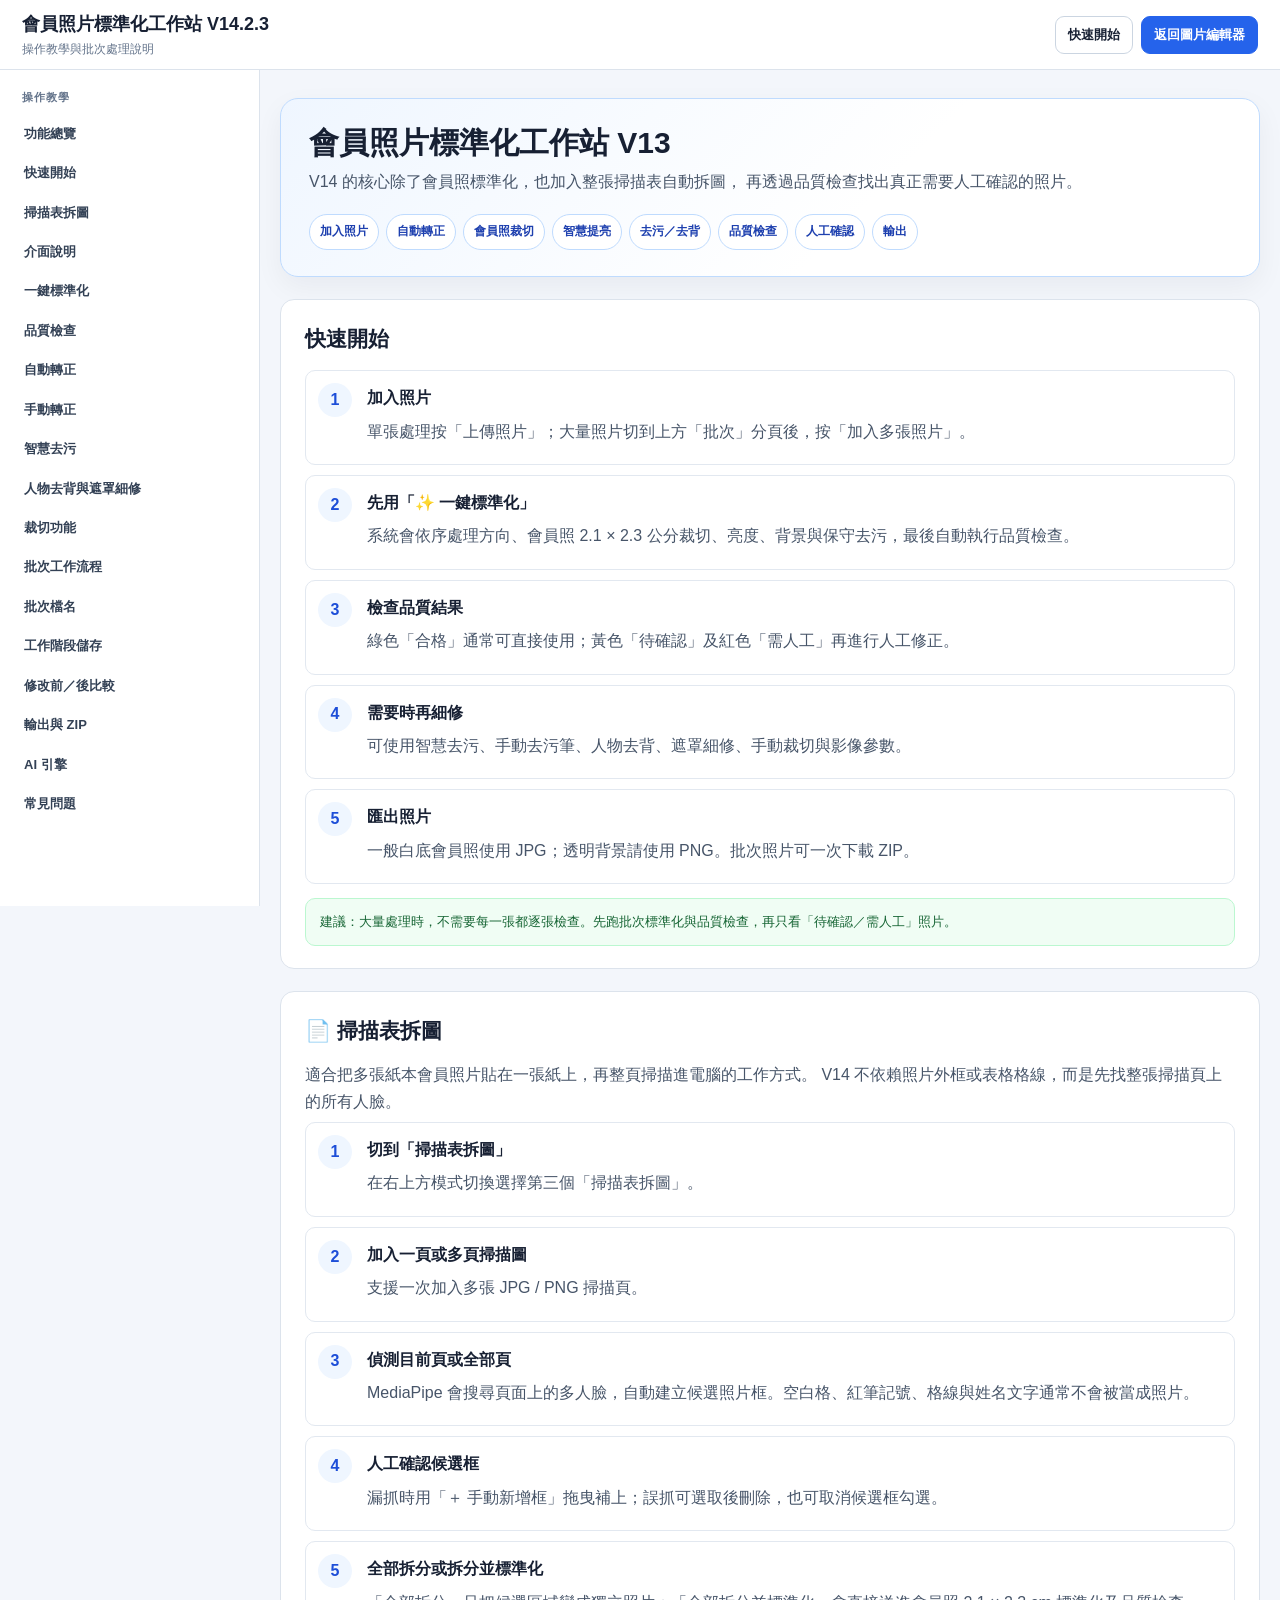
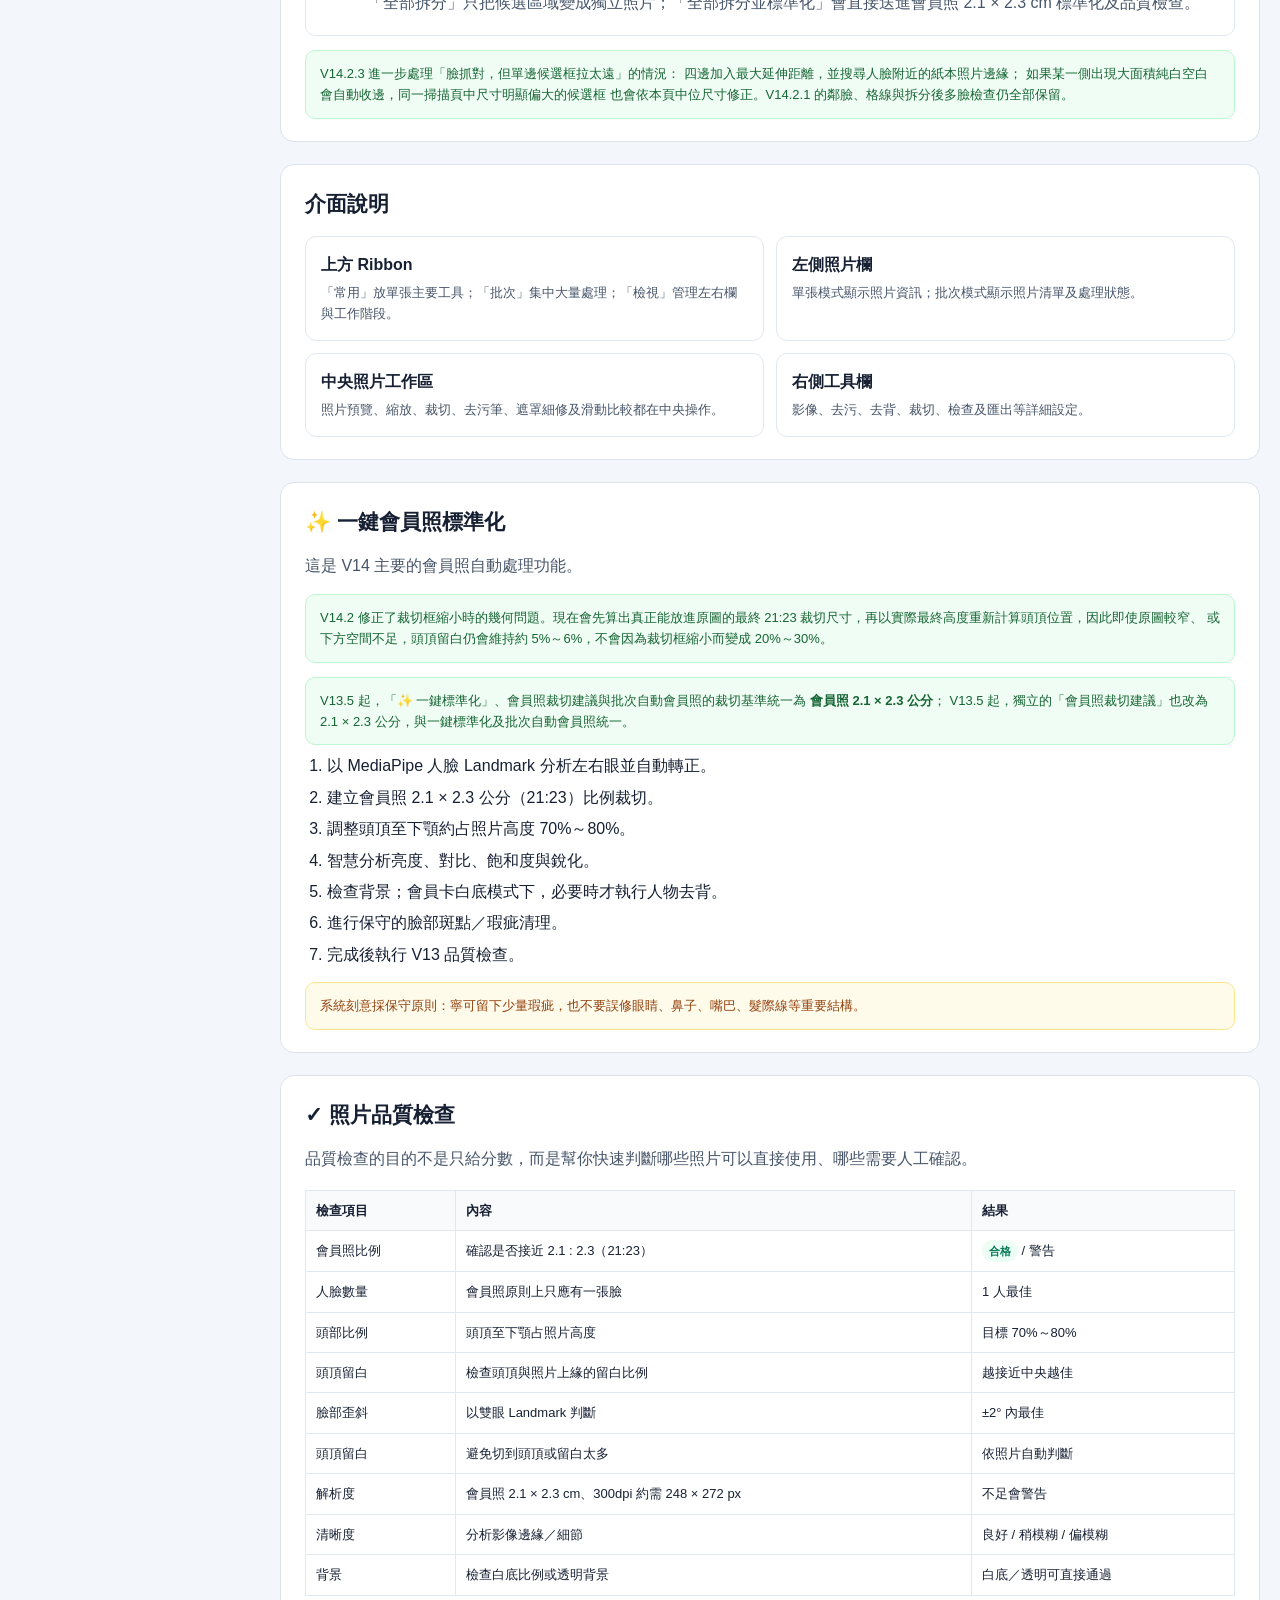
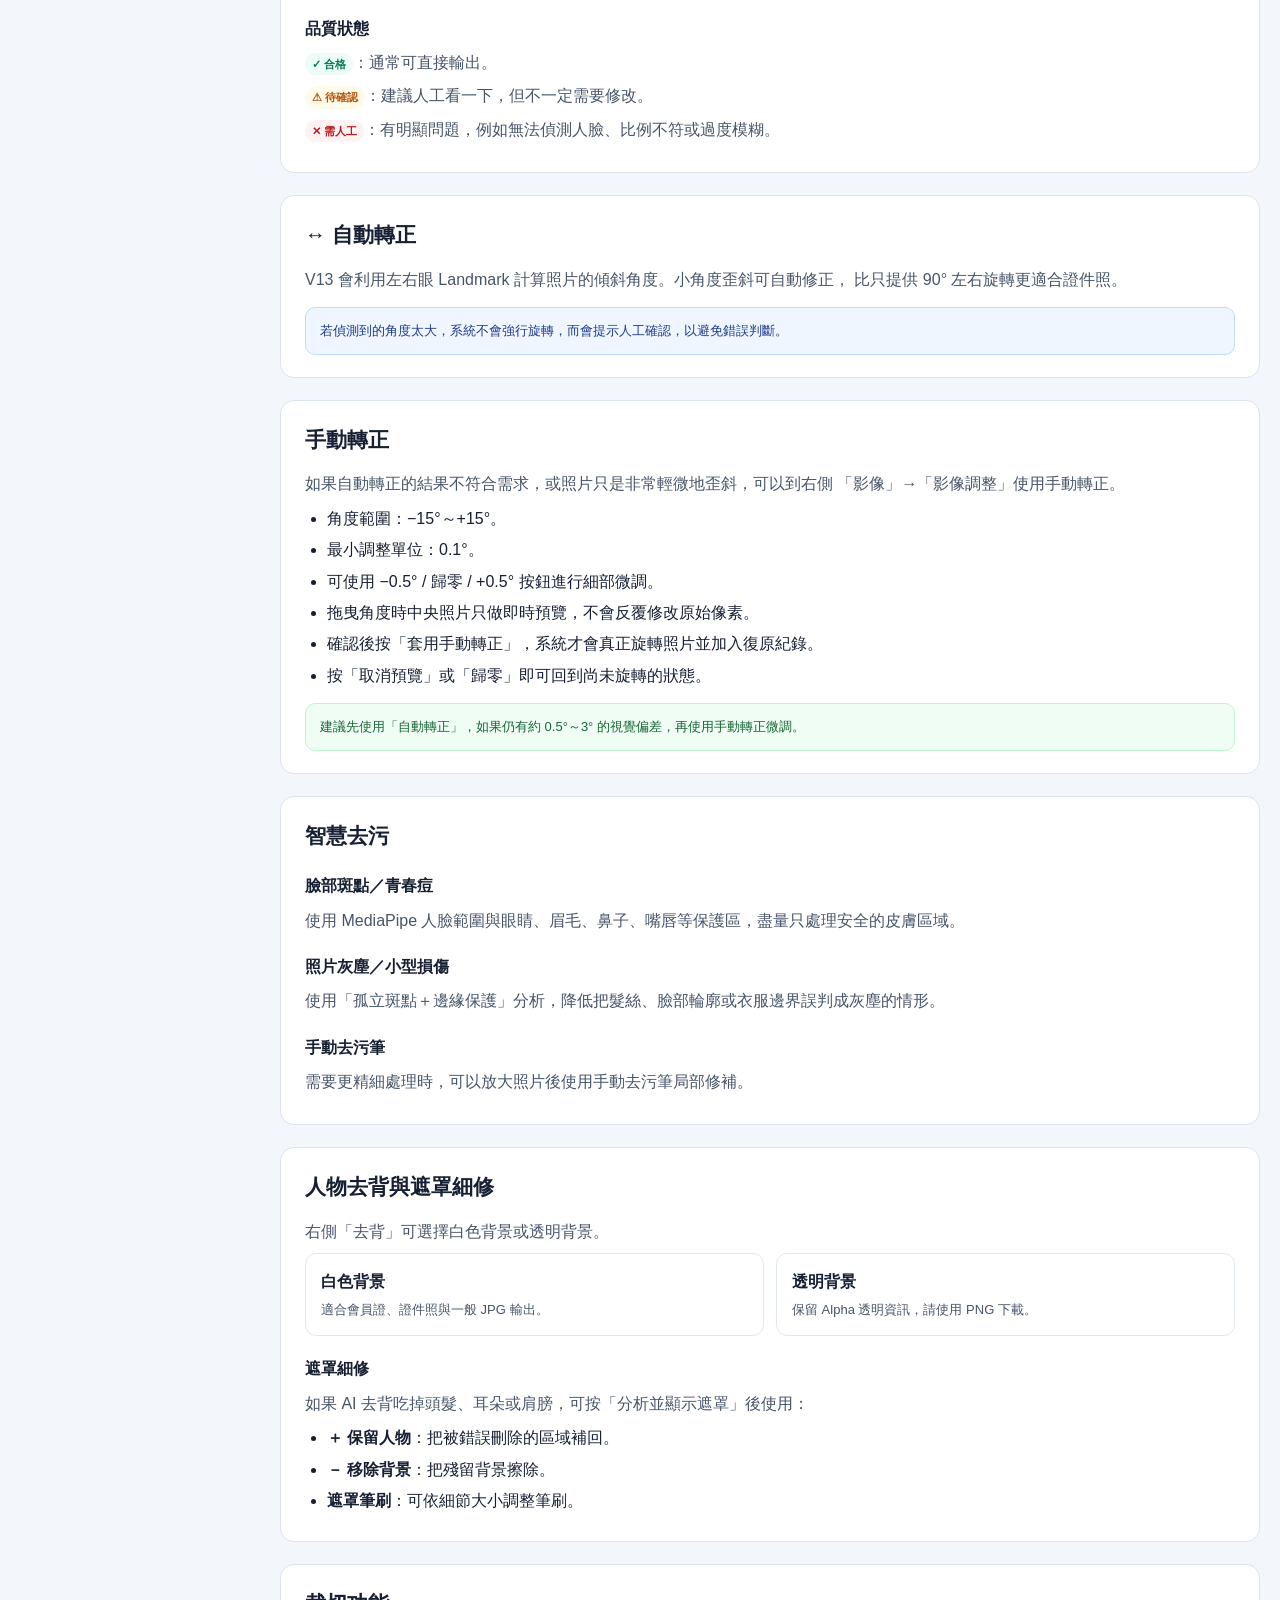
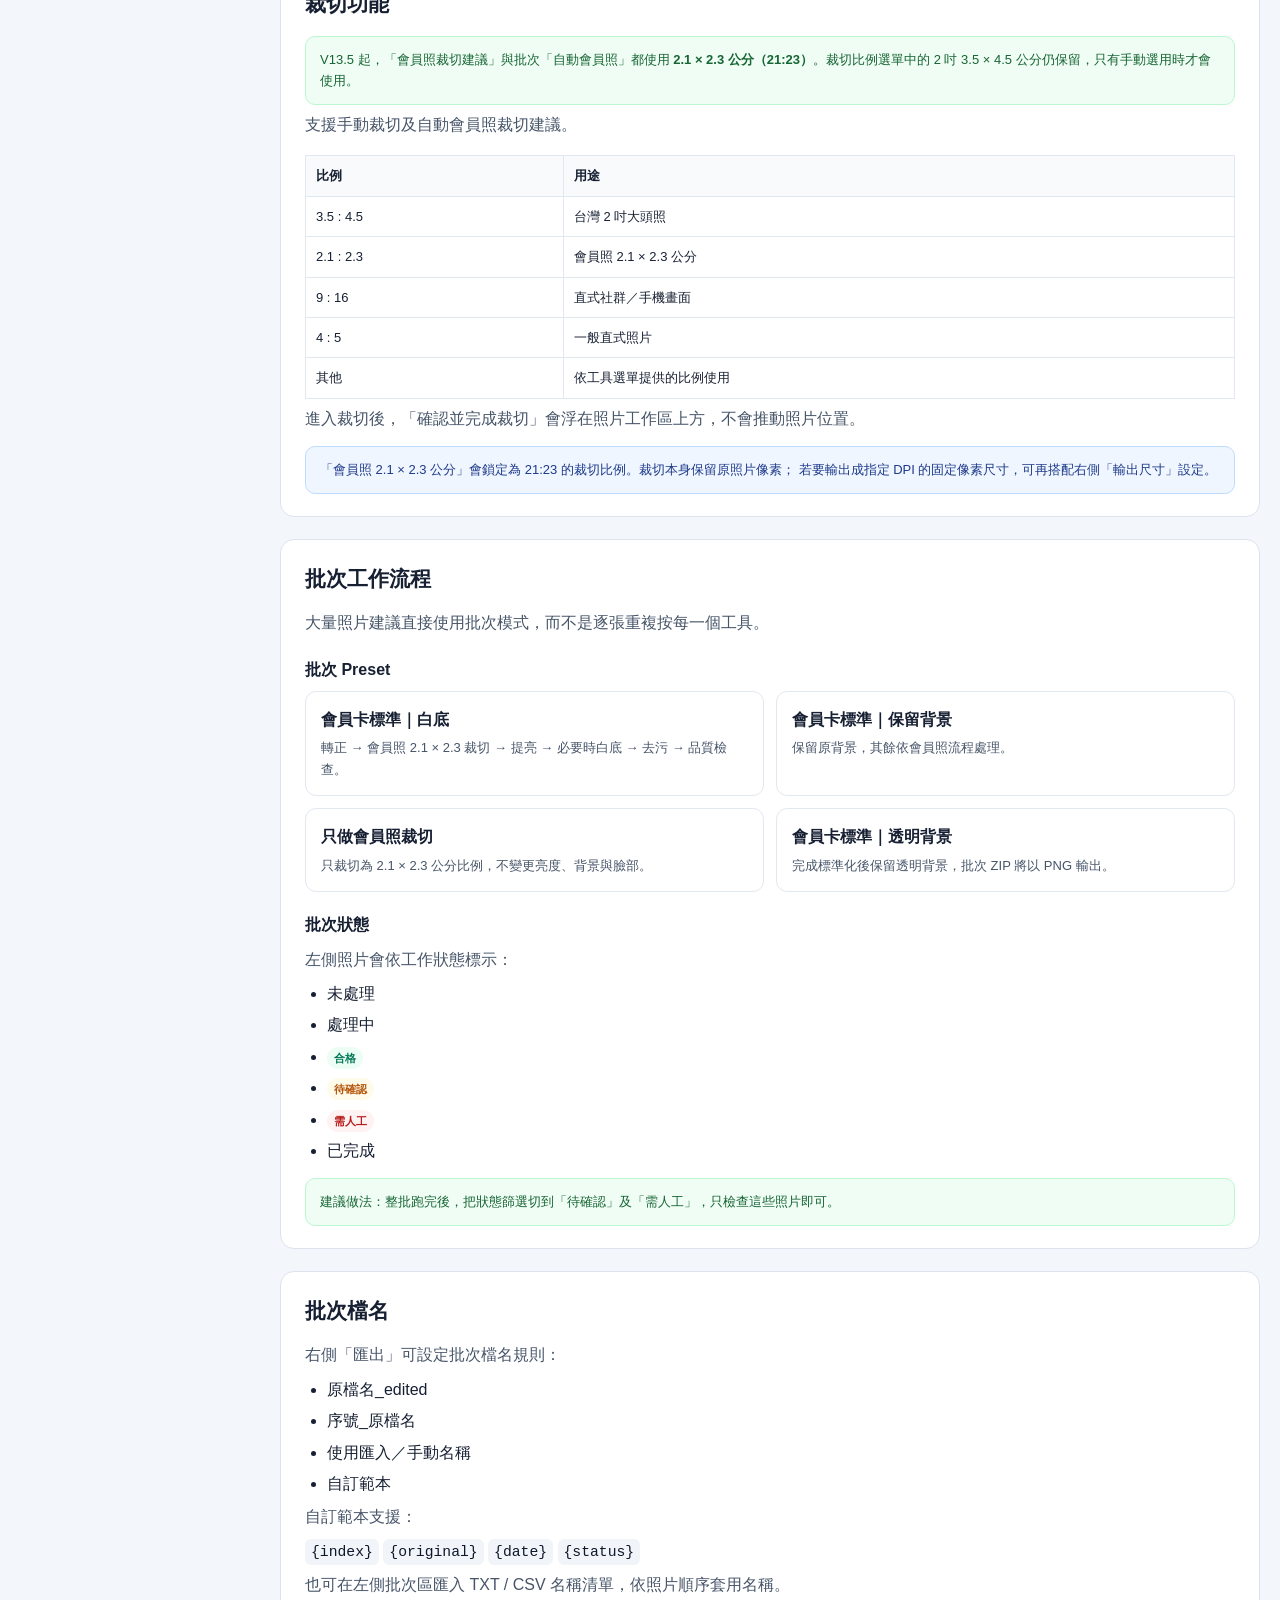
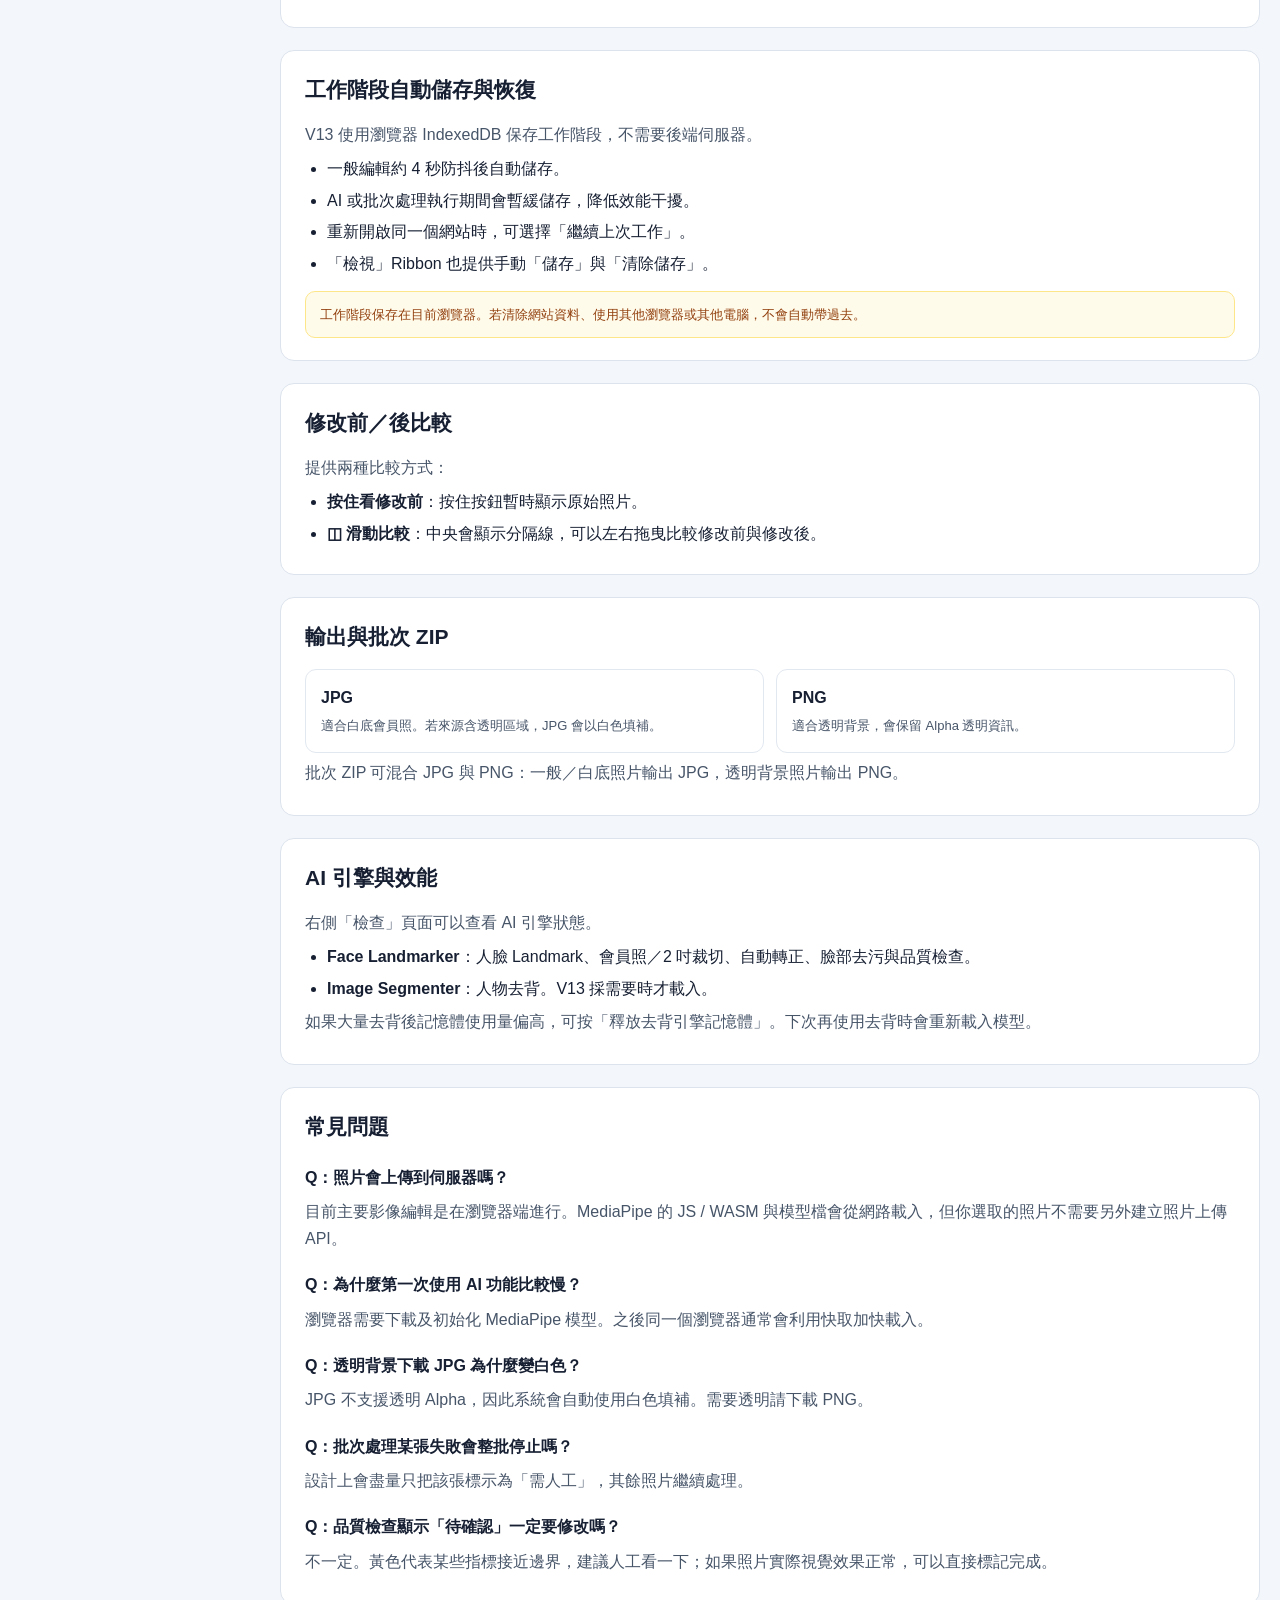
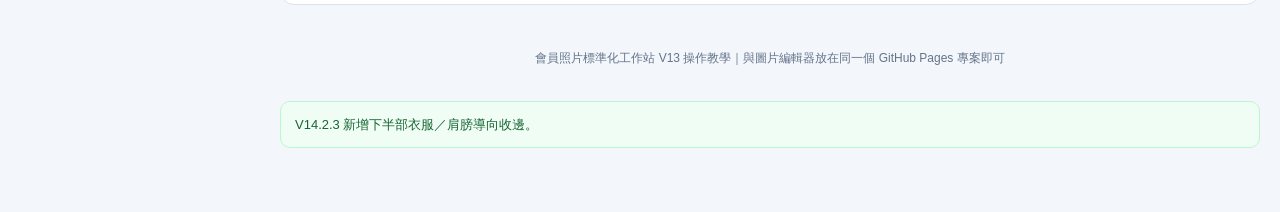
==== help.html @ 579ce641 "Add files via upload" ====
<!doctype html>
<html lang="zh-Hant">
<head>
<meta charset="utf-8" />
<meta name="viewport" content="width=device-width,initial-scale=1" />
<title>會員照片標準化工作站 V14.2.3｜操作教學</title>
<style>
:root{
  --bg:#f3f6fb;
  --panel:#ffffff;
  --line:#dce3ec;
  --text:#172033;
  --muted:#64748b;
  --blue:#2563eb;
  --blue2:#1d4ed8;
  --green:#059669;
  --amber:#d97706;
  --red:#dc2626;
  --navw:260px;
  --radius:14px;
}
*{box-sizing:border-box}
html{scroll-behavior:smooth}
body{
  margin:0;
  color:var(--text);
  background:var(--bg);
  font-family:"Segoe UI","Microsoft JhengHei","Noto Sans TC",Arial,sans-serif;
  line-height:1.65;
}
a{color:var(--blue);text-decoration:none}
a:hover{text-decoration:underline}
.topbar{
  position:sticky;
  top:0;
  z-index:30;
  display:flex;
  align-items:center;
  gap:16px;
  min-height:64px;
  padding:10px 22px;
  border-bottom:1px solid var(--line);
  background:rgba(255,255,255,.96);
  backdrop-filter:blur(8px);
}
.brand{min-width:0}
.brand strong{display:block;font-size:18px}
.brand span{display:block;color:var(--muted);font-size:12px}
.top-actions{
  margin-left:auto;
  display:flex;
  align-items:center;
  gap:8px;
}
.btn{
  display:inline-flex;
  align-items:center;
  justify-content:center;
  min-height:38px;
  padding:7px 12px;
  border:1px solid #cbd5e1;
  border-radius:9px;
  background:#fff;
  color:var(--text);
  font-weight:700;
  font-size:13px;
  text-decoration:none;
  white-space:nowrap;
}
.btn:hover{background:#f8fafc;text-decoration:none}
.btn.primary{background:var(--blue);border-color:var(--blue);color:#fff}
.layout{
  display:grid;
  grid-template-columns:var(--navw) minmax(0,1fr);
  min-height:calc(100vh - 64px);
}
.sidebar{
  position:sticky;
  top:64px;
  align-self:start;
  height:calc(100vh - 64px);
  overflow:auto;
  padding:18px 14px 28px;
  border-right:1px solid var(--line);
  background:#fff;
}
.nav-title{
  margin:0 8px 8px;
  color:var(--muted);
  font-size:11px;
  font-weight:800;
  letter-spacing:.08em;
}
.sidebar a{
  display:block;
  margin:2px 0;
  padding:8px 10px;
  border-radius:8px;
  color:#334155;
  font-size:13px;
  font-weight:650;
}
.sidebar a:hover{
  background:#eff6ff;
  color:var(--blue2);
  text-decoration:none;
}
main{
  width:min(1120px,calc(100% - 40px));
  margin:0 auto;
  padding:28px 0 64px;
}
.hero{
  padding:26px 28px;
  border:1px solid #bfdbfe;
  border-radius:18px;
  background:linear-gradient(135deg,#eff6ff,#ffffff 60%);
  box-shadow:0 10px 28px rgba(15,23,42,.05);
}
.hero h1{margin:0 0 8px;font-size:30px;line-height:1.2}
.hero p{margin:0;color:#475569}
.hero-flow{
  display:flex;
  flex-wrap:wrap;
  gap:7px;
  margin-top:18px;
}
.flow{
  padding:7px 10px;
  border:1px solid #bfdbfe;
  border-radius:999px;
  background:#fff;
  color:#1e40af;
  font-size:12px;
  font-weight:750;
}
.section{
  scroll-margin-top:82px;
  margin-top:22px;
  padding:22px 24px;
  border:1px solid var(--line);
  border-radius:var(--radius);
  background:var(--panel);
}
.section h2{margin:0 0 14px;font-size:21px}
.section h3{margin:20px 0 8px;font-size:16px}
.section p{margin:7px 0;color:#475569}
.section ul,.section ol{margin:8px 0 0;padding-left:22px}
.section li{margin:5px 0}
.grid{
  display:grid;
  grid-template-columns:repeat(2,minmax(0,1fr));
  gap:12px;
}
.card{
  padding:15px;
  border:1px solid #e2e8f0;
  border-radius:11px;
  background:#fff;
}
.card strong{display:block;margin-bottom:4px}
.card p{margin:0;font-size:13px}
.callout{
  margin-top:14px;
  padding:12px 14px;
  border-radius:10px;
  border:1px solid #bfdbfe;
  background:#eff6ff;
  color:#1e3a8a;
  font-size:13px;
}
.callout.green{border-color:#bbf7d0;background:#f0fdf4;color:#166534}
.callout.amber{border-color:#fde68a;background:#fffbeb;color:#92400e}
.table-wrap{overflow:auto}
table{
  width:100%;
  border-collapse:collapse;
  margin-top:10px;
  font-size:13px;
}
th,td{
  padding:9px 10px;
  border:1px solid #e2e8f0;
  text-align:left;
  vertical-align:top;
}
th{background:#f8fafc}
.badge{
  display:inline-block;
  padding:2px 7px;
  border-radius:999px;
  font-size:11px;
  font-weight:800;
}
.badge.pass{background:#ecfdf5;color:#047857}
.badge.warn{background:#fffbeb;color:#b45309}
.badge.fail{background:#fef2f2;color:#b91c1c}
.code{
  display:inline-block;
  padding:1px 6px;
  border-radius:6px;
  background:#f1f5f9;
  color:#0f172a;
  font-family:Consolas,monospace;
  font-size:.92em;
}
.steps{
  counter-reset:step;
  display:grid;
  gap:10px;
}
.step{
  display:grid;
  grid-template-columns:38px minmax(0,1fr);
  gap:11px;
  align-items:start;
  padding:12px;
  border:1px solid #e2e8f0;
  border-radius:10px;
}
.step:before{
  counter-increment:step;
  content:counter(step);
  width:34px;height:34px;
  display:grid;place-items:center;
  border-radius:999px;
  background:#eff6ff;
  color:#1d4ed8;
  font-weight:900;
}
.step strong{display:block;margin-top:2px}
.small{color:var(--muted);font-size:12px}
.footer{
  margin-top:26px;
  padding:18px 0;
  color:var(--muted);
  text-align:center;
  font-size:12px;
}
@media(max-width:900px){
  .layout{grid-template-columns:1fr}
  .sidebar{display:none}
  main{width:min(100% - 24px,1120px);padding-top:16px}
  .grid{grid-template-columns:1fr}
  .hero h1{font-size:24px}
}
@media(max-width:620px){
  .topbar{padding:9px 12px}
  .brand span{display:none}
  .top-actions .secondary{display:none}
  .section,.hero{padding:17px}
}
</style>
</head>
<body>

<header class="topbar">
  <div class="brand">
    <strong>會員照片標準化工作站 V14.2.3</strong>
    <span>操作教學與批次處理說明</span>
  </div>
  <div class="top-actions">
    <a class="btn secondary" href="#quick-start">快速開始</a>
    <a class="btn primary" href="./index.html">返回圖片編輯器</a>
  </div>
</header>

<div class="layout">
  <nav class="sidebar">
    <div class="nav-title">操作教學</div>
    <a href="#overview">功能總覽</a>
    <a href="#quick-start">快速開始</a>
    <a href="#scan-split">掃描表拆圖</a>
    <a href="#interface">介面說明</a>
    <a href="#standardize">一鍵標準化</a>
    <a href="#quality">品質檢查</a>
    <a href="#straighten">自動轉正</a>
    <a href="#manual-straighten">手動轉正</a>
    <a href="#cleanup">智慧去污</a>
    <a href="#background">人物去背與遮罩細修</a>
    <a href="#crop">裁切功能</a>
    <a href="#batch">批次工作流程</a>
    <a href="#filename">批次檔名</a>
    <a href="#session">工作階段儲存</a>
    <a href="#compare">修改前／後比較</a>
    <a href="#export">輸出與 ZIP</a>
    <a href="#ai">AI 引擎</a>
    <a href="#faq">常見問題</a>
  </nav>

  <main>
    <section class="hero" id="overview">
      <h1>會員照片標準化工作站 V13</h1>
      <p>
        V14 的核心除了會員照標準化，也加入整張掃描表自動拆圖，
        再透過品質檢查找出真正需要人工確認的照片。
      </p>
      <div class="hero-flow">
        <span class="flow">加入照片</span>
        <span class="flow">自動轉正</span>
        <span class="flow">會員照裁切</span>
        <span class="flow">智慧提亮</span>
        <span class="flow">去污／去背</span>
        <span class="flow">品質檢查</span>
        <span class="flow">人工確認</span>
        <span class="flow">輸出</span>
      </div>
    </section>

    <section class="section" id="quick-start">
      <h2>快速開始</h2>
      <div class="steps">
        <div class="step">
          <div><strong>加入照片</strong><p>單張處理按「上傳照片」；大量照片切到上方「批次」分頁後，按「加入多張照片」。</p></div>
        </div>
        <div class="step">
          <div><strong>先用「✨ 一鍵標準化」</strong><p>系統會依序處理方向、會員照 2.1 × 2.3 公分裁切、亮度、背景與保守去污，最後自動執行品質檢查。</p></div>
        </div>
        <div class="step">
          <div><strong>檢查品質結果</strong><p>綠色「合格」通常可直接使用；黃色「待確認」及紅色「需人工」再進行人工修正。</p></div>
        </div>
        <div class="step">
          <div><strong>需要時再細修</strong><p>可使用智慧去污、手動去污筆、人物去背、遮罩細修、手動裁切與影像參數。</p></div>
        </div>
        <div class="step">
          <div><strong>匯出照片</strong><p>一般白底會員照使用 JPG；透明背景請使用 PNG。批次照片可一次下載 ZIP。</p></div>
        </div>
      </div>
      <div class="callout green">
        建議：大量處理時，不需要每一張都逐張檢查。先跑批次標準化與品質檢查，再只看「待確認／需人工」照片。
      </div>
    </section>


    <section class="section" id="scan-split">
      <h2>📄 掃描表拆圖</h2>
      <p>
        適合把多張紙本會員照片貼在一張紙上，再整頁掃描進電腦的工作方式。
        V14 不依賴照片外框或表格格線，而是先找整張掃描頁上的所有人臉。
      </p>

      <div class="steps">
        <div class="step">
          <div><strong>切到「掃描表拆圖」</strong><p>在右上方模式切換選擇第三個「掃描表拆圖」。</p></div>
        </div>
        <div class="step">
          <div><strong>加入一頁或多頁掃描圖</strong><p>支援一次加入多張 JPG / PNG 掃描頁。</p></div>
        </div>
        <div class="step">
          <div><strong>偵測目前頁或全部頁</strong><p>MediaPipe 會搜尋頁面上的多人臉，自動建立候選照片框。空白格、紅筆記號、格線與姓名文字通常不會被當成照片。</p></div>
        </div>
        <div class="step">
          <div><strong>人工確認候選框</strong><p>漏抓時用「＋ 手動新增框」拖曳補上；誤抓可選取後刪除，也可取消候選框勾選。</p></div>
        </div>
        <div class="step">
          <div><strong>全部拆分或拆分並標準化</strong><p>「全部拆分」只把候選區域變成獨立照片；「全部拆分並標準化」會直接送進會員照 2.1 × 2.3 cm 標準化及品質檢查。</p></div>
        </div>
      </div>

      <div class="callout green">
        V14.2.3 進一步處理「臉抓對，但單邊候選框拉太遠」的情況：
        四邊加入最大延伸距離，並搜尋人臉附近的紙本照片邊緣；
        如果某一側出現大面積純白空白會自動收邊，同一掃描頁中尺寸明顯偏大的候選框
        也會依本頁中位尺寸修正。V14.2.1 的鄰臉、格線與拆分後多臉檢查仍全部保留。
      </div>
    </section>

    <section class="section" id="interface">
      <h2>介面說明</h2>
      <div class="grid">
        <div class="card">
          <strong>上方 Ribbon</strong>
          <p>「常用」放單張主要工具；「批次」集中大量處理；「檢視」管理左右欄與工作階段。</p>
        </div>
        <div class="card">
          <strong>左側照片欄</strong>
          <p>單張模式顯示照片資訊；批次模式顯示照片清單及處理狀態。</p>
        </div>
        <div class="card">
          <strong>中央照片工作區</strong>
          <p>照片預覽、縮放、裁切、去污筆、遮罩細修及滑動比較都在中央操作。</p>
        </div>
        <div class="card">
          <strong>右側工具欄</strong>
          <p>影像、去污、去背、裁切、檢查及匯出等詳細設定。</p>
        </div>
      </div>
    </section>

    <section class="section" id="standardize">
      <h2>✨ 一鍵會員照標準化</h2>
      <p>這是 V14 主要的會員照自動處理功能。</p>
      <div class="callout green">
        V14.2 修正了裁切框縮小時的幾何問題。現在會先算出真正能放進原圖的最終
        21:23 裁切尺寸，再以實際最終高度重新計算頭頂位置，因此即使原圖較窄、
        或下方空間不足，頭頂留白仍會維持約 5%～6%，不會因為裁切框縮小而變成 20%～30%。
      </div>

      <div class="callout green">
        V13.5 起，「✨ 一鍵標準化」、會員照裁切建議與批次自動會員照的裁切基準統一為 <strong>會員照 2.1 × 2.3 公分</strong>；
        V13.5 起，獨立的「會員照裁切建議」也改為 2.1 × 2.3 公分，與一鍵標準化及批次自動會員照統一。
      </div>
      <ol>
        <li>以 MediaPipe 人臉 Landmark 分析左右眼並自動轉正。</li>
        <li>建立會員照 2.1 × 2.3 公分（21:23）比例裁切。</li>
        <li>調整頭頂至下顎約占照片高度 70%～80%。</li>
        <li>智慧分析亮度、對比、飽和度與銳化。</li>
        <li>檢查背景；會員卡白底模式下，必要時才執行人物去背。</li>
        <li>進行保守的臉部斑點／瑕疵清理。</li>
        <li>完成後執行 V13 品質檢查。</li>
      </ol>
      <div class="callout amber">
        系統刻意採保守原則：寧可留下少量瑕疵，也不要誤修眼睛、鼻子、嘴巴、髮際線等重要結構。
      </div>
    </section>

    <section class="section" id="quality">
      <h2>✓ 照片品質檢查</h2>
      <p>品質檢查的目的不是只給分數，而是幫你快速判斷哪些照片可以直接使用、哪些需要人工確認。</p>
      <div class="table-wrap">
        <table>
          <thead><tr><th>檢查項目</th><th>內容</th><th>結果</th></tr></thead>
          <tbody>
            <tr><td>會員照比例</td><td>確認是否接近 2.1 : 2.3（21:23）</td><td><span class="badge pass">合格</span> / 警告</td></tr>
            <tr><td>人臉數量</td><td>會員照原則上只應有一張臉</td><td>1 人最佳</td></tr>
            <tr><td>頭部比例</td><td>頭頂至下顎占照片高度</td><td>目標 70%～80%</td></tr>
            <tr><td>頭頂留白</td><td>檢查頭頂與照片上緣的留白比例</td><td>越接近中央越佳</td></tr>
            <tr><td>臉部歪斜</td><td>以雙眼 Landmark 判斷</td><td>±2° 內最佳</td></tr>
            <tr><td>頭頂留白</td><td>避免切到頭頂或留白太多</td><td>依照片自動判斷</td></tr>
            <tr><td>解析度</td><td>會員照 2.1 × 2.3 cm、300dpi 約需 248 × 272 px</td><td>不足會警告</td></tr>
            <tr><td>清晰度</td><td>分析影像邊緣／細節</td><td>良好 / 稍模糊 / 偏模糊</td></tr>
            <tr><td>背景</td><td>檢查白底比例或透明背景</td><td>白底／透明可直接通過</td></tr>
          </tbody>
        </table>
      </div>
      <h3>品質狀態</h3>
      <p><span class="badge pass">✓ 合格</span>：通常可直接輸出。</p>
      <p><span class="badge warn">⚠ 待確認</span>：建議人工看一下，但不一定需要修改。</p>
      <p><span class="badge fail">✕ 需人工</span>：有明顯問題，例如無法偵測人臉、比例不符或過度模糊。</p>
    </section>

    <section class="section" id="straighten">
      <h2>↔ 自動轉正</h2>
      <p>
        V13 會利用左右眼 Landmark 計算照片的傾斜角度。小角度歪斜可自動修正，
        比只提供 90° 左右旋轉更適合證件照。
      </p>
      <div class="callout">
        若偵測到的角度太大，系統不會強行旋轉，而會提示人工確認，以避免錯誤判斷。
      </div>
    </section>


    <section class="section" id="manual-straighten">
      <h2>手動轉正</h2>
      <p>
        如果自動轉正的結果不符合需求，或照片只是非常輕微地歪斜，可以到右側
        「影像」→「影像調整」使用手動轉正。
      </p>
      <ul>
        <li>角度範圍：−15°～+15°。</li>
        <li>最小調整單位：0.1°。</li>
        <li>可使用 −0.5° / 歸零 / +0.5° 按鈕進行細部微調。</li>
        <li>拖曳角度時中央照片只做即時預覽，不會反覆修改原始像素。</li>
        <li>確認後按「套用手動轉正」，系統才會真正旋轉照片並加入復原紀錄。</li>
        <li>按「取消預覽」或「歸零」即可回到尚未旋轉的狀態。</li>
      </ul>
      <div class="callout green">
        建議先使用「自動轉正」，如果仍有約 0.5°～3° 的視覺偏差，再使用手動轉正微調。
      </div>
    </section>

    <section class="section" id="cleanup">
      <h2>智慧去污</h2>
      <h3>臉部斑點／青春痘</h3>
      <p>使用 MediaPipe 人臉範圍與眼睛、眉毛、鼻子、嘴唇等保護區，盡量只處理安全的皮膚區域。</p>
      <h3>照片灰塵／小型損傷</h3>
      <p>使用「孤立斑點＋邊緣保護」分析，降低把髮絲、臉部輪廓或衣服邊界誤判成灰塵的情形。</p>
      <h3>手動去污筆</h3>
      <p>需要更精細處理時，可以放大照片後使用手動去污筆局部修補。</p>
    </section>

    <section class="section" id="background">
      <h2>人物去背與遮罩細修</h2>
      <p>右側「去背」可選擇白色背景或透明背景。</p>
      <div class="grid">
        <div class="card">
          <strong>白色背景</strong>
          <p>適合會員證、證件照與一般 JPG 輸出。</p>
        </div>
        <div class="card">
          <strong>透明背景</strong>
          <p>保留 Alpha 透明資訊，請使用 PNG 下載。</p>
        </div>
      </div>
      <h3>遮罩細修</h3>
      <p>如果 AI 去背吃掉頭髮、耳朵或肩膀，可按「分析並顯示遮罩」後使用：</p>
      <ul>
        <li><strong>＋ 保留人物</strong>：把被錯誤刪除的區域補回。</li>
        <li><strong>－ 移除背景</strong>：把殘留背景擦除。</li>
        <li><strong>遮罩筆刷</strong>：可依細節大小調整筆刷。</li>
      </ul>
    </section>

    <section class="section" id="crop">
      <h2>裁切功能</h2>
      <div class="callout green">
        V13.5 起，「會員照裁切建議」與批次「自動會員照」都使用
        <strong>2.1 × 2.3 公分（21:23）</strong>。裁切比例選單中的
        2 吋 3.5 × 4.5 公分仍保留，只有手動選用時才會使用。
      </div>
      <p>支援手動裁切及自動會員照裁切建議。</p>
      <div class="table-wrap">
        <table>
          <thead><tr><th>比例</th><th>用途</th></tr></thead>
          <tbody>
            <tr><td>3.5 : 4.5</td><td>台灣 2 吋大頭照</td></tr>
            <tr><td>2.1 : 2.3</td><td>會員照 2.1 × 2.3 公分</td></tr>
            <tr><td>9 : 16</td><td>直式社群／手機畫面</td></tr>
            <tr><td>4 : 5</td><td>一般直式照片</td></tr>
            <tr><td>其他</td><td>依工具選單提供的比例使用</td></tr>
          </tbody>
        </table>
      </div>
      <p>進入裁切後，「確認並完成裁切」會浮在照片工作區上方，不會推動照片位置。</p>
      <div class="callout">
        「會員照 2.1 × 2.3 公分」會鎖定為 21:23 的裁切比例。裁切本身保留原照片像素；
        若要輸出成指定 DPI 的固定像素尺寸，可再搭配右側「輸出尺寸」設定。
      </div>
    </section>

    <section class="section" id="batch">
      <h2>批次工作流程</h2>
      <p>大量照片建議直接使用批次模式，而不是逐張重複按每一個工具。</p>
      <h3>批次 Preset</h3>
      <div class="grid">
        <div class="card"><strong>會員卡標準｜白底</strong><p>轉正 → 會員照 2.1 × 2.3 裁切 → 提亮 → 必要時白底 → 去污 → 品質檢查。</p></div>
        <div class="card"><strong>會員卡標準｜保留背景</strong><p>保留原背景，其餘依會員照流程處理。</p></div>
        <div class="card"><strong>只做會員照裁切</strong><p>只裁切為 2.1 × 2.3 公分比例，不變更亮度、背景與臉部。</p></div>
        <div class="card"><strong>會員卡標準｜透明背景</strong><p>完成標準化後保留透明背景，批次 ZIP 將以 PNG 輸出。</p></div>
      </div>
      <h3>批次狀態</h3>
      <p>左側照片會依工作狀態標示：</p>
      <ul>
        <li>未處理</li>
        <li>處理中</li>
        <li><span class="badge pass">合格</span></li>
        <li><span class="badge warn">待確認</span></li>
        <li><span class="badge fail">需人工</span></li>
        <li>已完成</li>
      </ul>
      <div class="callout green">
        建議做法：整批跑完後，把狀態篩選切到「待確認」及「需人工」，只檢查這些照片即可。
      </div>
    </section>

    <section class="section" id="filename">
      <h2>批次檔名</h2>
      <p>右側「匯出」可設定批次檔名規則：</p>
      <ul>
        <li>原檔名_edited</li>
        <li>序號_原檔名</li>
        <li>使用匯入／手動名稱</li>
        <li>自訂範本</li>
      </ul>
      <p>自訂範本支援：</p>
      <p>
        <span class="code">{index}</span>
        <span class="code">{original}</span>
        <span class="code">{date}</span>
        <span class="code">{status}</span>
      </p>
      <p>也可在左側批次區匯入 TXT / CSV 名稱清單，依照片順序套用名稱。</p>
    </section>

    <section class="section" id="session">
      <h2>工作階段自動儲存與恢復</h2>
      <p>V13 使用瀏覽器 IndexedDB 保存工作階段，不需要後端伺服器。</p>
      <ul>
        <li>一般編輯約 4 秒防抖後自動儲存。</li>
        <li>AI 或批次處理執行期間會暫緩儲存，降低效能干擾。</li>
        <li>重新開啟同一個網站時，可選擇「繼續上次工作」。</li>
        <li>「檢視」Ribbon 也提供手動「儲存」與「清除儲存」。</li>
      </ul>
      <div class="callout amber">
        工作階段保存在目前瀏覽器。若清除網站資料、使用其他瀏覽器或其他電腦，不會自動帶過去。
      </div>
    </section>

    <section class="section" id="compare">
      <h2>修改前／後比較</h2>
      <p>提供兩種比較方式：</p>
      <ul>
        <li><strong>按住看修改前</strong>：按住按鈕暫時顯示原始照片。</li>
        <li><strong>◫ 滑動比較</strong>：中央會顯示分隔線，可以左右拖曳比較修改前與修改後。</li>
      </ul>
    </section>

    <section class="section" id="export">
      <h2>輸出與批次 ZIP</h2>
      <div class="grid">
        <div class="card">
          <strong>JPG</strong>
          <p>適合白底會員照。若來源含透明區域，JPG 會以白色填補。</p>
        </div>
        <div class="card">
          <strong>PNG</strong>
          <p>適合透明背景，會保留 Alpha 透明資訊。</p>
        </div>
      </div>
      <p>批次 ZIP 可混合 JPG 與 PNG：一般／白底照片輸出 JPG，透明背景照片輸出 PNG。</p>
    </section>

    <section class="section" id="ai">
      <h2>AI 引擎與效能</h2>
      <p>右側「檢查」頁面可以查看 AI 引擎狀態。</p>
      <ul>
        <li><strong>Face Landmarker</strong>：人臉 Landmark、會員照／2 吋裁切、自動轉正、臉部去污與品質檢查。</li>
        <li><strong>Image Segmenter</strong>：人物去背。V13 採需要時才載入。</li>
      </ul>
      <p>如果大量去背後記憶體使用量偏高，可按「釋放去背引擎記憶體」。下次再使用去背時會重新載入模型。</p>
    </section>

    <section class="section" id="faq">
      <h2>常見問題</h2>

      <h3>Q：照片會上傳到伺服器嗎？</h3>
      <p>目前主要影像編輯是在瀏覽器端進行。MediaPipe 的 JS / WASM 與模型檔會從網路載入，但你選取的照片不需要另外建立照片上傳 API。</p>

      <h3>Q：為什麼第一次使用 AI 功能比較慢？</h3>
      <p>瀏覽器需要下載及初始化 MediaPipe 模型。之後同一個瀏覽器通常會利用快取加快載入。</p>

      <h3>Q：透明背景下載 JPG 為什麼變白色？</h3>
      <p>JPG 不支援透明 Alpha，因此系統會自動使用白色填補。需要透明請下載 PNG。</p>

      <h3>Q：批次處理某張失敗會整批停止嗎？</h3>
      <p>設計上會盡量只把該張標示為「需人工」，其餘照片繼續處理。</p>

      <h3>Q：品質檢查顯示「待確認」一定要修改嗎？</h3>
      <p>不一定。黃色代表某些指標接近邊界，建議人工看一下；如果照片實際視覺效果正常，可以直接標記完成。</p>
    </section>

    <div class="footer">
      會員照片標準化工作站 V13 操作教學｜與圖片編輯器放在同一個 GitHub Pages 專案即可
    </div>
        <div class="callout green">V14.2.3 新增下半部衣服／肩膀導向收邊。</div>
    </main>
</div>
</body>
</html>
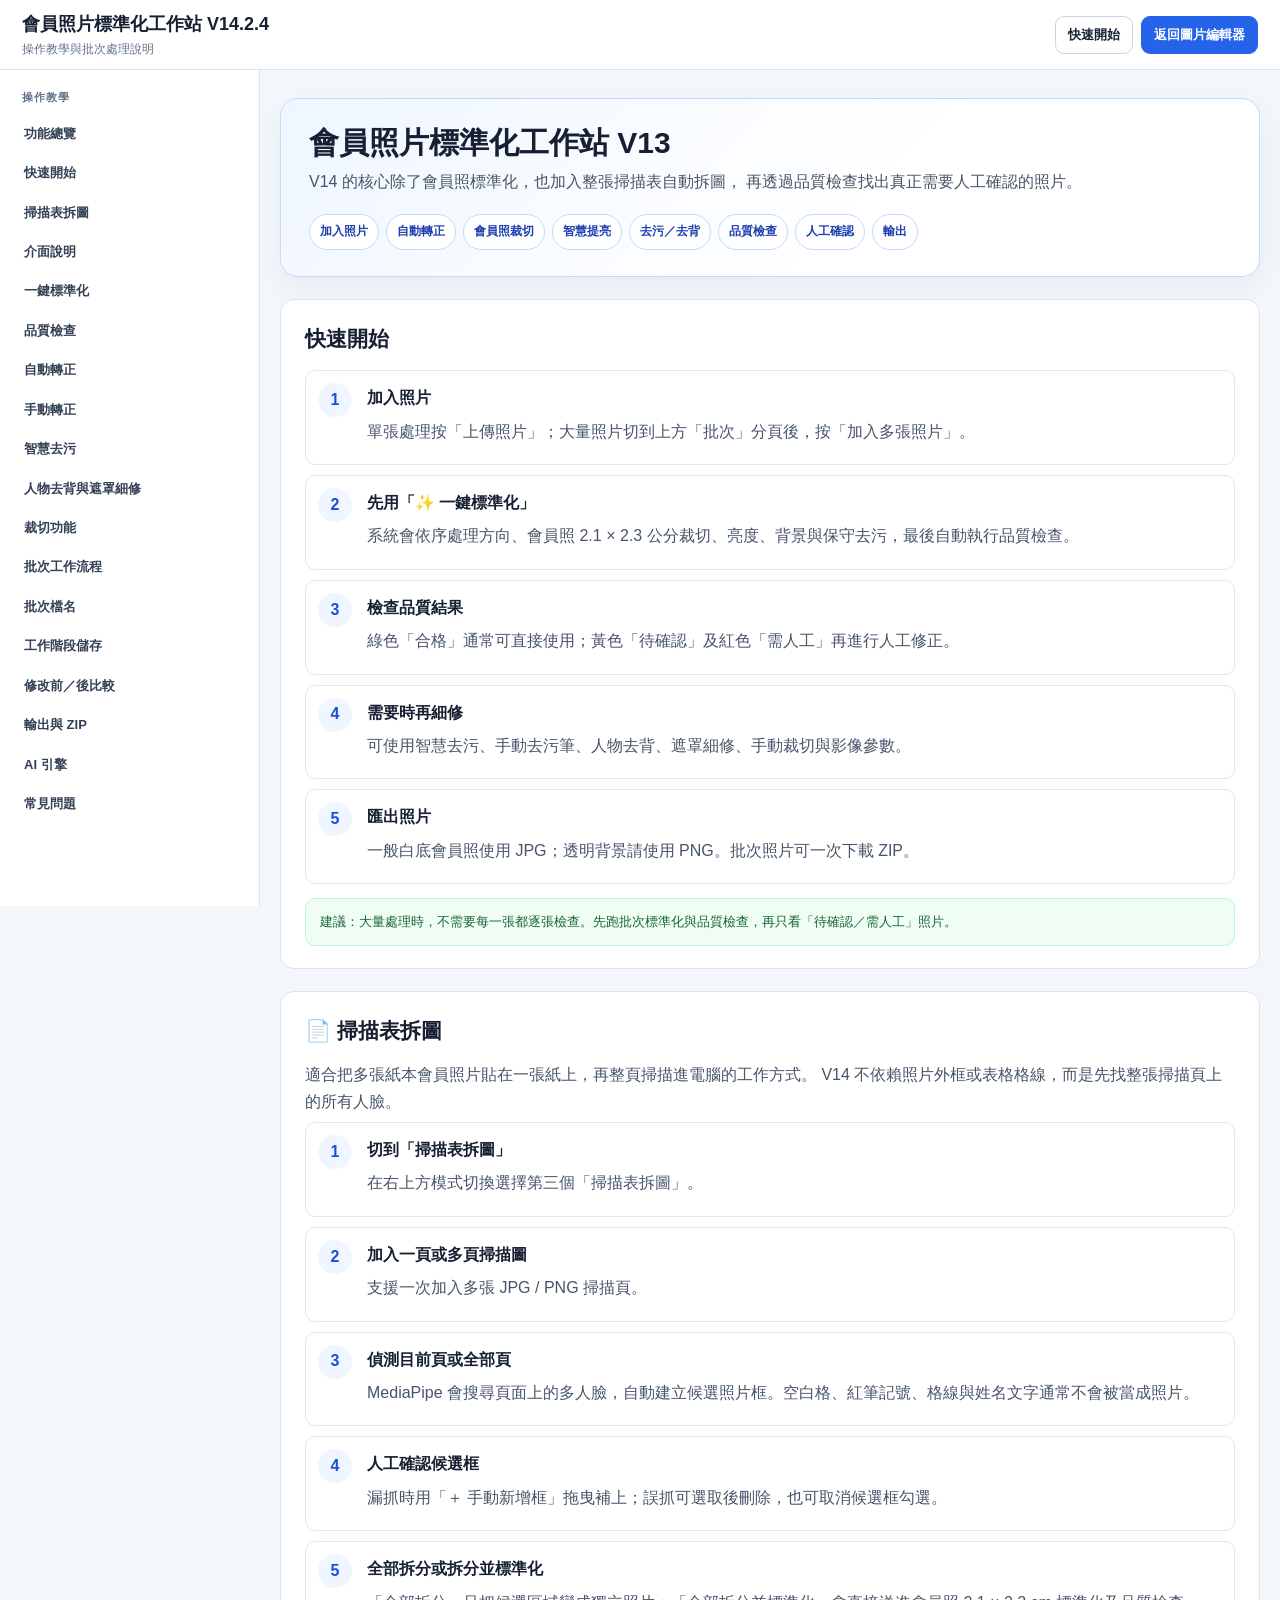
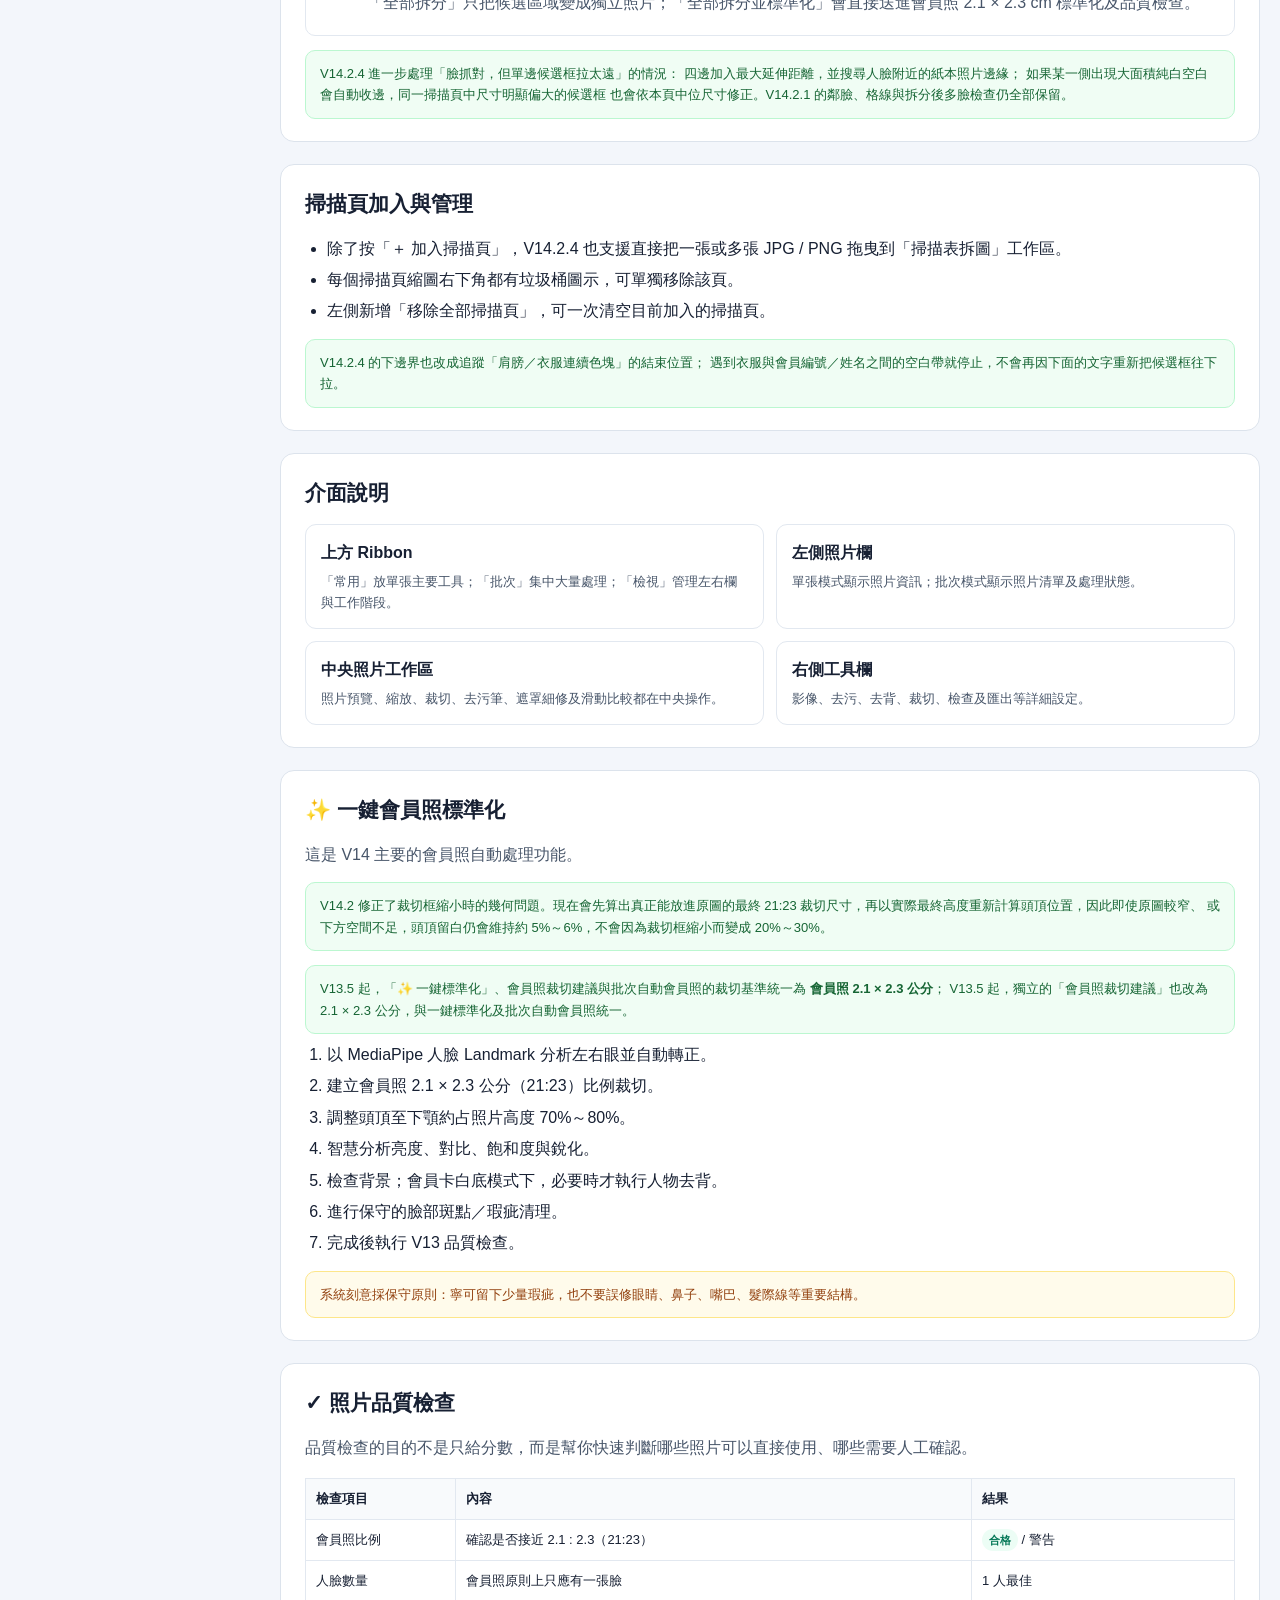
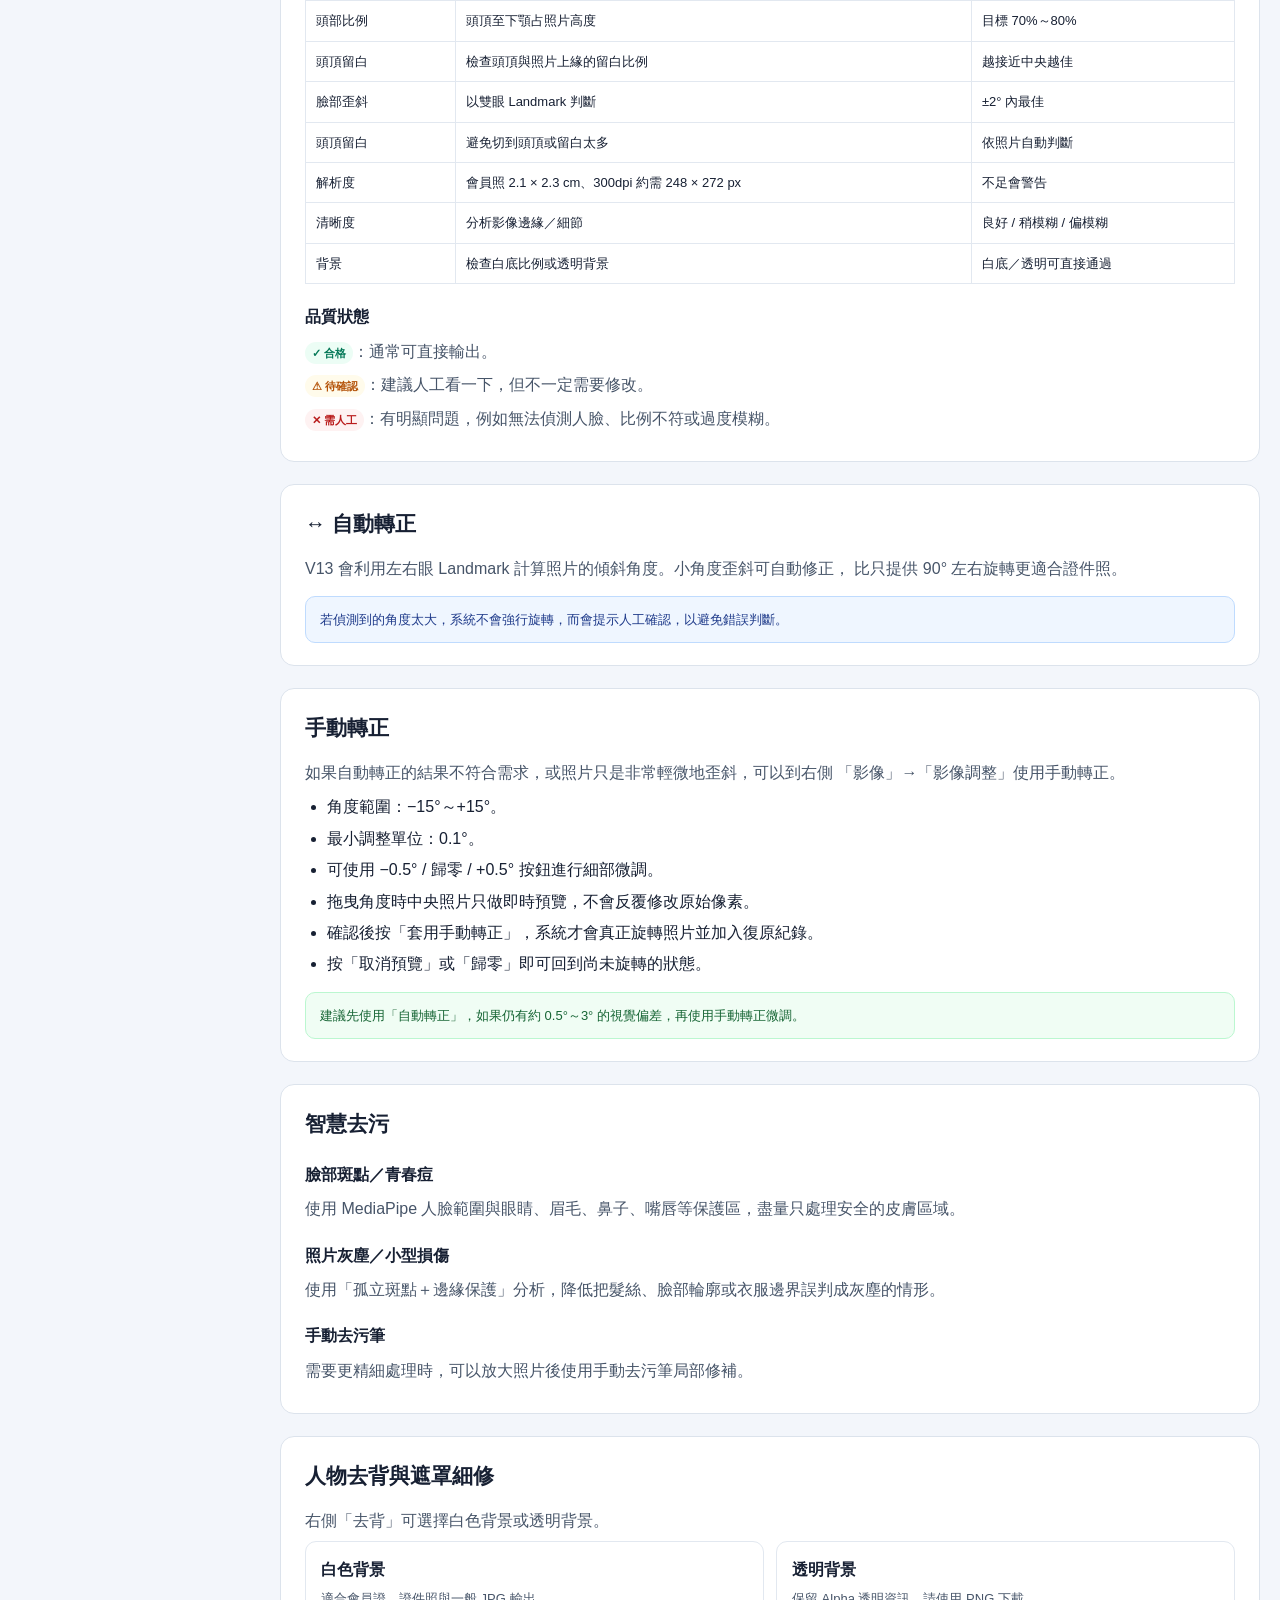
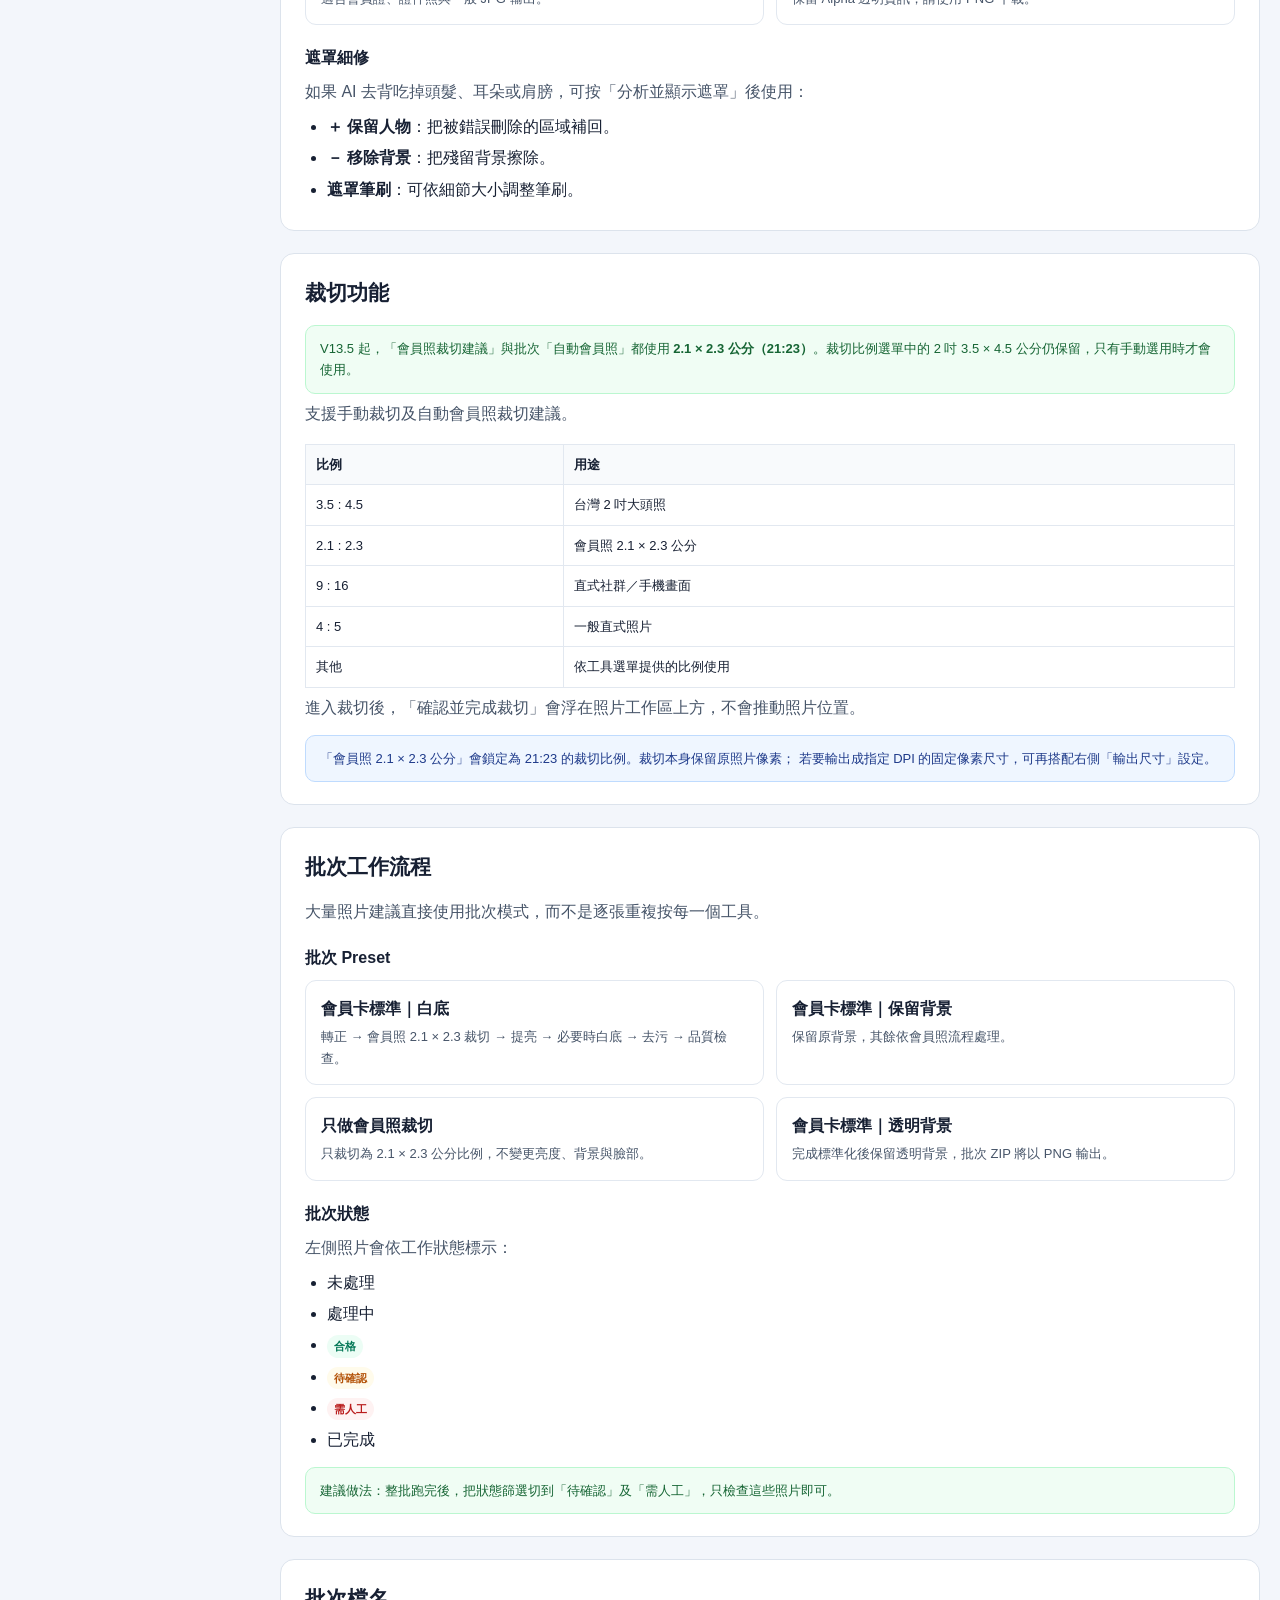
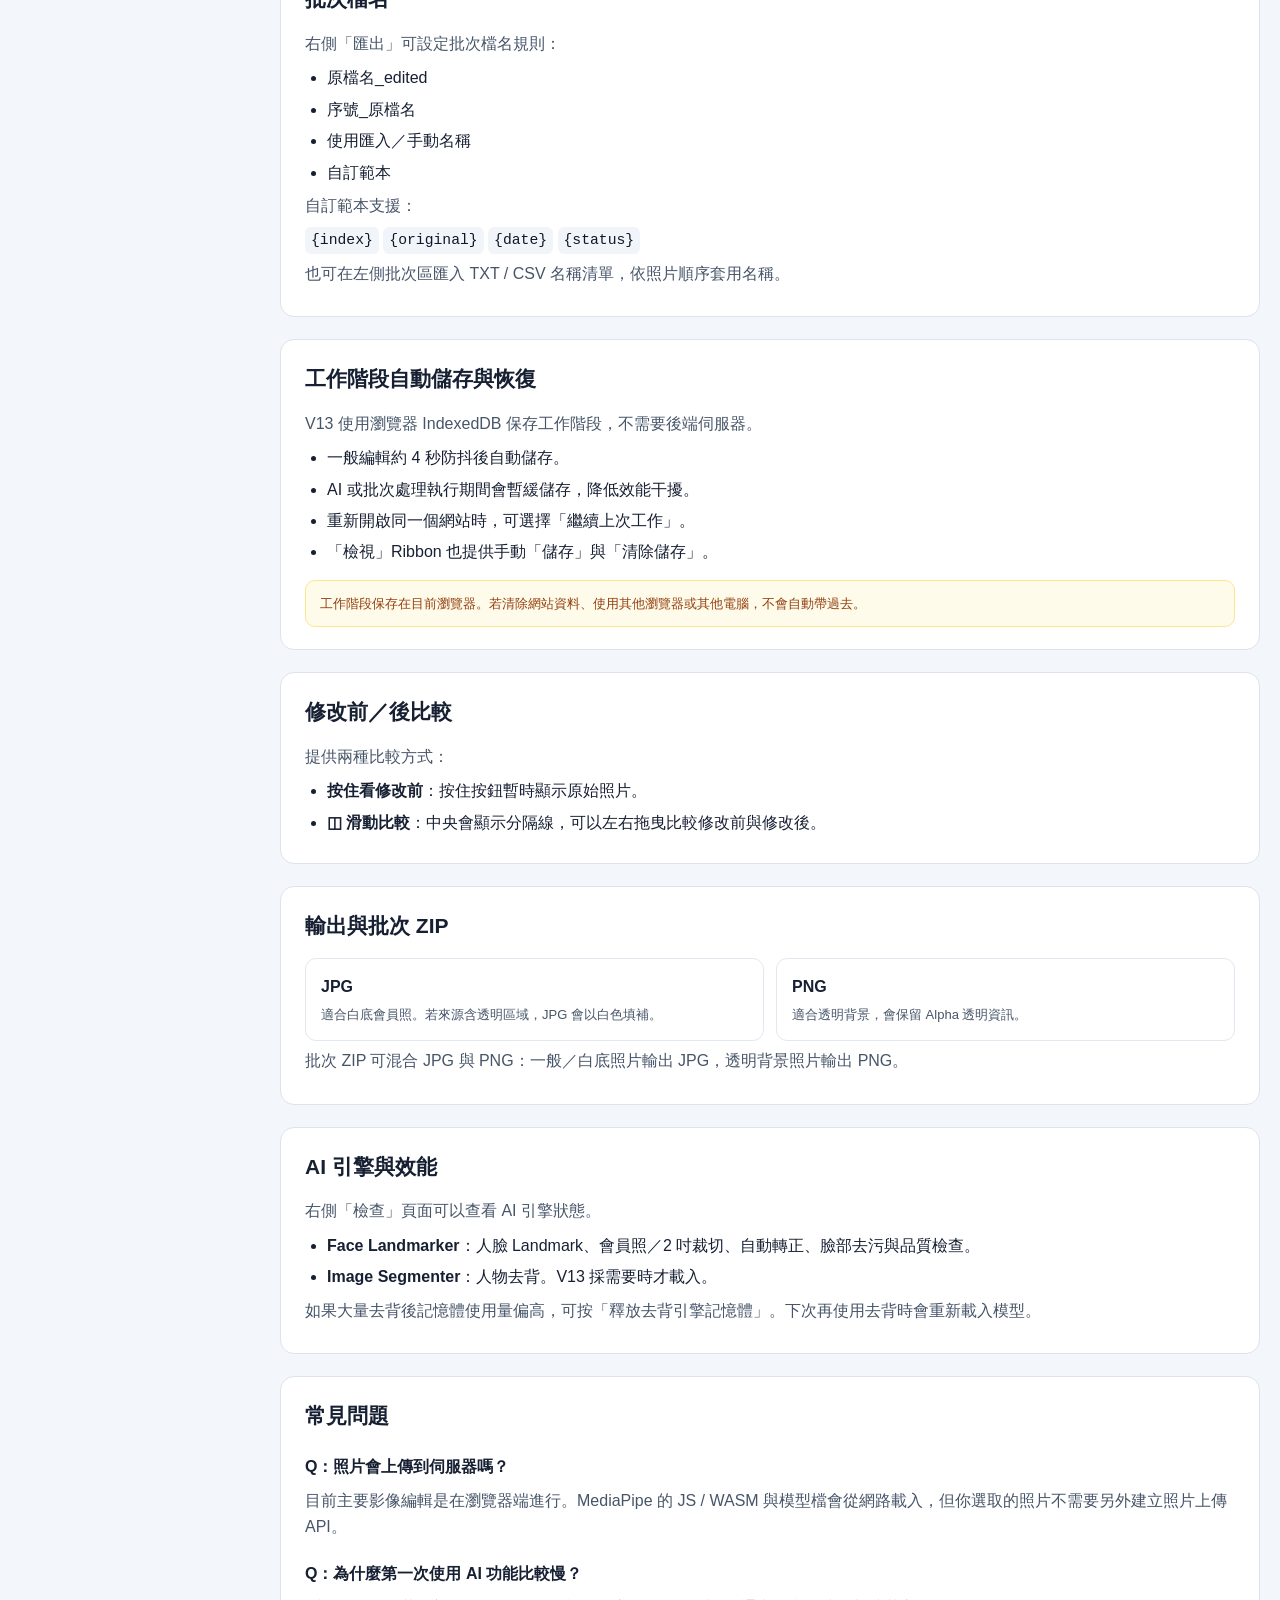
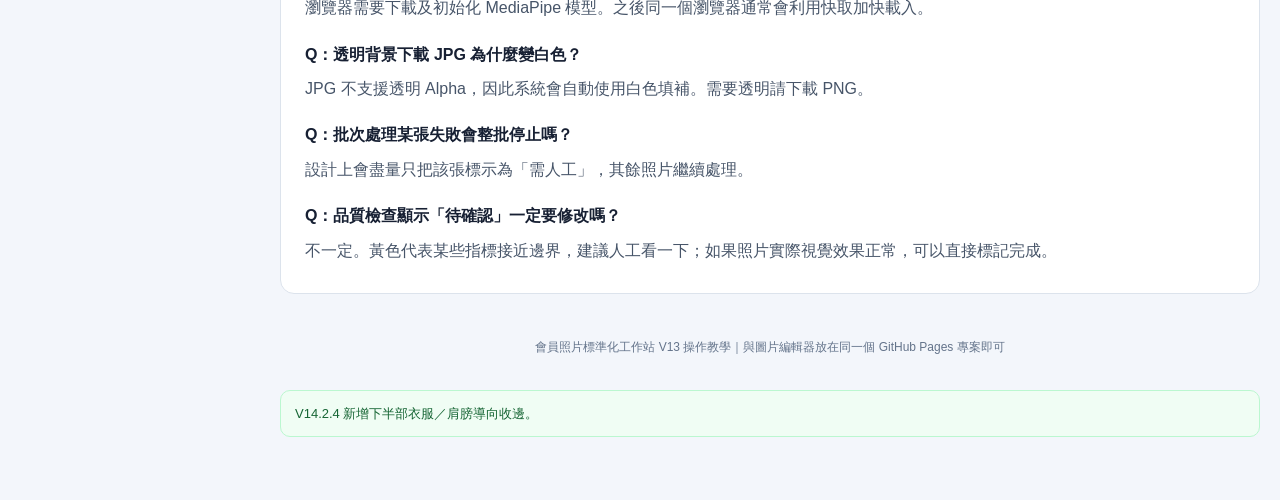
==== commit b480a4d5: "Add files via upload" ====
--- a/help.html
+++ b/help.html
@@ -3,7 +3,7 @@
 <head>
 <meta charset="utf-8" />
 <meta name="viewport" content="width=device-width,initial-scale=1" />
-<title>會員照片標準化工作站 V14.2.3｜操作教學</title>
+<title>會員照片標準化工作站 V14.2.4｜操作教學</title>
 <style>
 :root{
   --bg:#f3f6fb;
@@ -256,7 +256,7 @@
 
 <header class="topbar">
   <div class="brand">
-    <strong>會員照片標準化工作站 V14.2.3</strong>
+    <strong>會員照片標準化工作站 V14.2.4</strong>
     <span>操作教學與批次處理說明</span>
   </div>
   <div class="top-actions">
@@ -358,10 +358,24 @@
       </div>
 
       <div class="callout green">
-        V14.2.3 進一步處理「臉抓對，但單邊候選框拉太遠」的情況：
+        V14.2.4 進一步處理「臉抓對，但單邊候選框拉太遠」的情況：
         四邊加入最大延伸距離，並搜尋人臉附近的紙本照片邊緣；
         如果某一側出現大面積純白空白會自動收邊，同一掃描頁中尺寸明顯偏大的候選框
         也會依本頁中位尺寸修正。V14.2.1 的鄰臉、格線與拆分後多臉檢查仍全部保留。
+      </div>
+    </section>
+
+
+    <section class="section" id="scan-page-manage">
+      <h2>掃描頁加入與管理</h2>
+      <ul>
+        <li>除了按「＋ 加入掃描頁」，V14.2.4 也支援直接把一張或多張 JPG / PNG 拖曳到「掃描表拆圖」工作區。</li>
+        <li>每個掃描頁縮圖右下角都有垃圾桶圖示，可單獨移除該頁。</li>
+        <li>左側新增「移除全部掃描頁」，可一次清空目前加入的掃描頁。</li>
+      </ul>
+      <div class="callout green">
+        V14.2.4 的下邊界也改成追蹤「肩膀／衣服連續色塊」的結束位置；
+        遇到衣服與會員編號／姓名之間的空白帶就停止，不會再因下面的文字重新把候選框往下拉。
       </div>
     </section>
 
@@ -643,7 +657,7 @@
     <div class="footer">
       會員照片標準化工作站 V13 操作教學｜與圖片編輯器放在同一個 GitHub Pages 專案即可
     </div>
-        <div class="callout green">V14.2.3 新增下半部衣服／肩膀導向收邊。</div>
+        <div class="callout green">V14.2.4 新增下半部衣服／肩膀導向收邊。</div>
     </main>
 </div>
 </body>
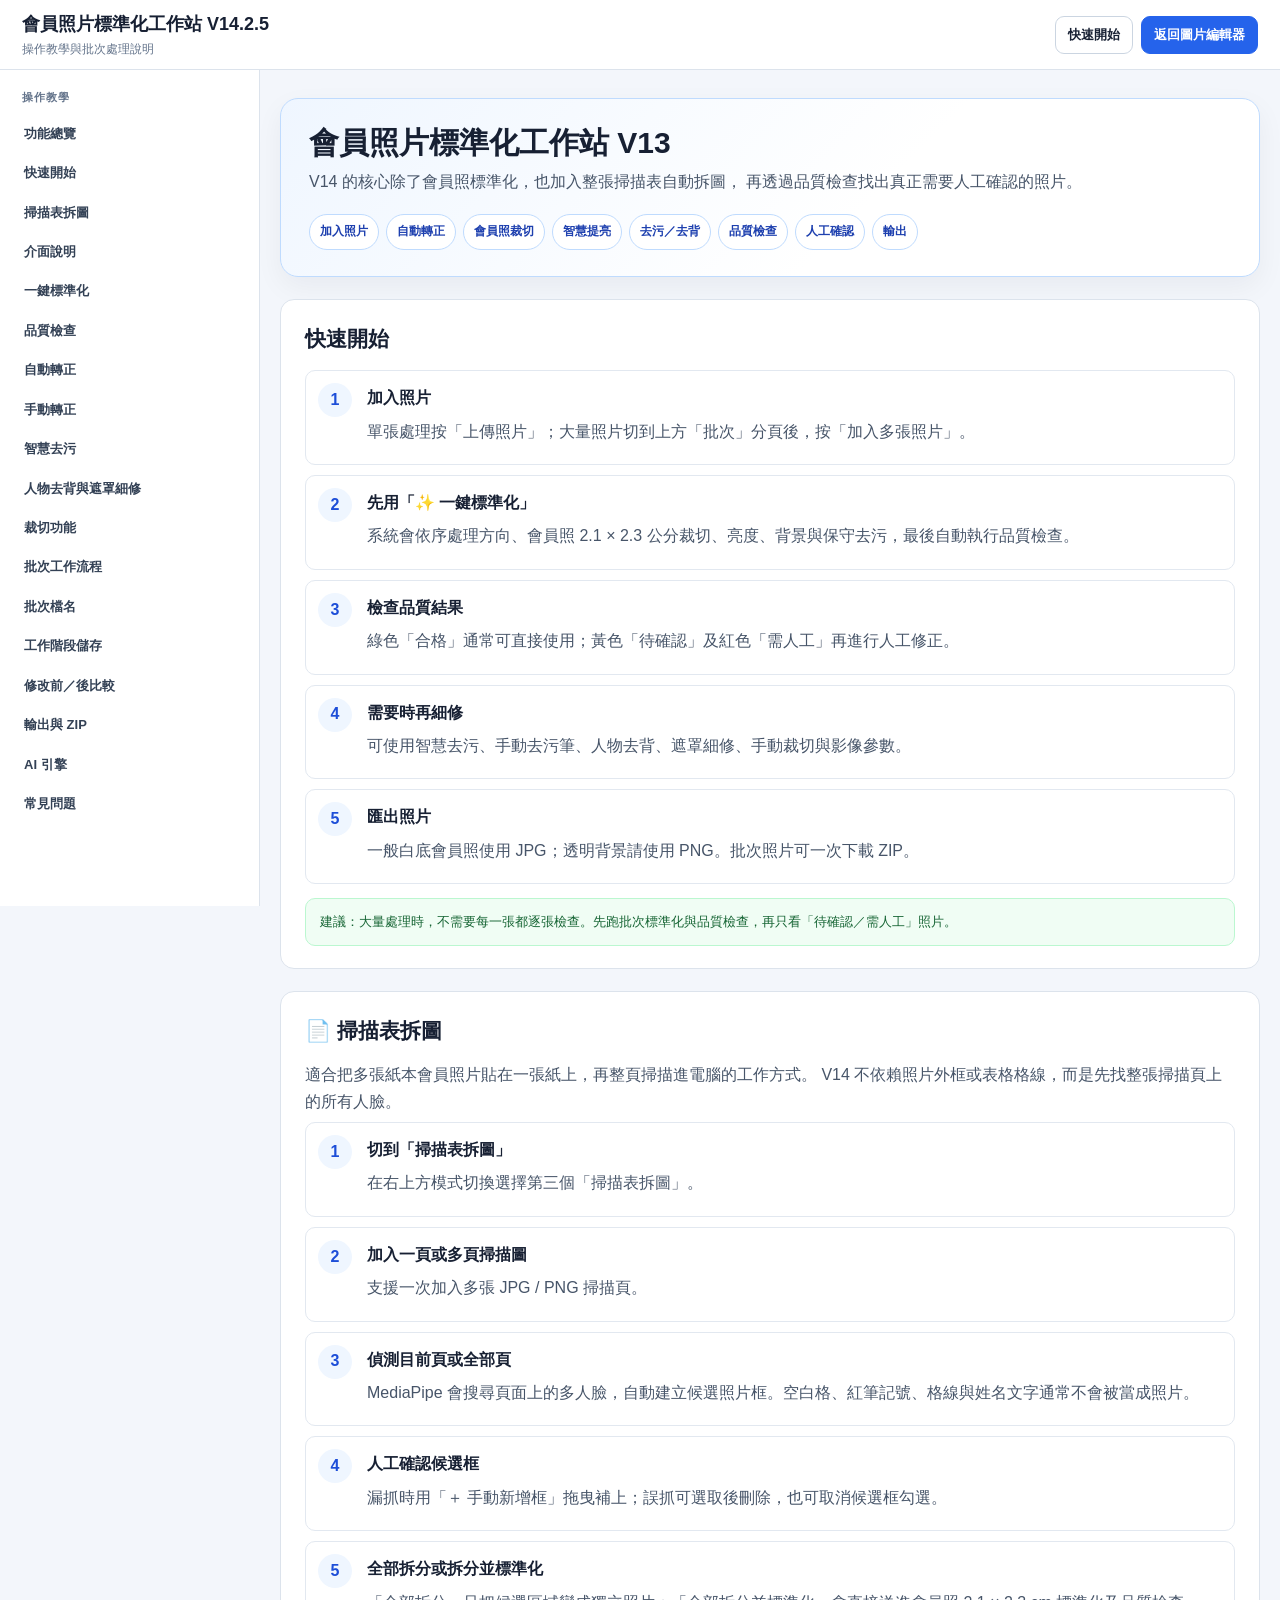
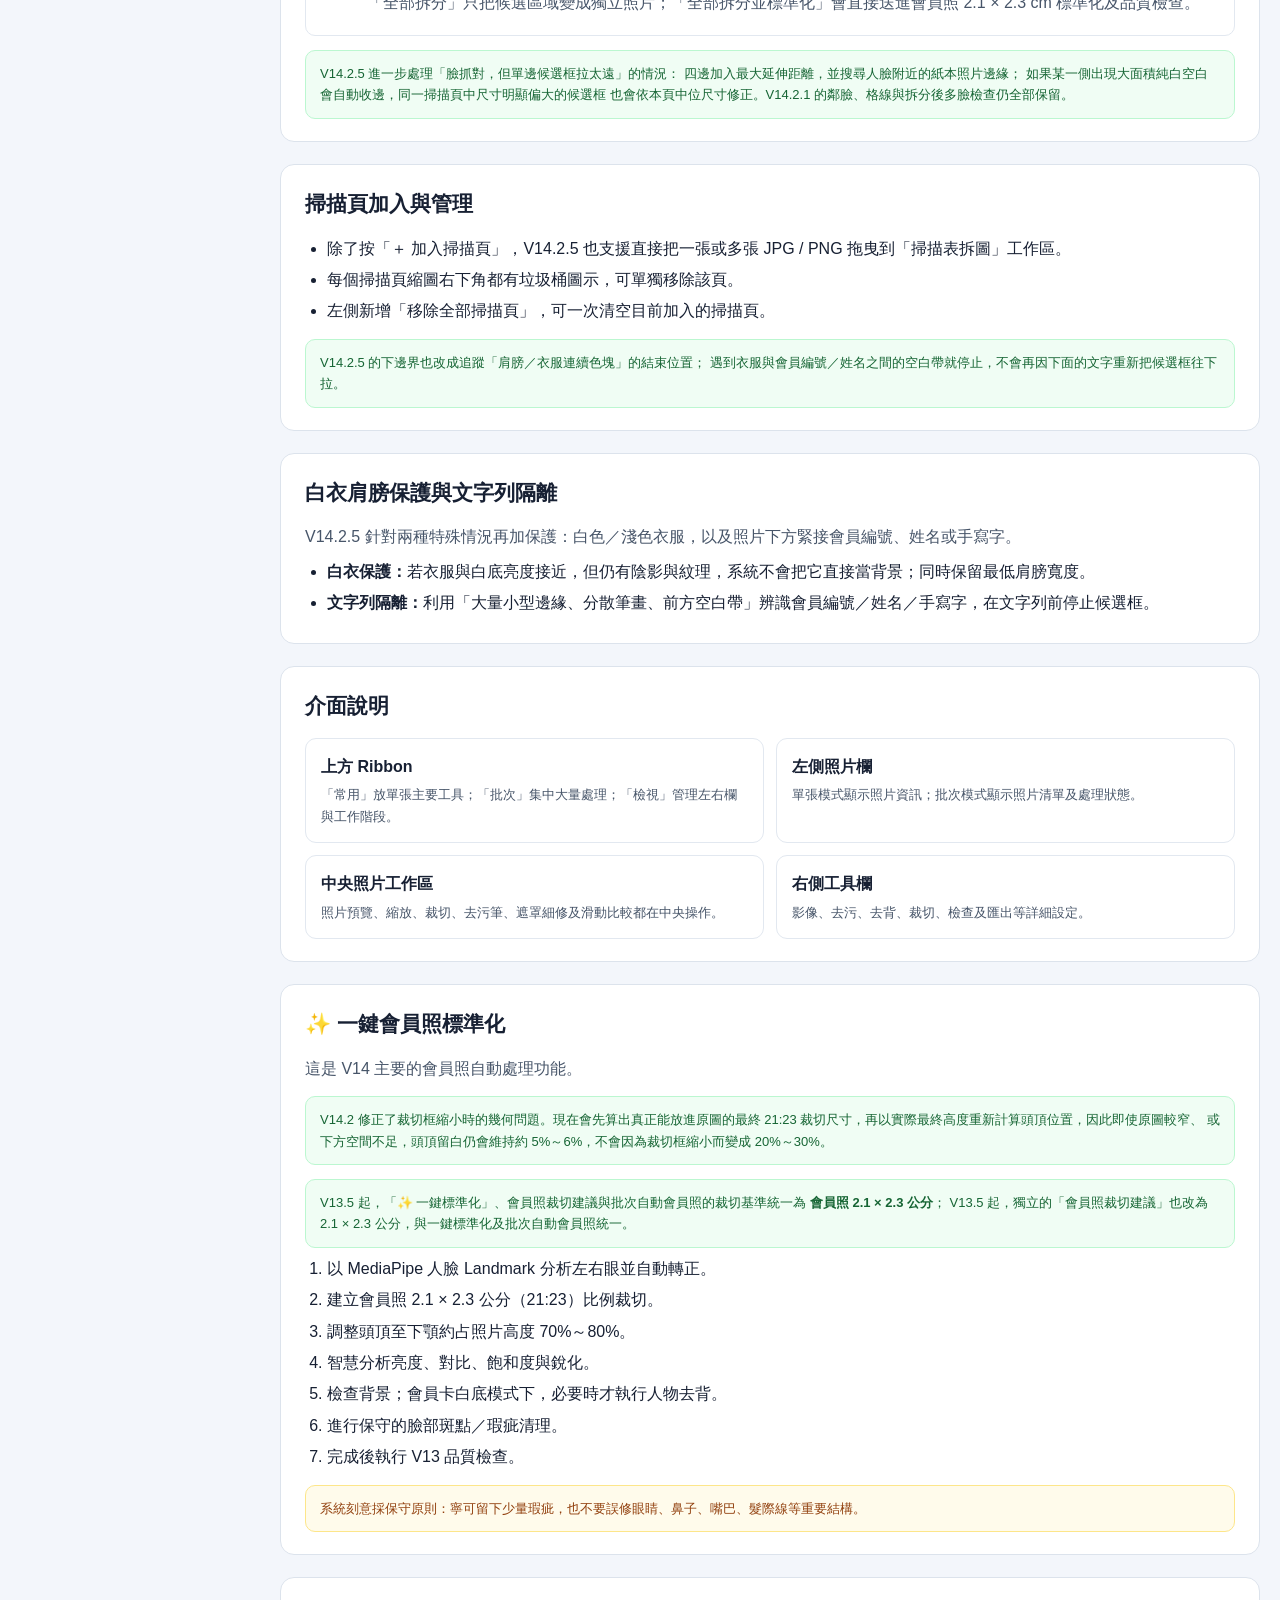
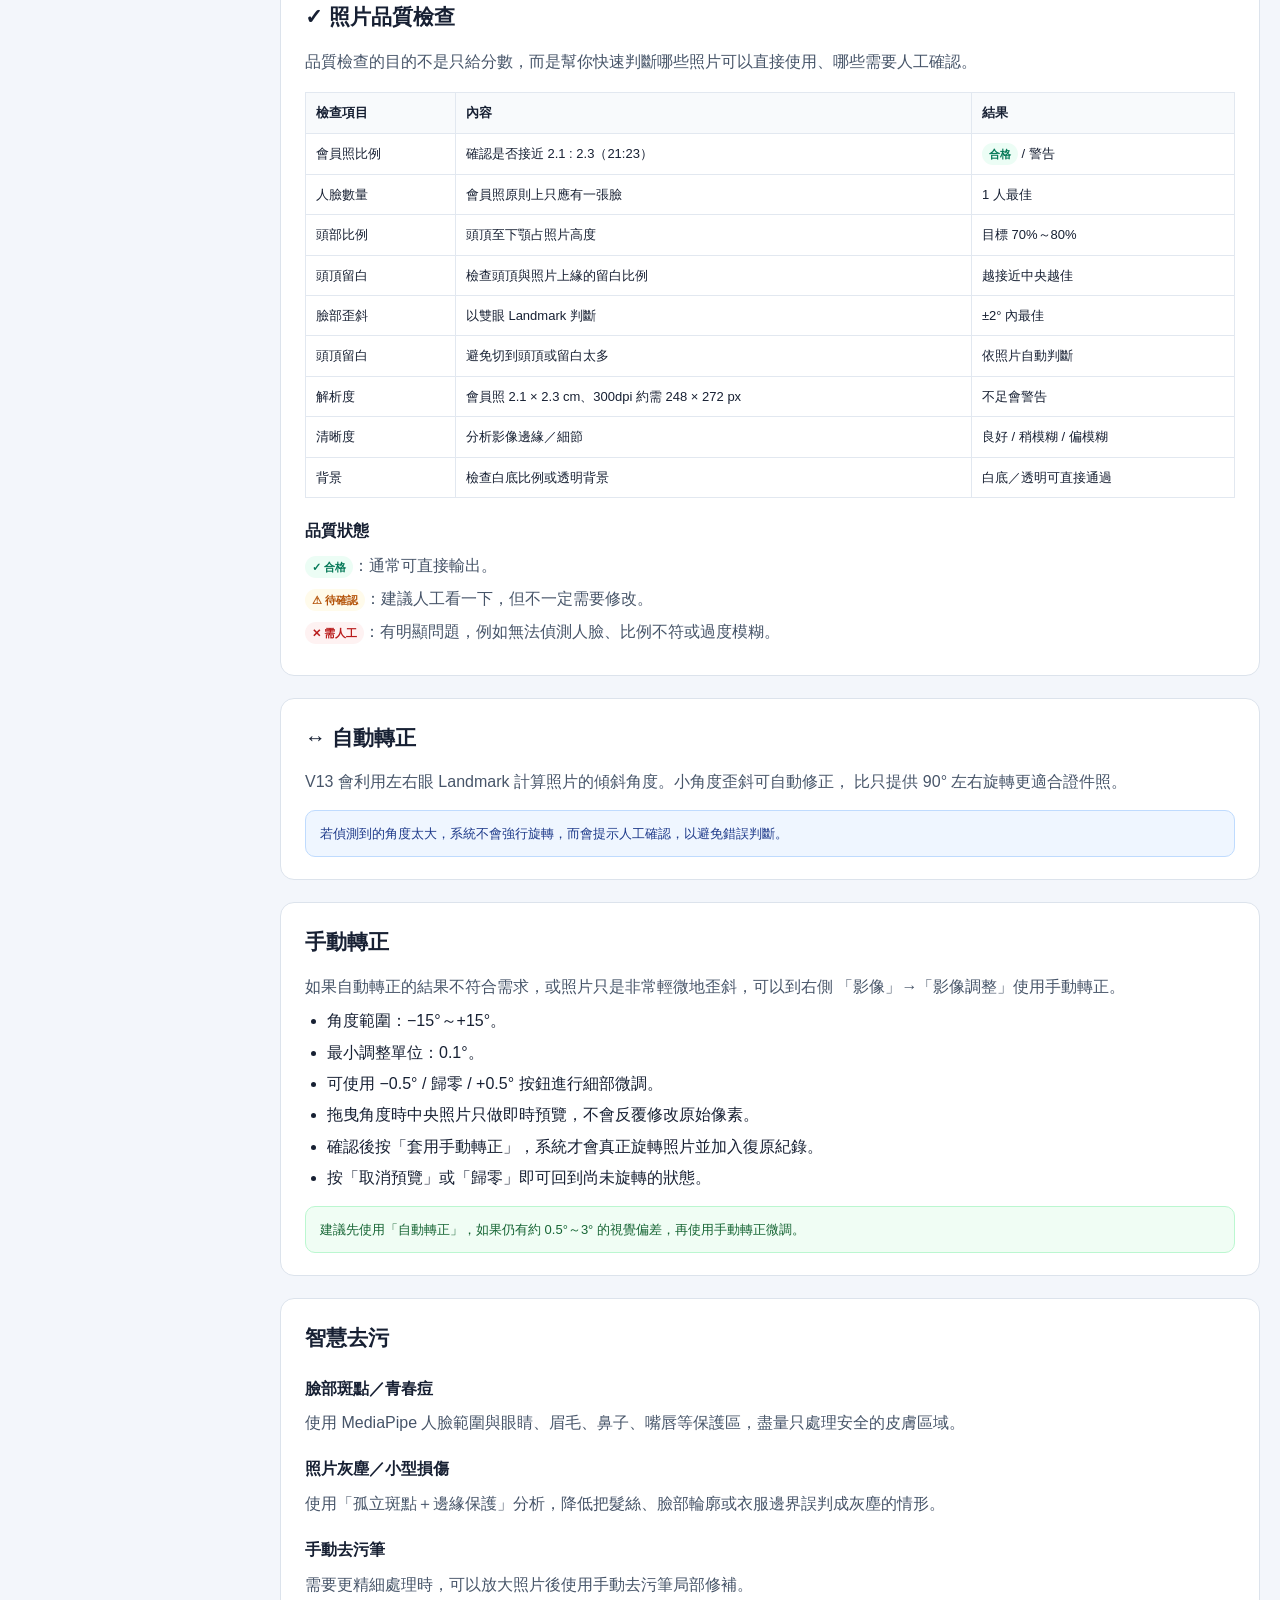
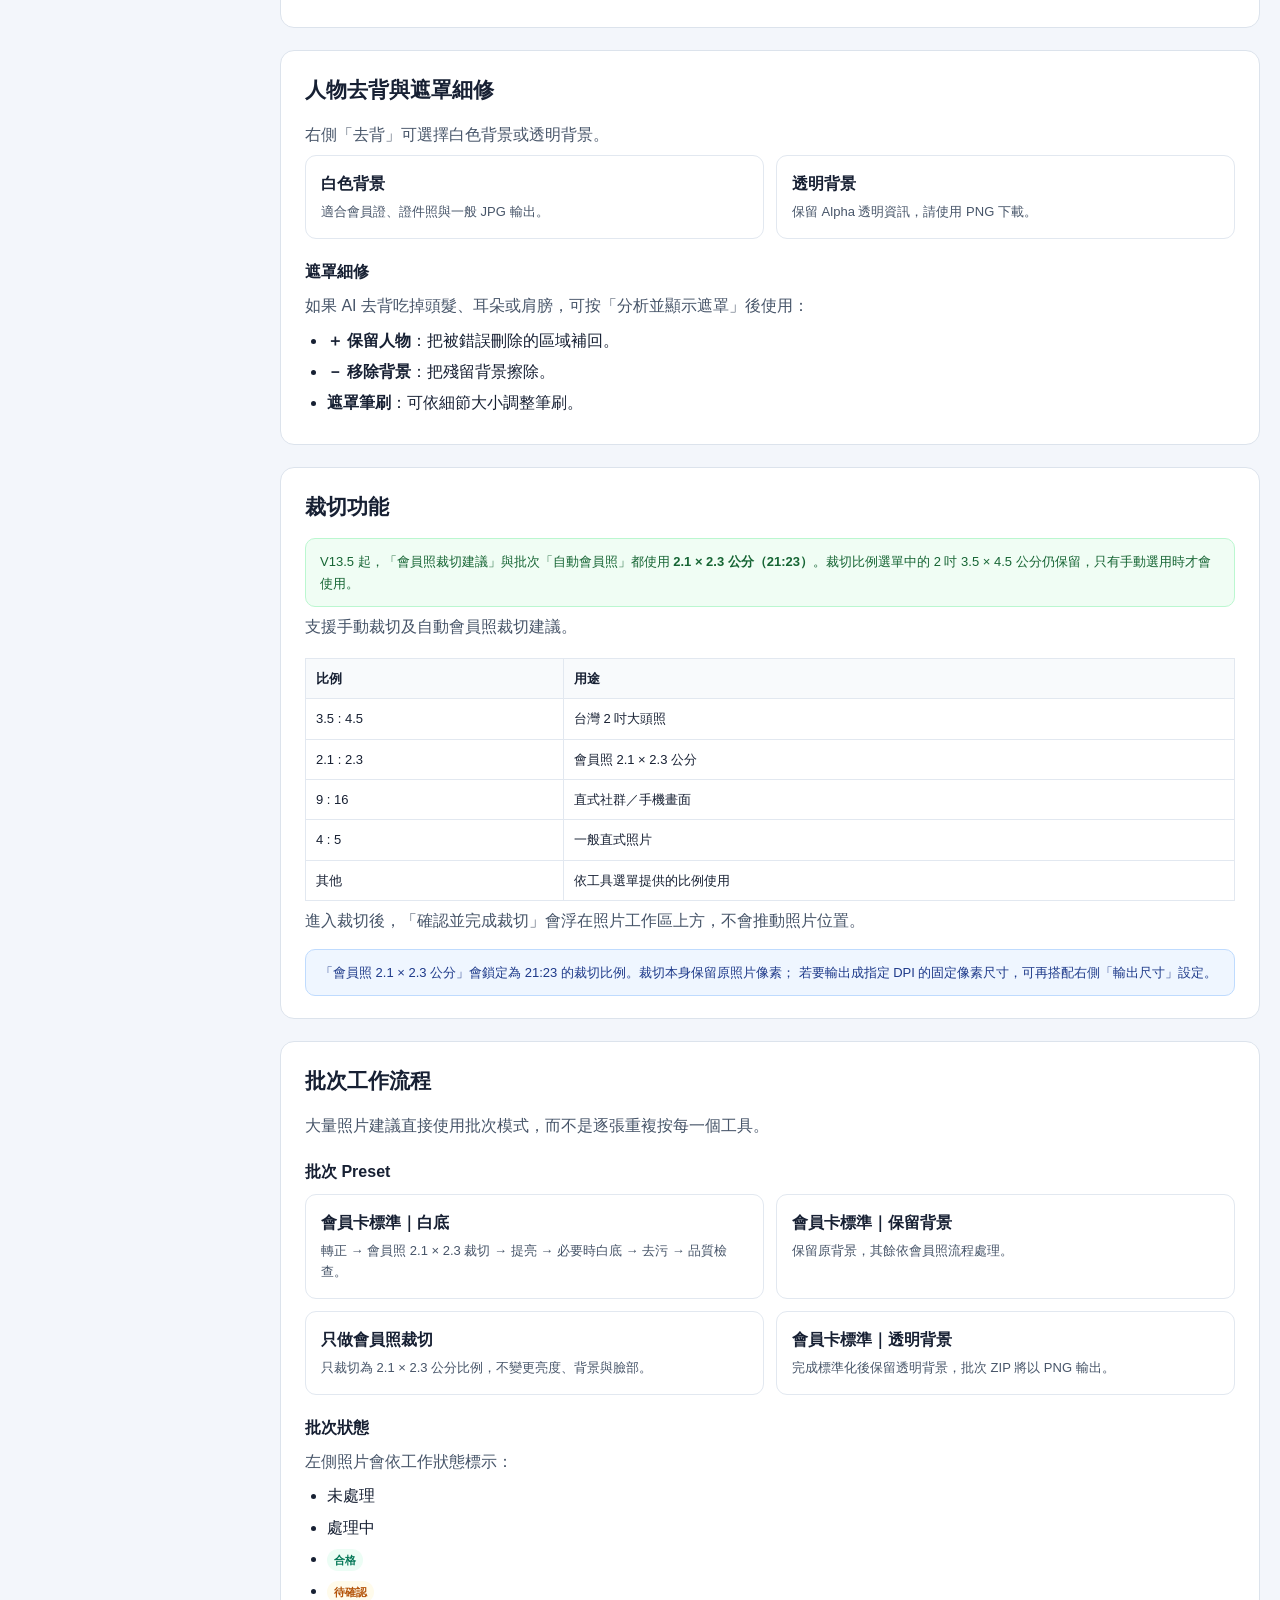
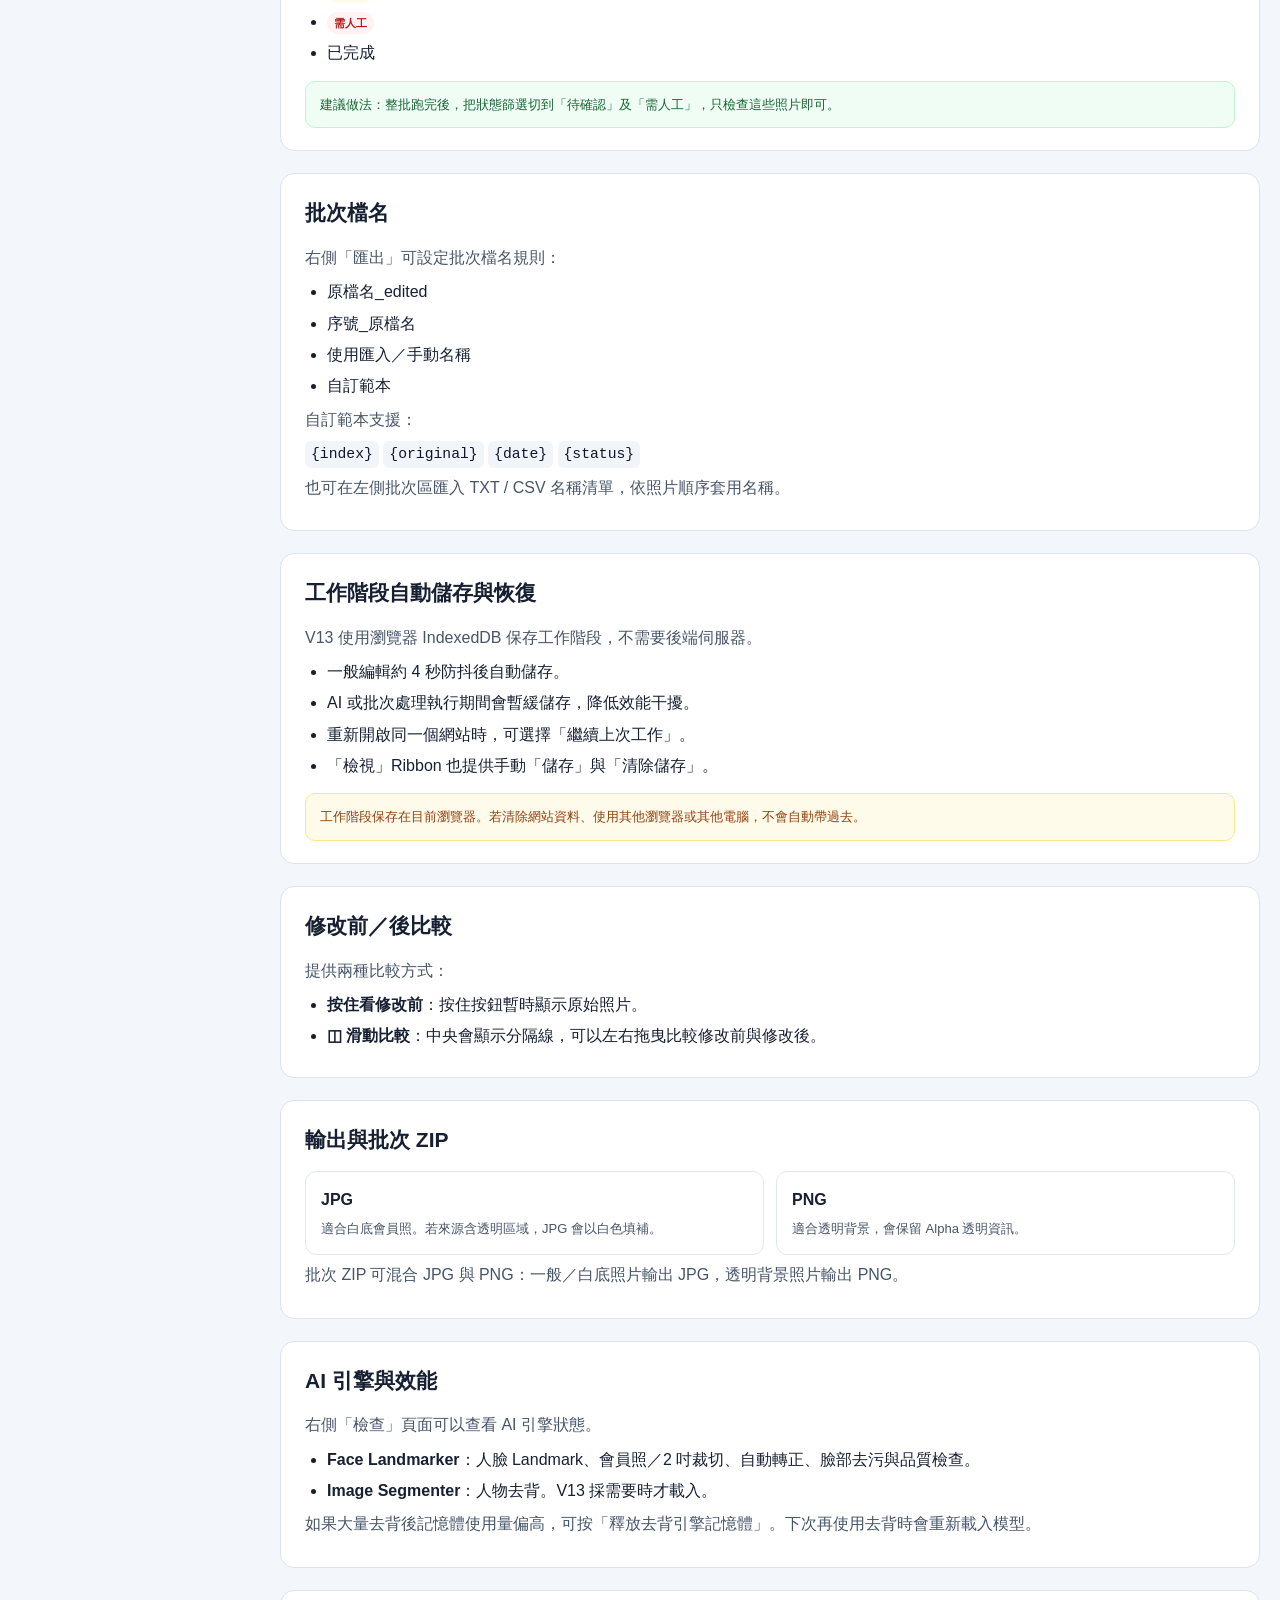
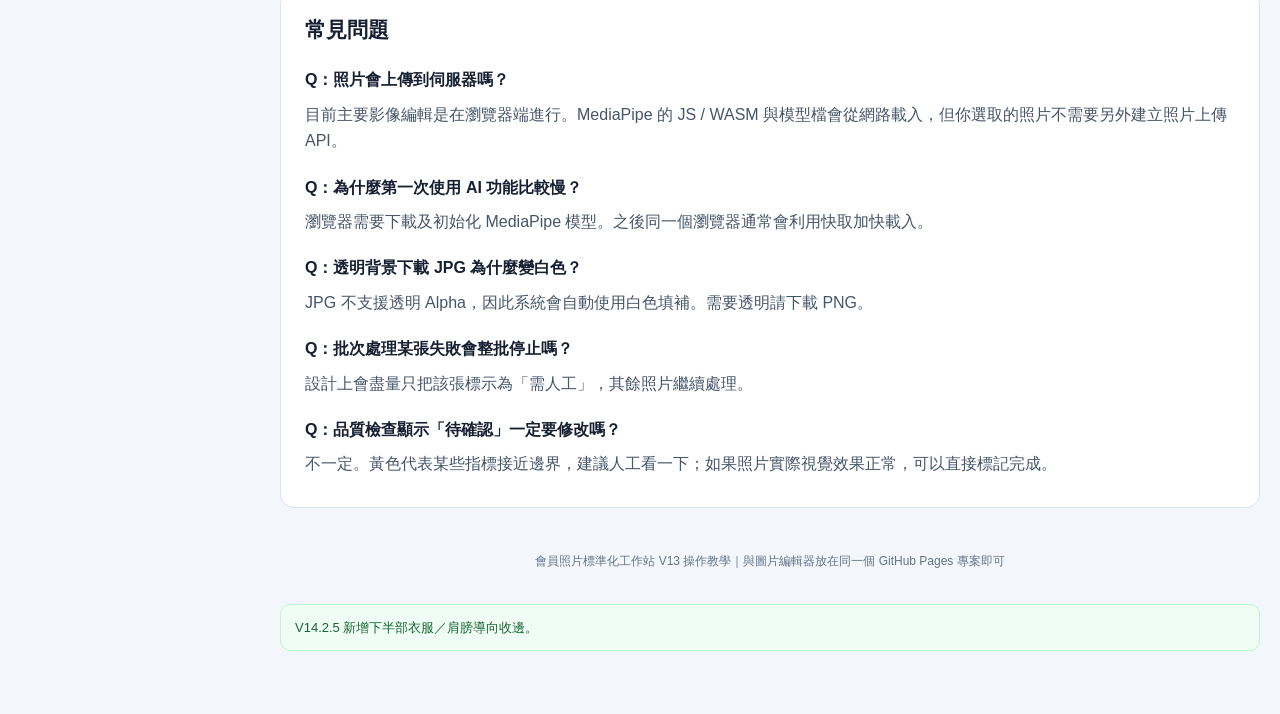
==== commit d41ec5c6: "Add files via upload" ====
--- a/help.html
+++ b/help.html
@@ -3,7 +3,7 @@
 <head>
 <meta charset="utf-8" />
 <meta name="viewport" content="width=device-width,initial-scale=1" />
-<title>會員照片標準化工作站 V14.2.4｜操作教學</title>
+<title>會員照片標準化工作站 V14.2.5｜操作教學</title>
 <style>
 :root{
   --bg:#f3f6fb;
@@ -256,7 +256,7 @@
 
 <header class="topbar">
   <div class="brand">
-    <strong>會員照片標準化工作站 V14.2.4</strong>
+    <strong>會員照片標準化工作站 V14.2.5</strong>
     <span>操作教學與批次處理說明</span>
   </div>
   <div class="top-actions">
@@ -358,7 +358,7 @@
       </div>
 
       <div class="callout green">
-        V14.2.4 進一步處理「臉抓對，但單邊候選框拉太遠」的情況：
+        V14.2.5 進一步處理「臉抓對，但單邊候選框拉太遠」的情況：
         四邊加入最大延伸距離，並搜尋人臉附近的紙本照片邊緣；
         如果某一側出現大面積純白空白會自動收邊，同一掃描頁中尺寸明顯偏大的候選框
         也會依本頁中位尺寸修正。V14.2.1 的鄰臉、格線與拆分後多臉檢查仍全部保留。
@@ -369,14 +369,26 @@
     <section class="section" id="scan-page-manage">
       <h2>掃描頁加入與管理</h2>
       <ul>
-        <li>除了按「＋ 加入掃描頁」，V14.2.4 也支援直接把一張或多張 JPG / PNG 拖曳到「掃描表拆圖」工作區。</li>
+        <li>除了按「＋ 加入掃描頁」，V14.2.5 也支援直接把一張或多張 JPG / PNG 拖曳到「掃描表拆圖」工作區。</li>
         <li>每個掃描頁縮圖右下角都有垃圾桶圖示，可單獨移除該頁。</li>
         <li>左側新增「移除全部掃描頁」，可一次清空目前加入的掃描頁。</li>
       </ul>
       <div class="callout green">
-        V14.2.4 的下邊界也改成追蹤「肩膀／衣服連續色塊」的結束位置；
+        V14.2.5 的下邊界也改成追蹤「肩膀／衣服連續色塊」的結束位置；
         遇到衣服與會員編號／姓名之間的空白帶就停止，不會再因下面的文字重新把候選框往下拉。
       </div>
+    </section>
+
+
+    <section class="section" id="scan-edge-special">
+      <h2>白衣肩膀保護與文字列隔離</h2>
+      <p>
+        V14.2.5 針對兩種特殊情況再加保護：白色／淺色衣服，以及照片下方緊接會員編號、姓名或手寫字。
+      </p>
+      <ul>
+        <li><strong>白衣保護：</strong>若衣服與白底亮度接近，但仍有陰影與紋理，系統不會把它直接當背景；同時保留最低肩膀寬度。</li>
+        <li><strong>文字列隔離：</strong>利用「大量小型邊緣、分散筆畫、前方空白帶」辨識會員編號／姓名／手寫字，在文字列前停止候選框。</li>
+      </ul>
     </section>
 
     <section class="section" id="interface">
@@ -657,7 +669,7 @@
     <div class="footer">
       會員照片標準化工作站 V13 操作教學｜與圖片編輯器放在同一個 GitHub Pages 專案即可
     </div>
-        <div class="callout green">V14.2.4 新增下半部衣服／肩膀導向收邊。</div>
+        <div class="callout green">V14.2.5 新增下半部衣服／肩膀導向收邊。</div>
     </main>
 </div>
 </body>
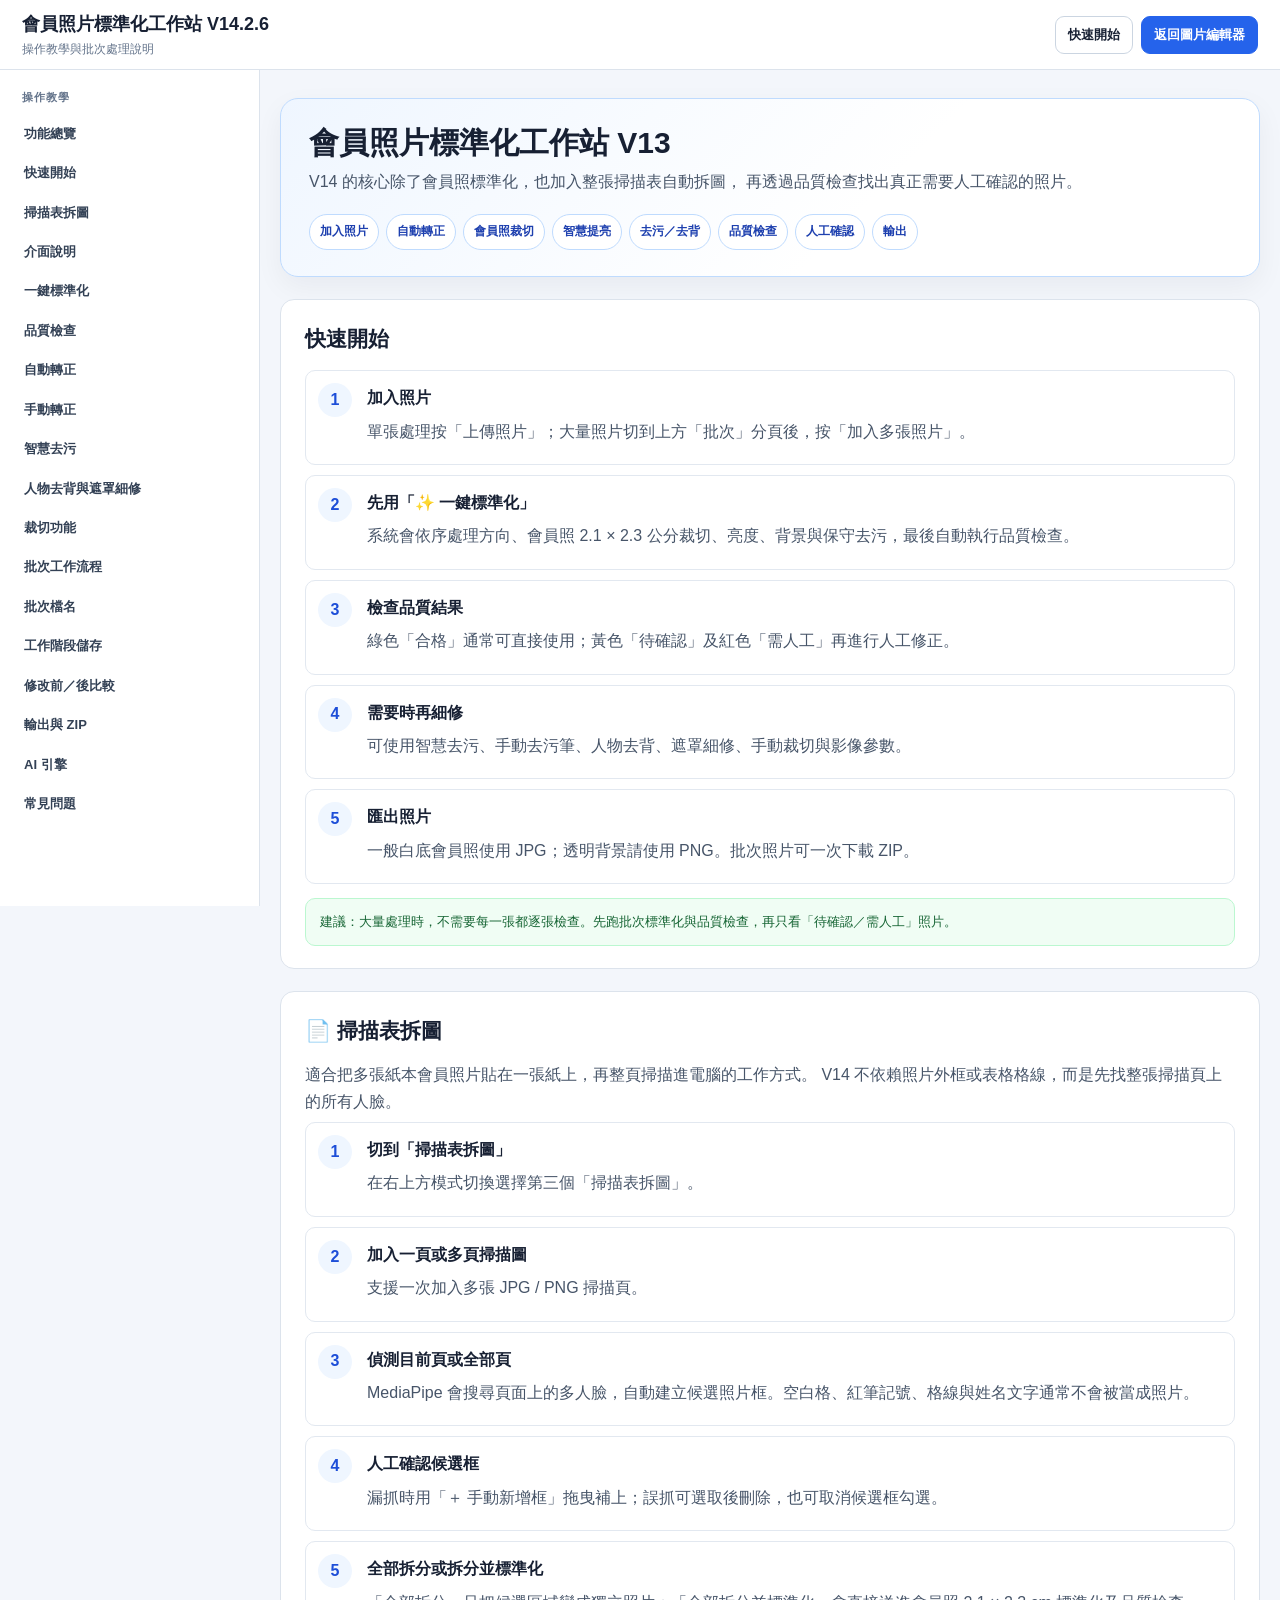
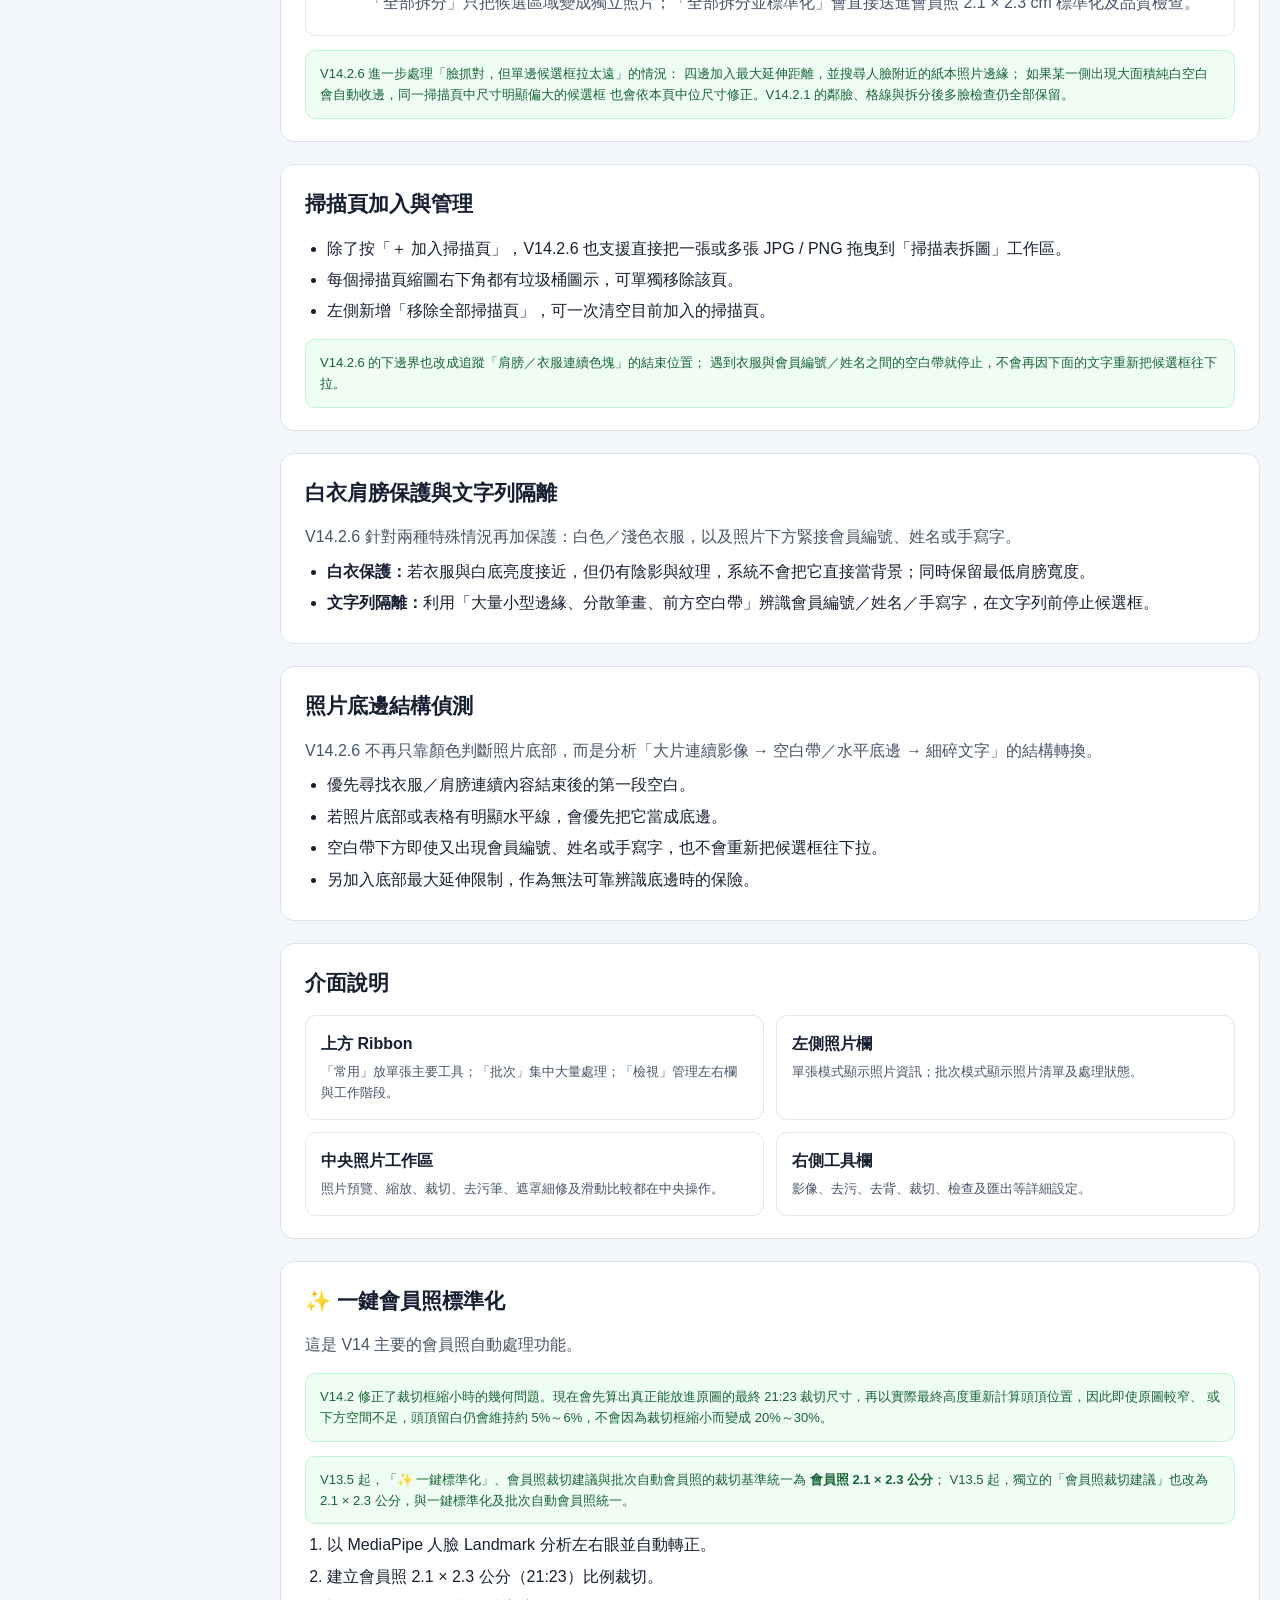
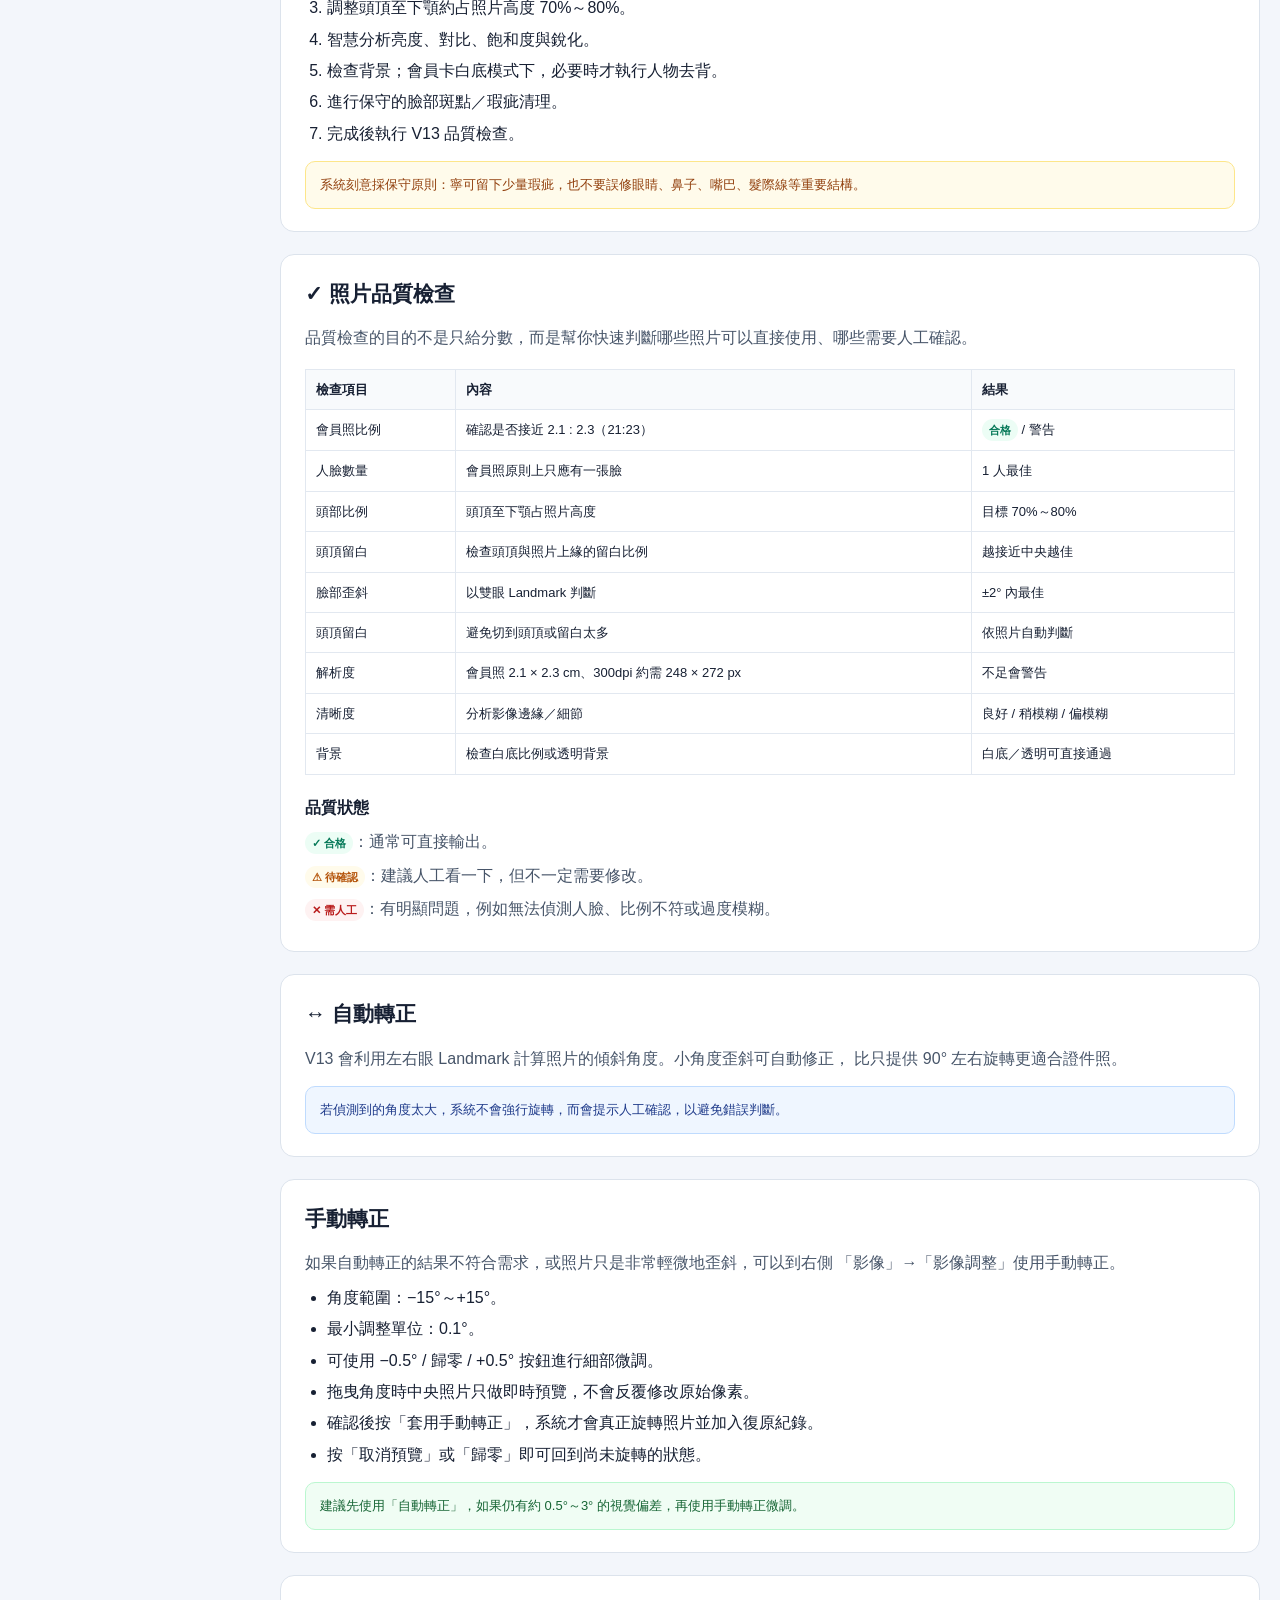
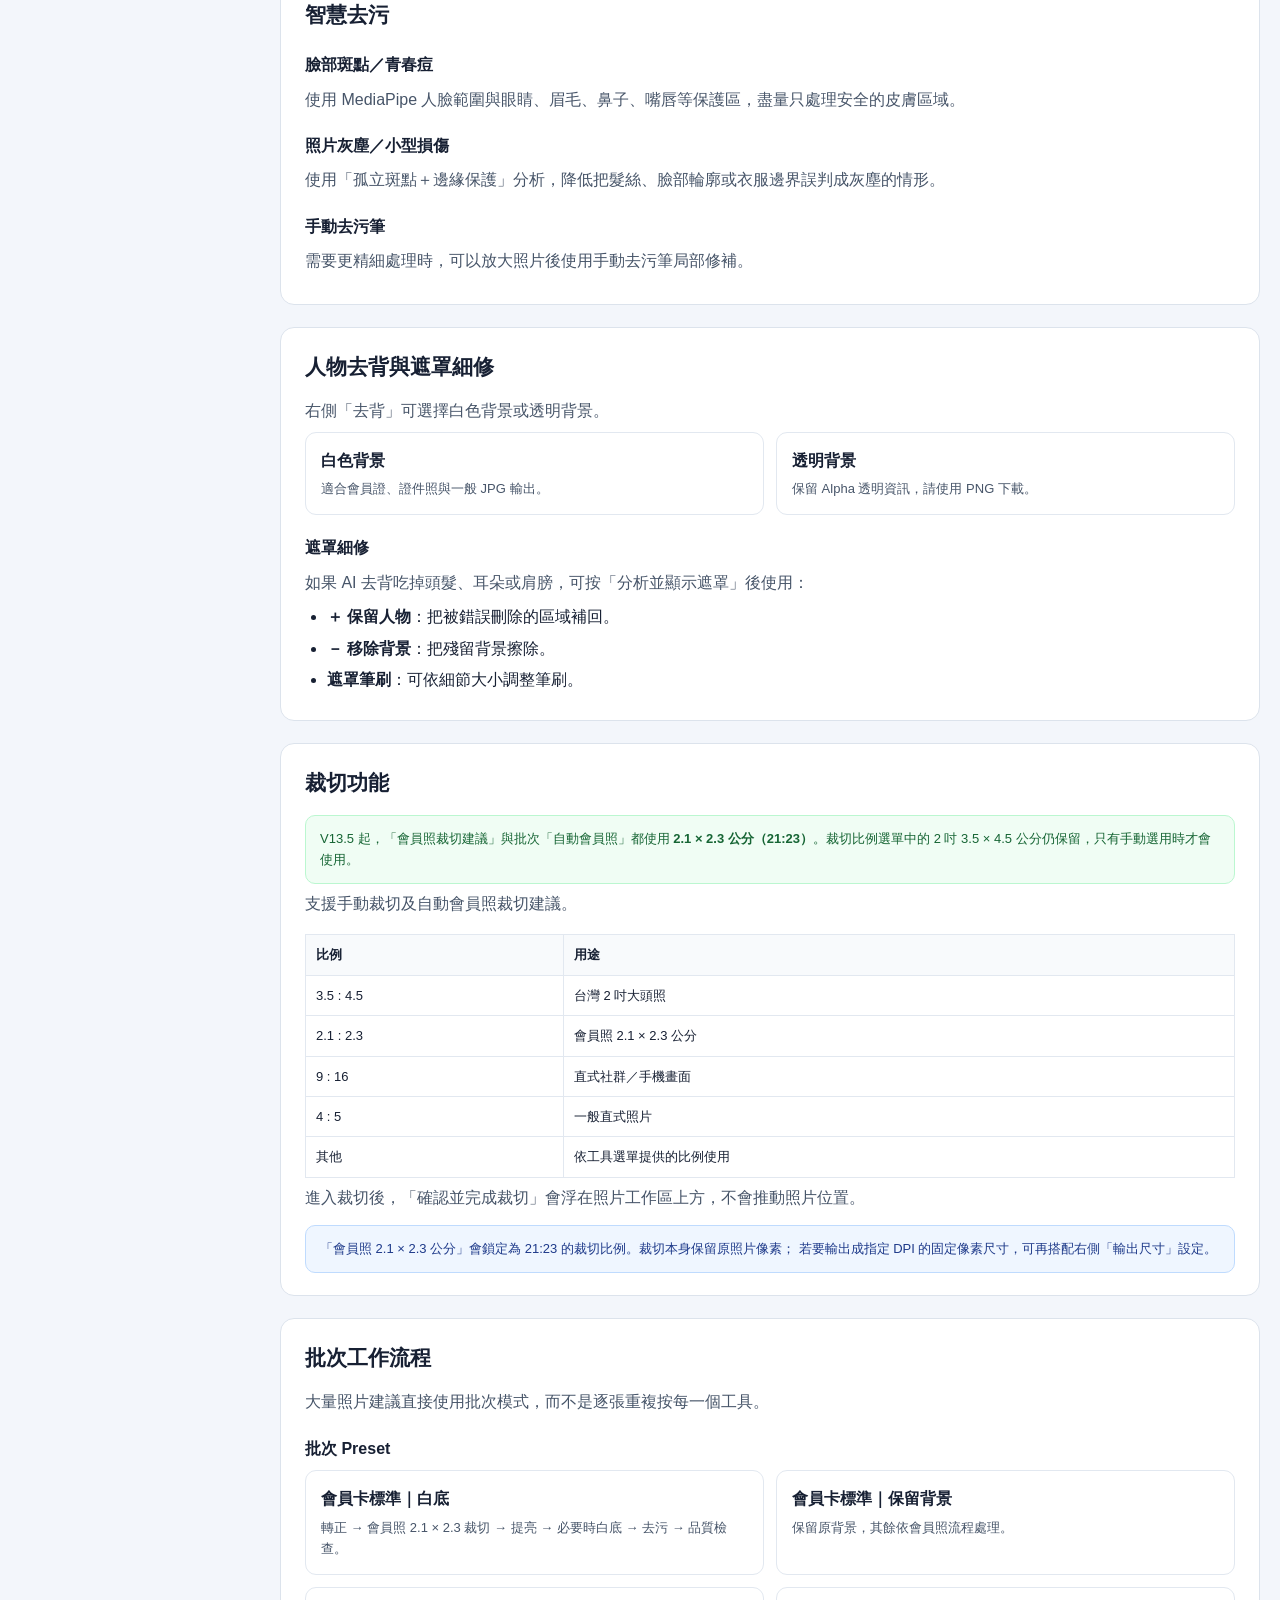
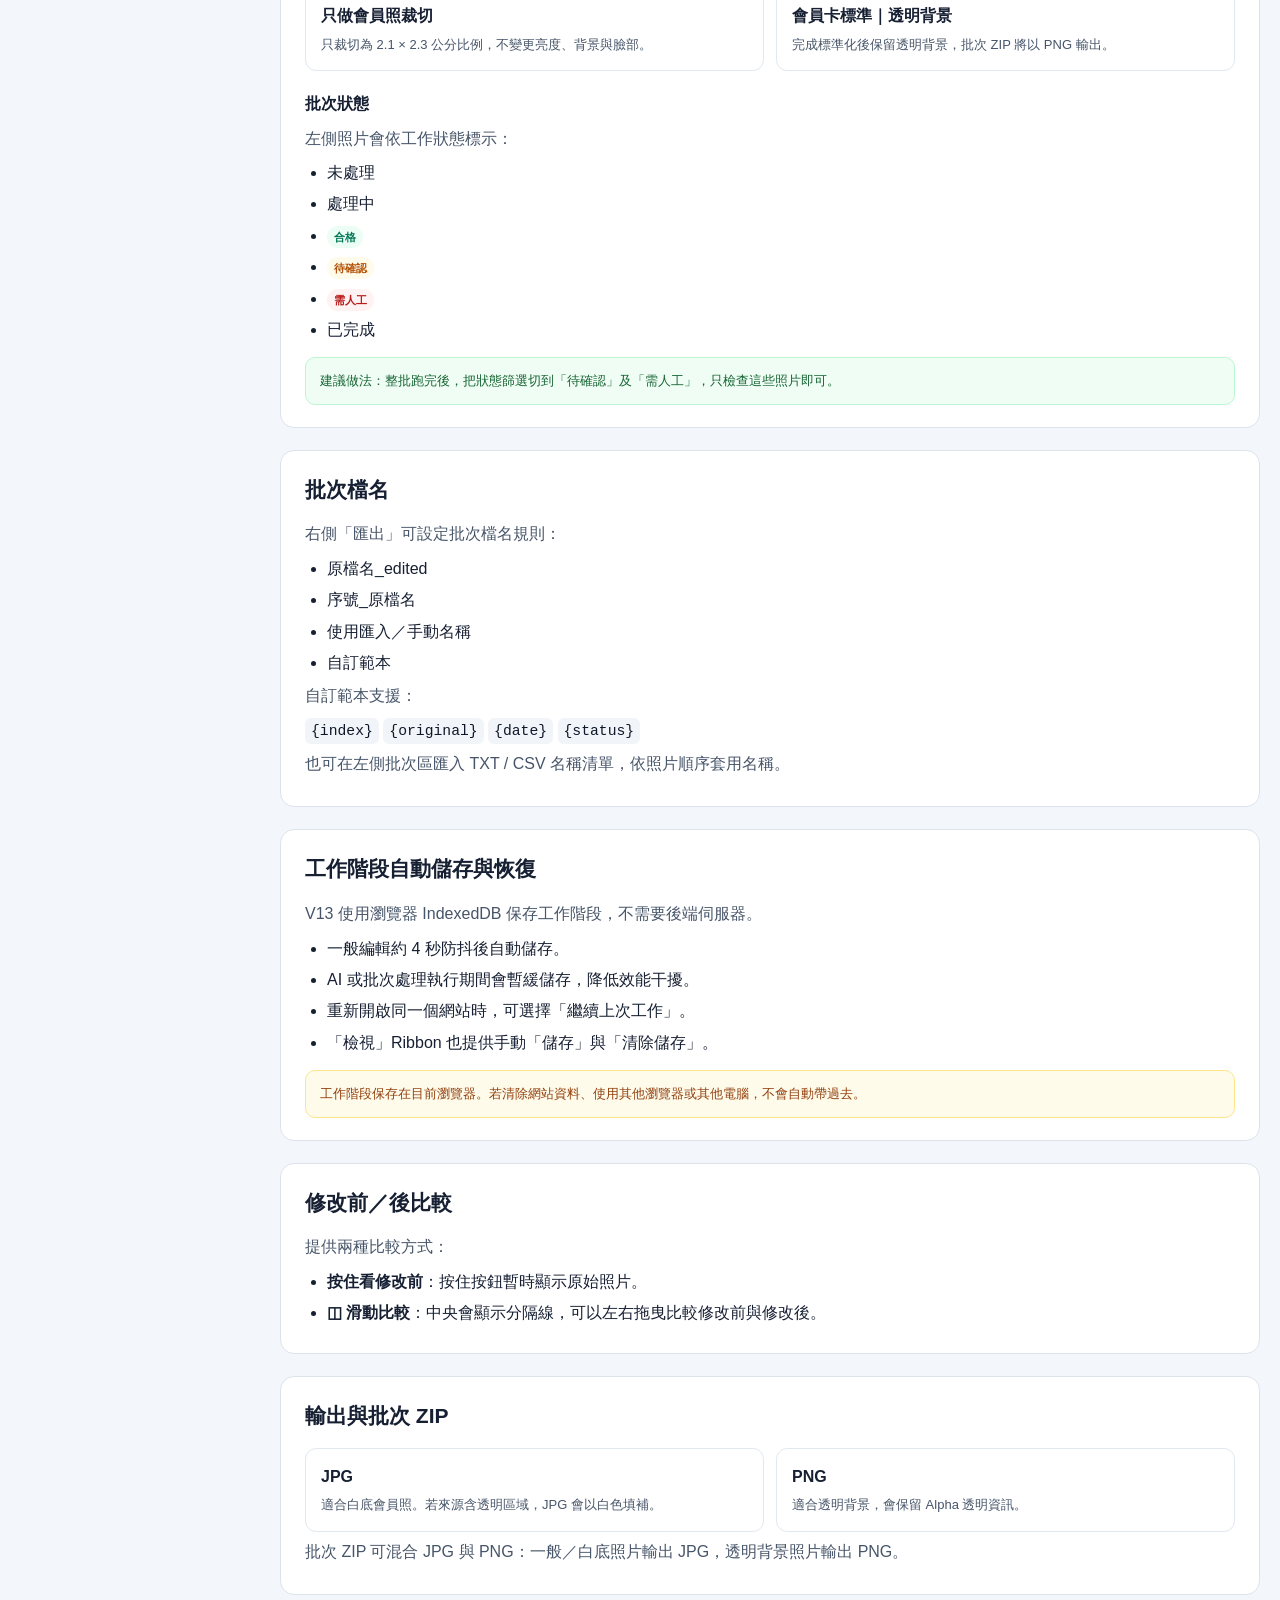
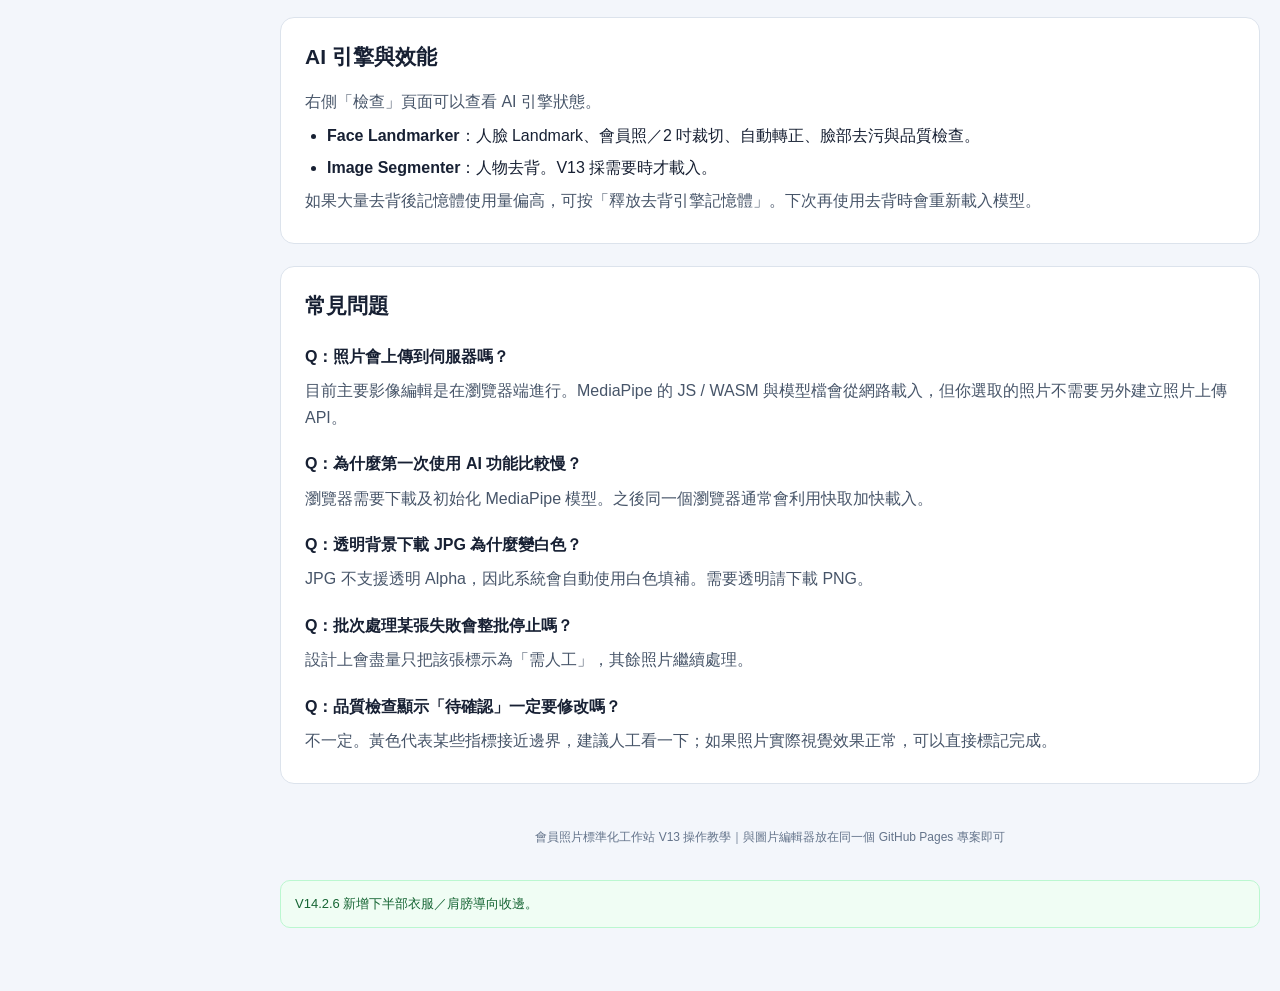
==== commit 14252e2b: "Add files via upload" ====
--- a/help.html
+++ b/help.html
@@ -3,7 +3,7 @@
 <head>
 <meta charset="utf-8" />
 <meta name="viewport" content="width=device-width,initial-scale=1" />
-<title>會員照片標準化工作站 V14.2.5｜操作教學</title>
+<title>會員照片標準化工作站 V14.2.6｜操作教學</title>
 <style>
 :root{
   --bg:#f3f6fb;
@@ -256,7 +256,7 @@
 
 <header class="topbar">
   <div class="brand">
-    <strong>會員照片標準化工作站 V14.2.5</strong>
+    <strong>會員照片標準化工作站 V14.2.6</strong>
     <span>操作教學與批次處理說明</span>
   </div>
   <div class="top-actions">
@@ -358,7 +358,7 @@
       </div>
 
       <div class="callout green">
-        V14.2.5 進一步處理「臉抓對，但單邊候選框拉太遠」的情況：
+        V14.2.6 進一步處理「臉抓對，但單邊候選框拉太遠」的情況：
         四邊加入最大延伸距離，並搜尋人臉附近的紙本照片邊緣；
         如果某一側出現大面積純白空白會自動收邊，同一掃描頁中尺寸明顯偏大的候選框
         也會依本頁中位尺寸修正。V14.2.1 的鄰臉、格線與拆分後多臉檢查仍全部保留。
@@ -369,12 +369,12 @@
     <section class="section" id="scan-page-manage">
       <h2>掃描頁加入與管理</h2>
       <ul>
-        <li>除了按「＋ 加入掃描頁」，V14.2.5 也支援直接把一張或多張 JPG / PNG 拖曳到「掃描表拆圖」工作區。</li>
+        <li>除了按「＋ 加入掃描頁」，V14.2.6 也支援直接把一張或多張 JPG / PNG 拖曳到「掃描表拆圖」工作區。</li>
         <li>每個掃描頁縮圖右下角都有垃圾桶圖示，可單獨移除該頁。</li>
         <li>左側新增「移除全部掃描頁」，可一次清空目前加入的掃描頁。</li>
       </ul>
       <div class="callout green">
-        V14.2.5 的下邊界也改成追蹤「肩膀／衣服連續色塊」的結束位置；
+        V14.2.6 的下邊界也改成追蹤「肩膀／衣服連續色塊」的結束位置；
         遇到衣服與會員編號／姓名之間的空白帶就停止，不會再因下面的文字重新把候選框往下拉。
       </div>
     </section>
@@ -383,11 +383,25 @@
     <section class="section" id="scan-edge-special">
       <h2>白衣肩膀保護與文字列隔離</h2>
       <p>
-        V14.2.5 針對兩種特殊情況再加保護：白色／淺色衣服，以及照片下方緊接會員編號、姓名或手寫字。
+        V14.2.6 針對兩種特殊情況再加保護：白色／淺色衣服，以及照片下方緊接會員編號、姓名或手寫字。
       </p>
       <ul>
         <li><strong>白衣保護：</strong>若衣服與白底亮度接近，但仍有陰影與紋理，系統不會把它直接當背景；同時保留最低肩膀寬度。</li>
         <li><strong>文字列隔離：</strong>利用「大量小型邊緣、分散筆畫、前方空白帶」辨識會員編號／姓名／手寫字，在文字列前停止候選框。</li>
+      </ul>
+    </section>
+
+
+    <section class="section" id="scan-bottom-structure">
+      <h2>照片底邊結構偵測</h2>
+      <p>
+        V14.2.6 不再只靠顏色判斷照片底部，而是分析「大片連續影像 → 空白帶／水平底邊 → 細碎文字」的結構轉換。
+      </p>
+      <ul>
+        <li>優先尋找衣服／肩膀連續內容結束後的第一段空白。</li>
+        <li>若照片底部或表格有明顯水平線，會優先把它當成底邊。</li>
+        <li>空白帶下方即使又出現會員編號、姓名或手寫字，也不會重新把候選框往下拉。</li>
+        <li>另加入底部最大延伸限制，作為無法可靠辨識底邊時的保險。</li>
       </ul>
     </section>
 
@@ -669,7 +683,7 @@
     <div class="footer">
       會員照片標準化工作站 V13 操作教學｜與圖片編輯器放在同一個 GitHub Pages 專案即可
     </div>
-        <div class="callout green">V14.2.5 新增下半部衣服／肩膀導向收邊。</div>
+        <div class="callout green">V14.2.6 新增下半部衣服／肩膀導向收邊。</div>
     </main>
 </div>
 </body>
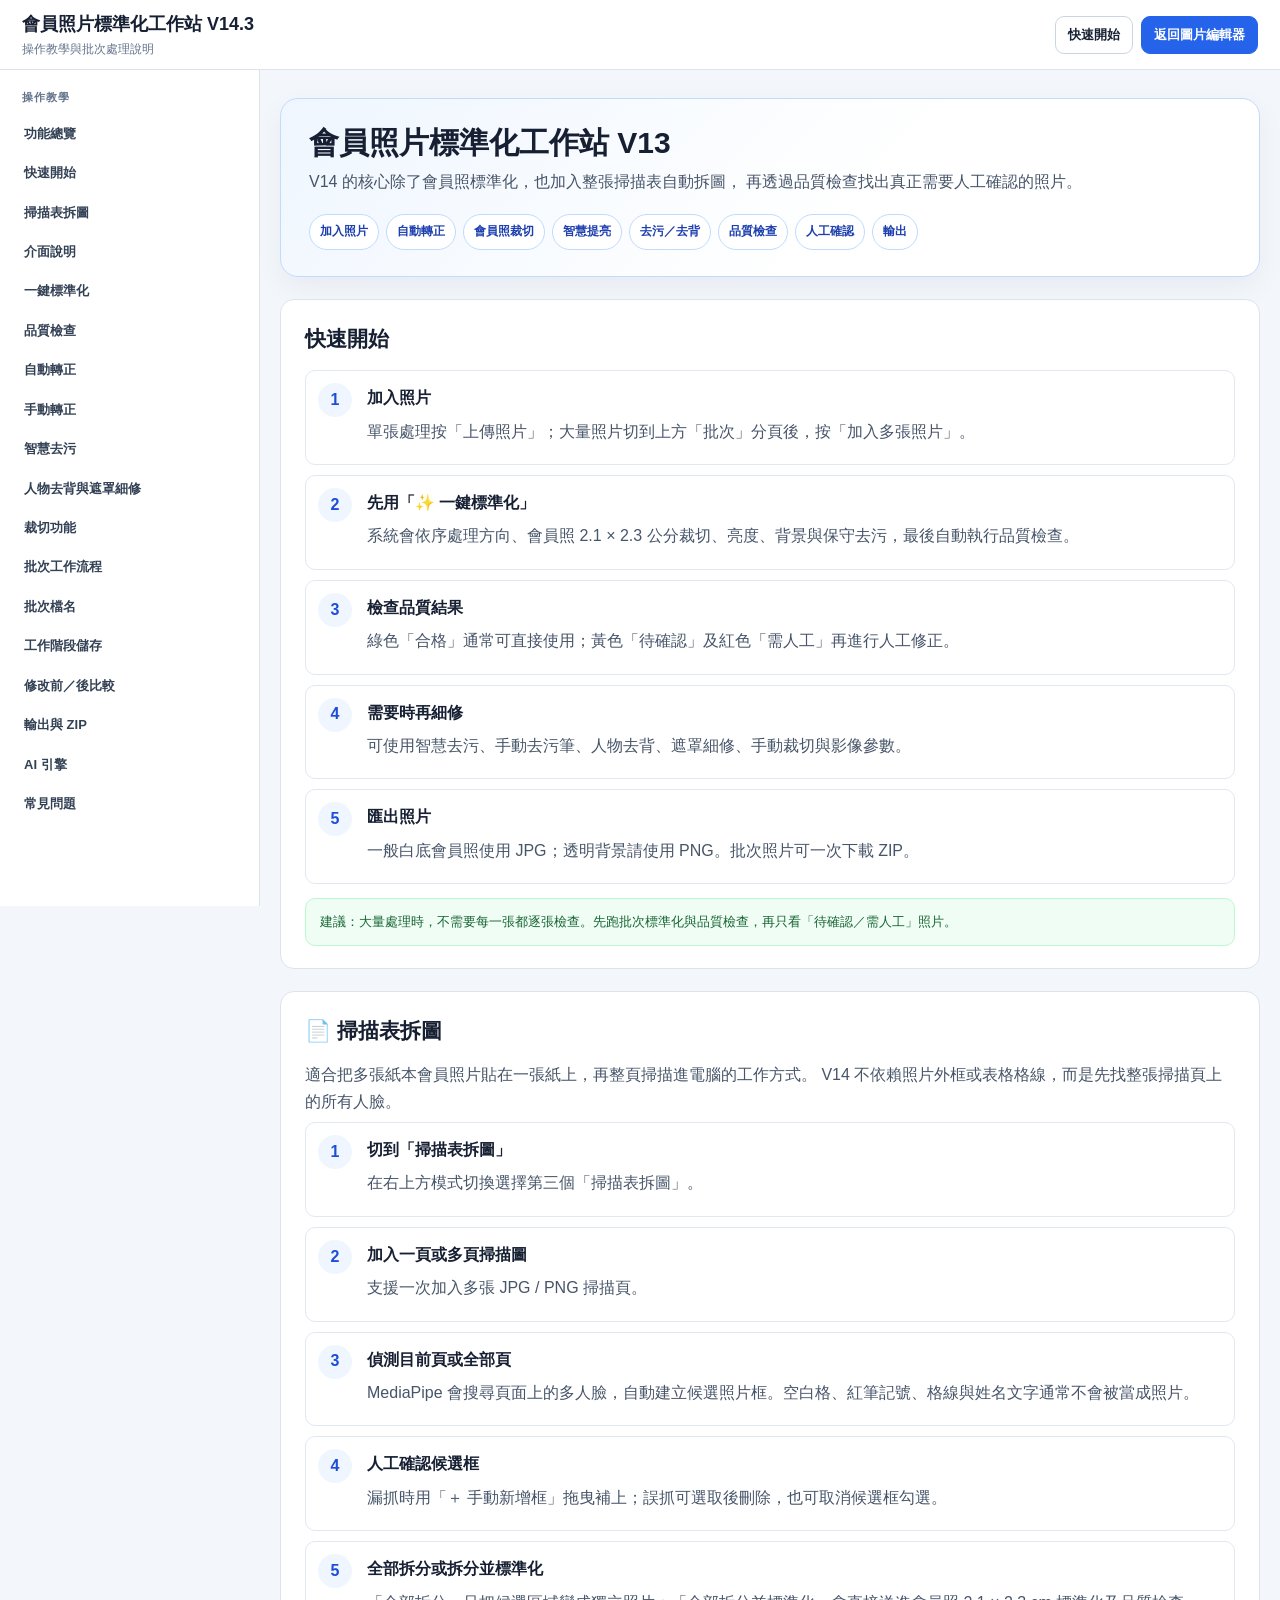
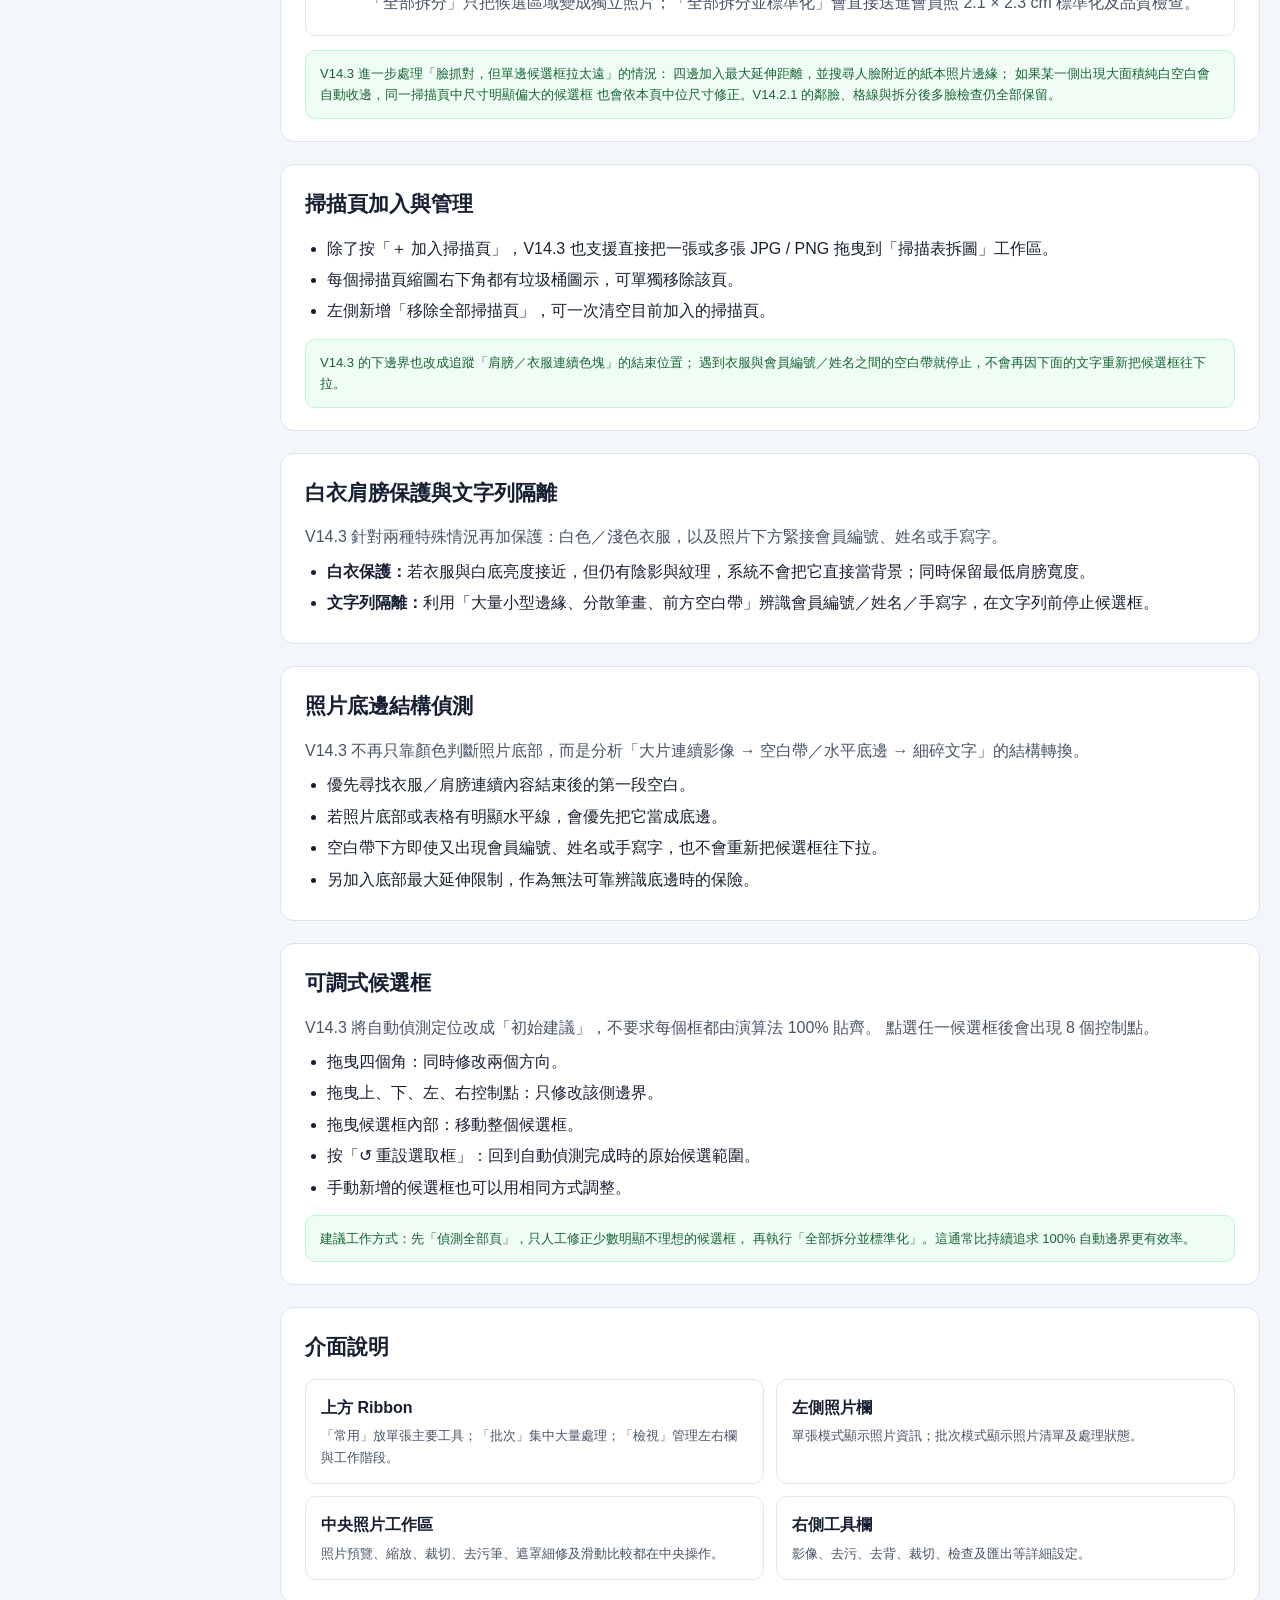
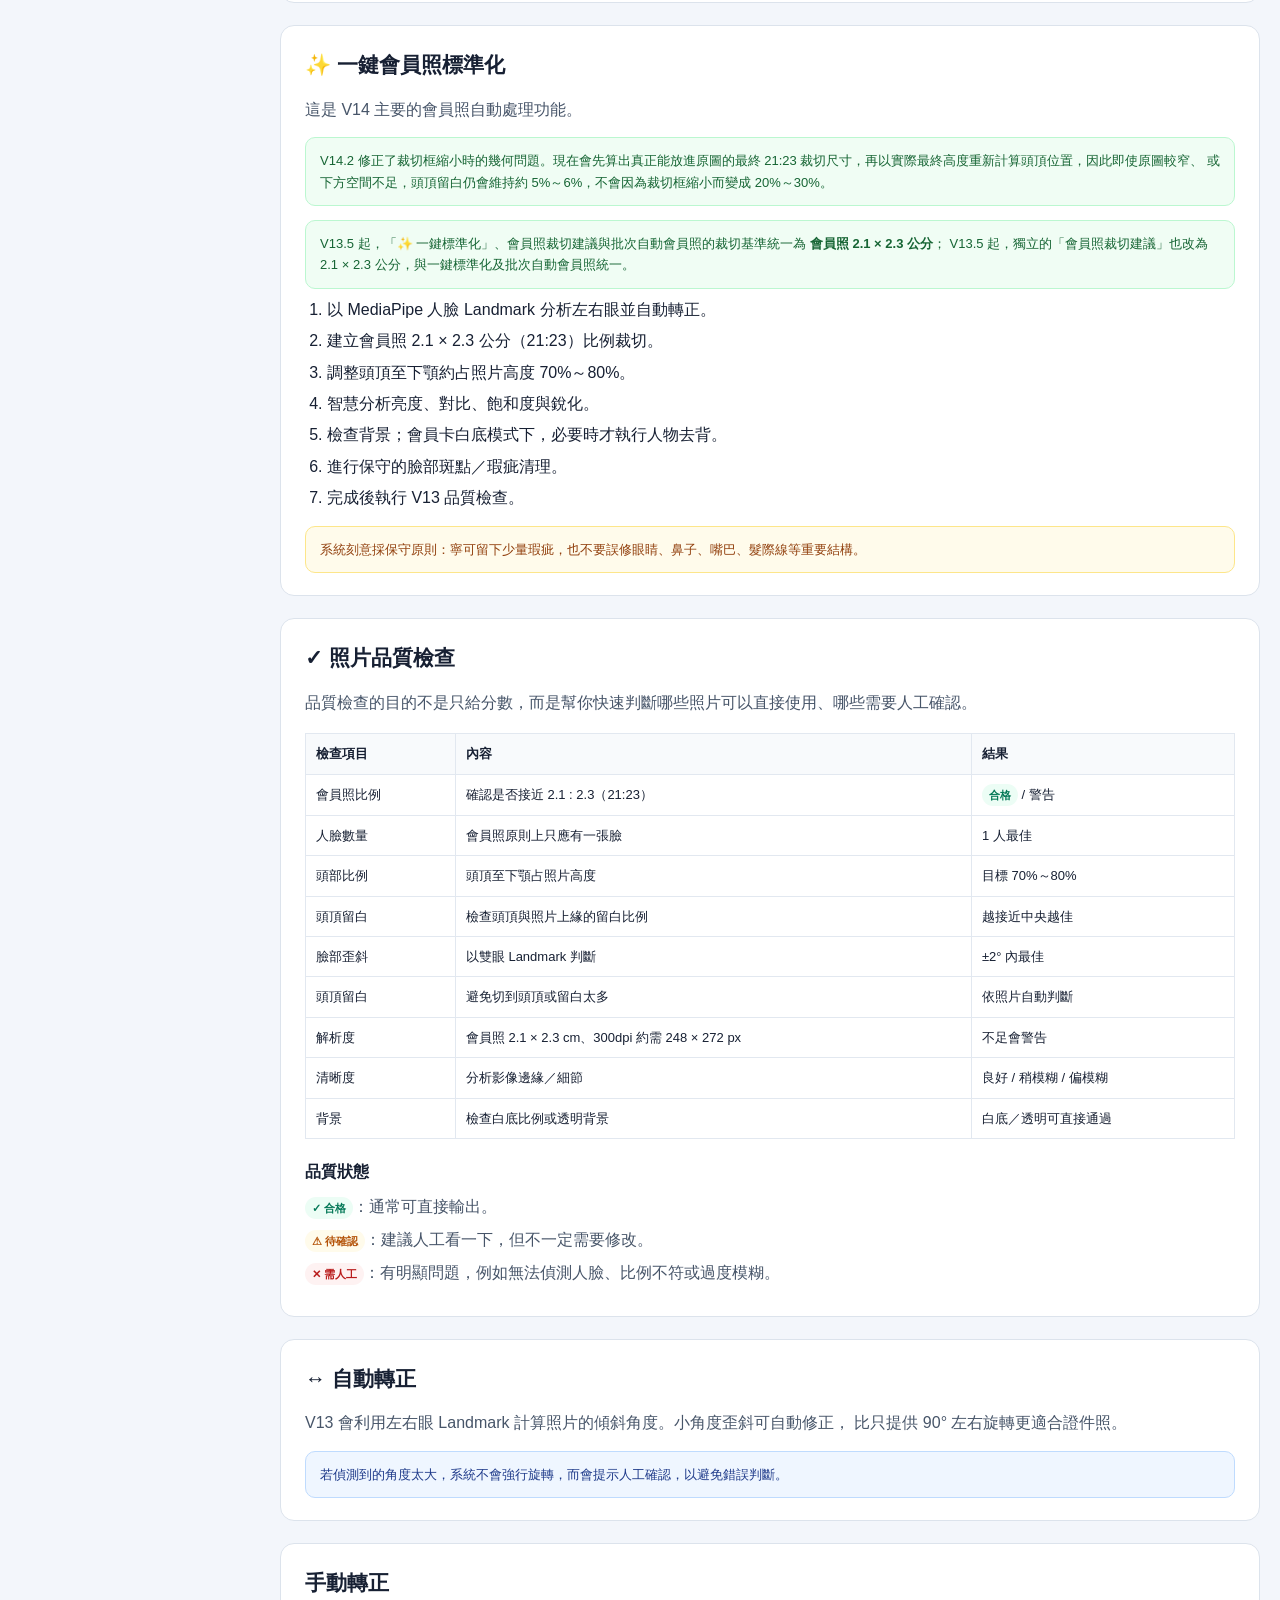
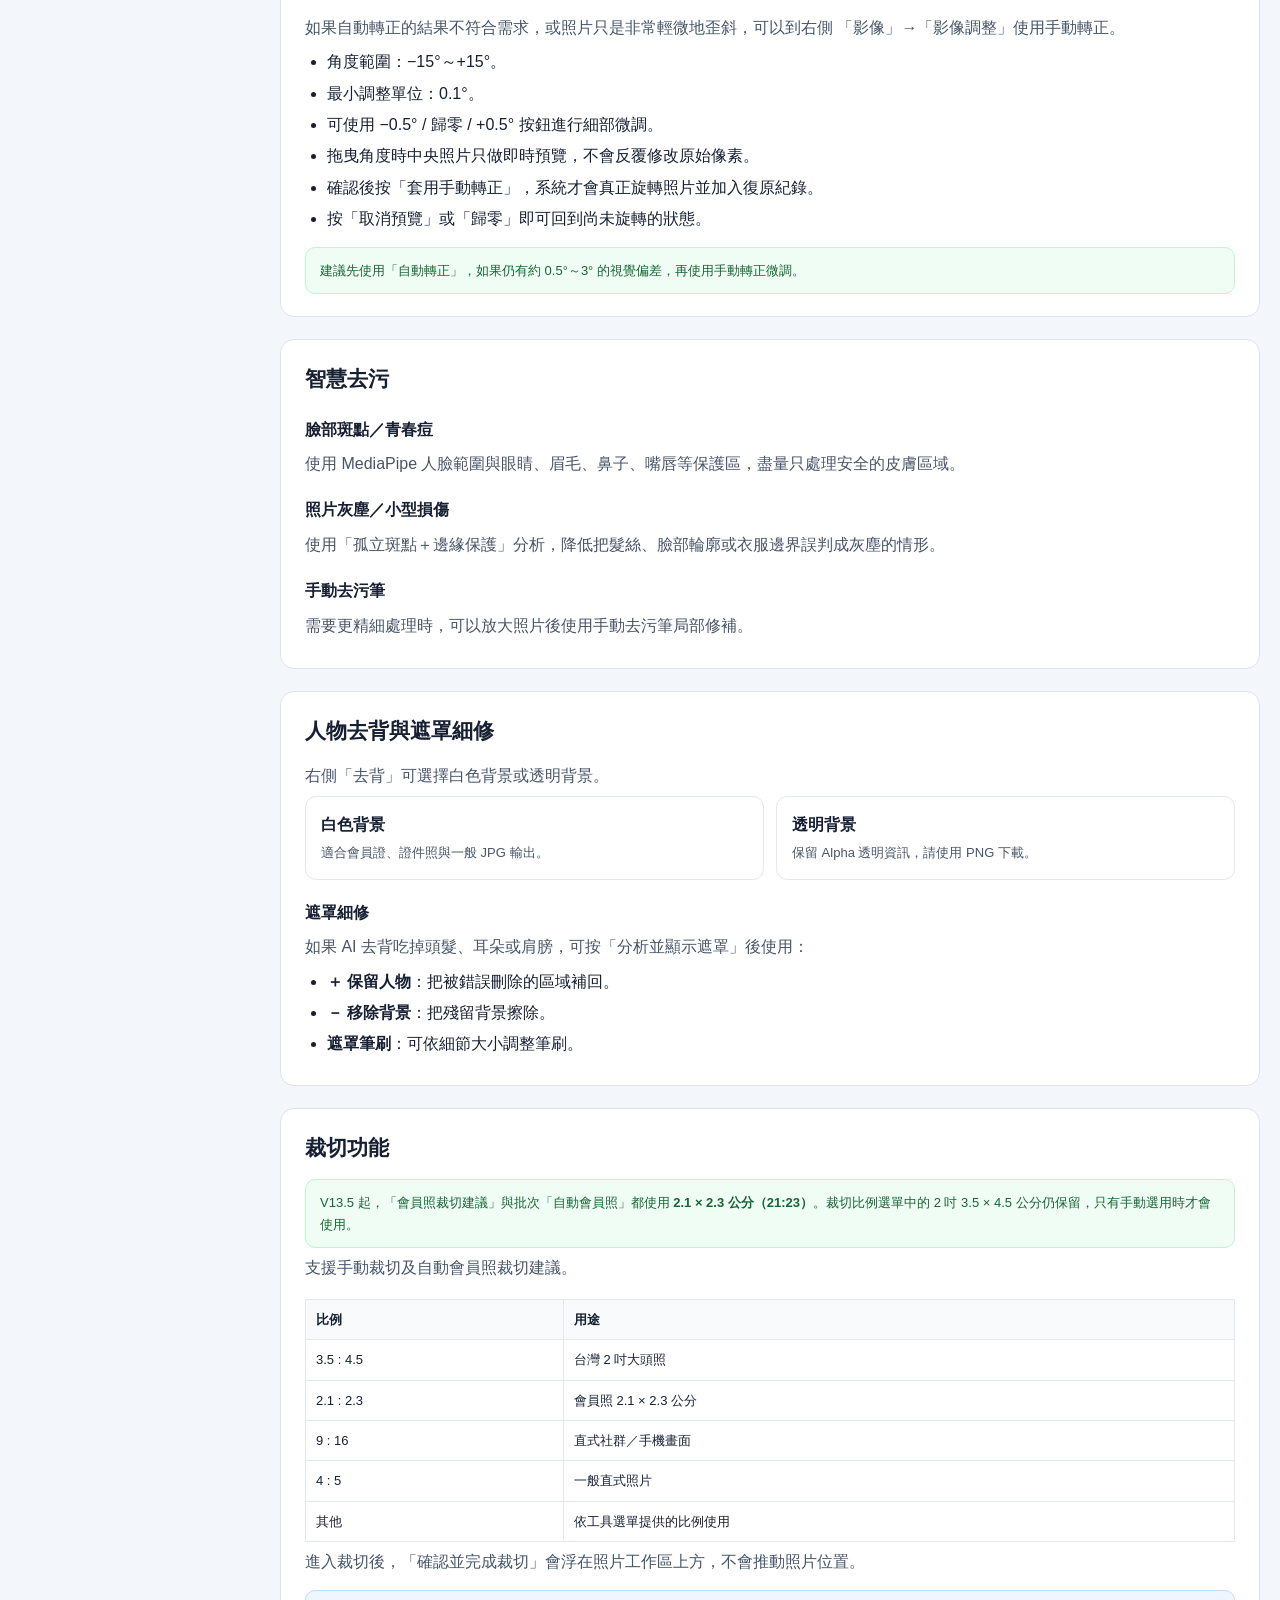
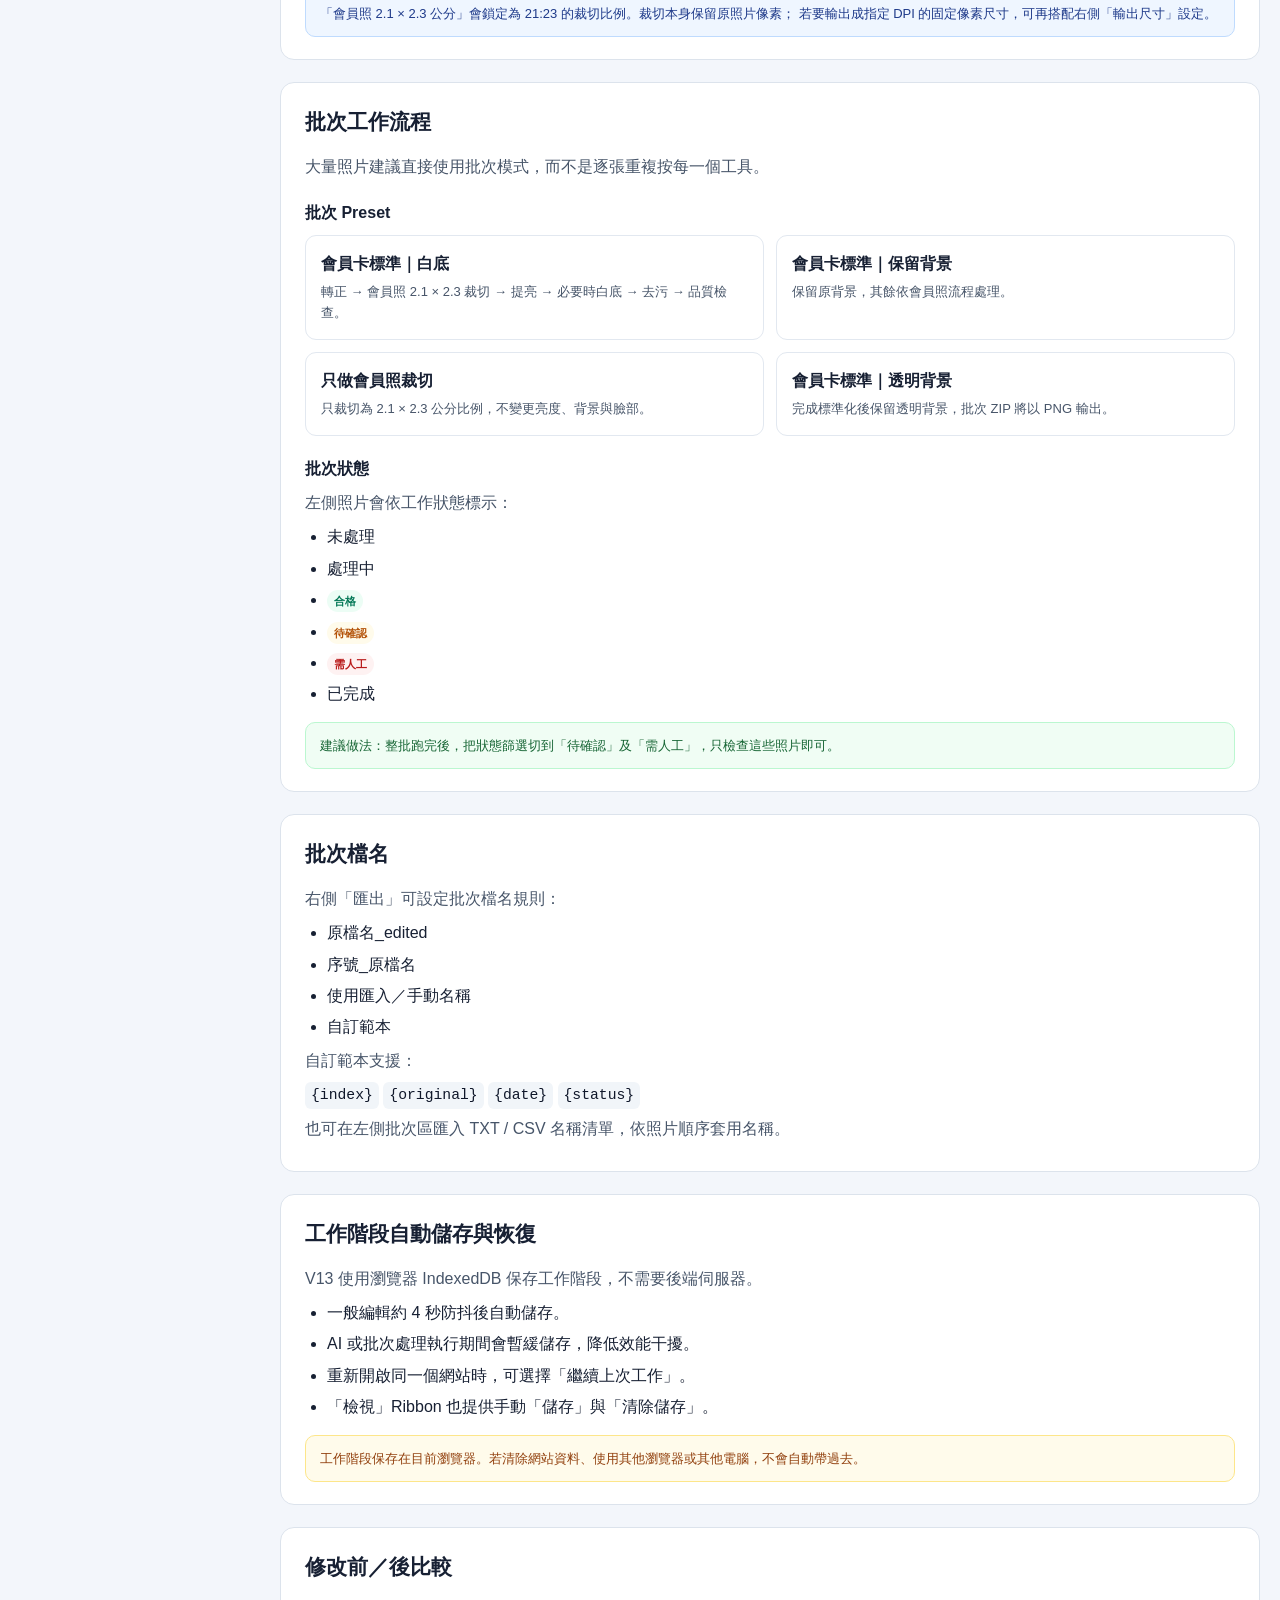
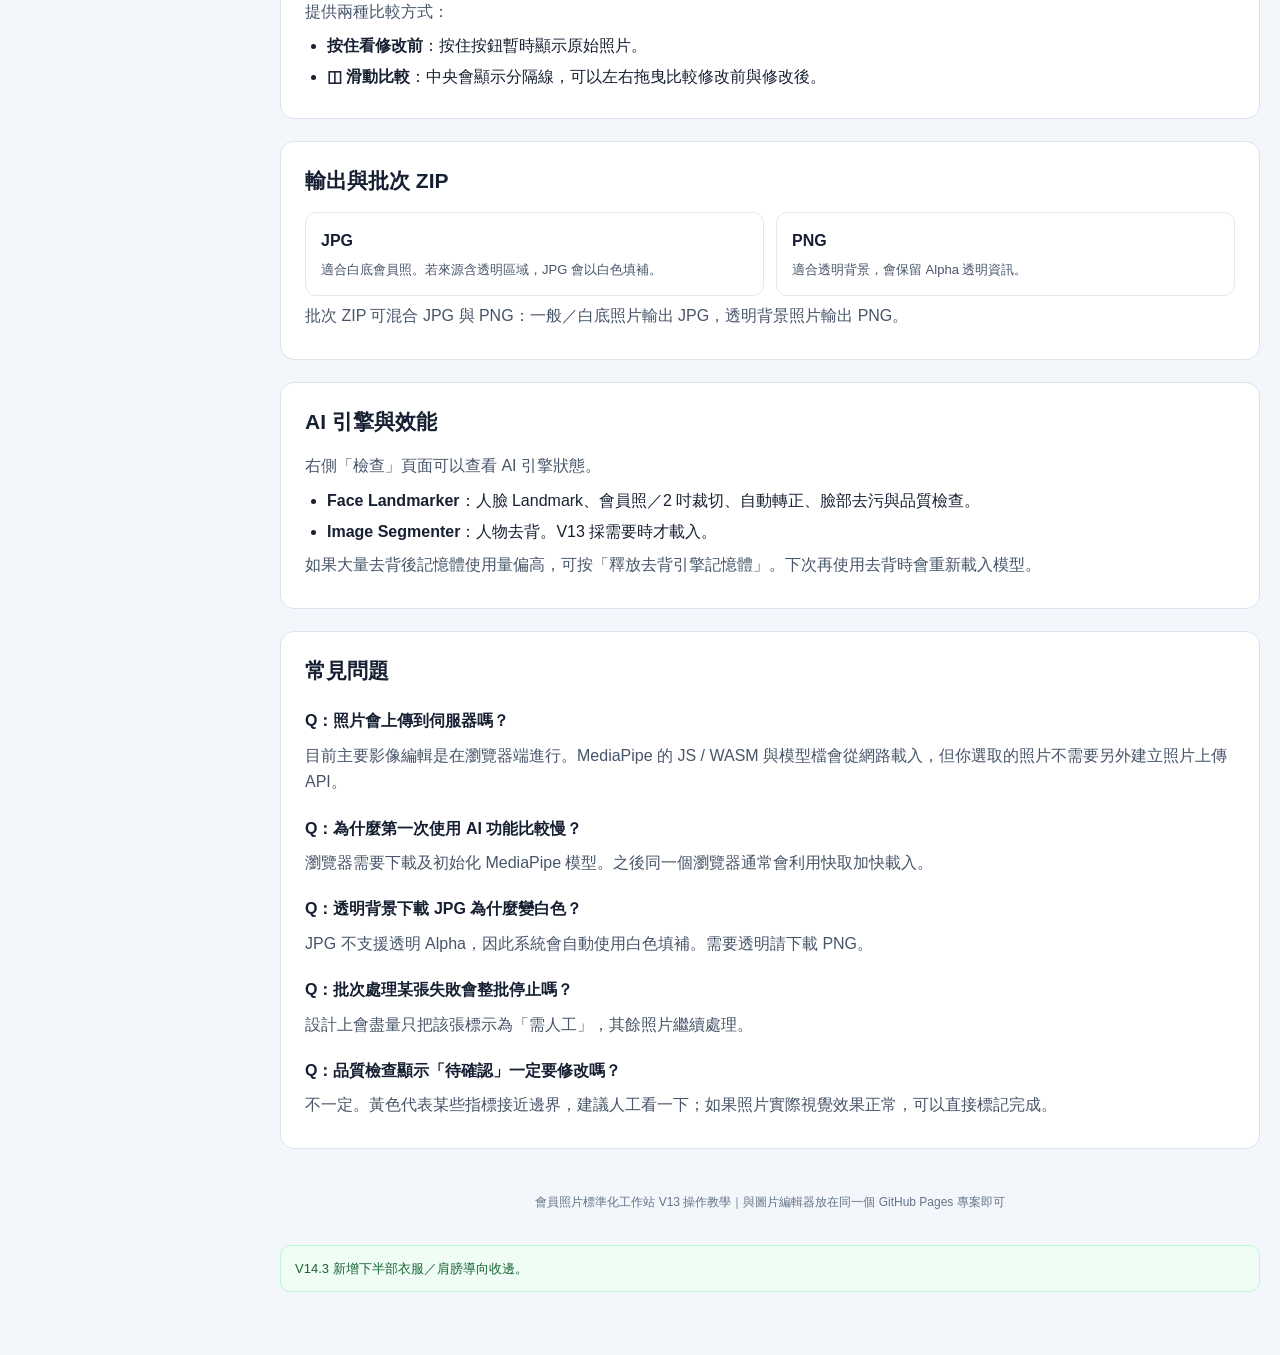
==== commit 128bc2b3: "Add files via upload" ====
--- a/help.html
+++ b/help.html
@@ -3,7 +3,7 @@
 <head>
 <meta charset="utf-8" />
 <meta name="viewport" content="width=device-width,initial-scale=1" />
-<title>會員照片標準化工作站 V14.2.6｜操作教學</title>
+<title>會員照片標準化工作站 V14.3｜操作教學</title>
 <style>
 :root{
   --bg:#f3f6fb;
@@ -256,7 +256,7 @@
 
 <header class="topbar">
   <div class="brand">
-    <strong>會員照片標準化工作站 V14.2.6</strong>
+    <strong>會員照片標準化工作站 V14.3</strong>
     <span>操作教學與批次處理說明</span>
   </div>
   <div class="top-actions">
@@ -358,7 +358,7 @@
       </div>
 
       <div class="callout green">
-        V14.2.6 進一步處理「臉抓對，但單邊候選框拉太遠」的情況：
+        V14.3 進一步處理「臉抓對，但單邊候選框拉太遠」的情況：
         四邊加入最大延伸距離，並搜尋人臉附近的紙本照片邊緣；
         如果某一側出現大面積純白空白會自動收邊，同一掃描頁中尺寸明顯偏大的候選框
         也會依本頁中位尺寸修正。V14.2.1 的鄰臉、格線與拆分後多臉檢查仍全部保留。
@@ -369,12 +369,12 @@
     <section class="section" id="scan-page-manage">
       <h2>掃描頁加入與管理</h2>
       <ul>
-        <li>除了按「＋ 加入掃描頁」，V14.2.6 也支援直接把一張或多張 JPG / PNG 拖曳到「掃描表拆圖」工作區。</li>
+        <li>除了按「＋ 加入掃描頁」，V14.3 也支援直接把一張或多張 JPG / PNG 拖曳到「掃描表拆圖」工作區。</li>
         <li>每個掃描頁縮圖右下角都有垃圾桶圖示，可單獨移除該頁。</li>
         <li>左側新增「移除全部掃描頁」，可一次清空目前加入的掃描頁。</li>
       </ul>
       <div class="callout green">
-        V14.2.6 的下邊界也改成追蹤「肩膀／衣服連續色塊」的結束位置；
+        V14.3 的下邊界也改成追蹤「肩膀／衣服連續色塊」的結束位置；
         遇到衣服與會員編號／姓名之間的空白帶就停止，不會再因下面的文字重新把候選框往下拉。
       </div>
     </section>
@@ -383,7 +383,7 @@
     <section class="section" id="scan-edge-special">
       <h2>白衣肩膀保護與文字列隔離</h2>
       <p>
-        V14.2.6 針對兩種特殊情況再加保護：白色／淺色衣服，以及照片下方緊接會員編號、姓名或手寫字。
+        V14.3 針對兩種特殊情況再加保護：白色／淺色衣服，以及照片下方緊接會員編號、姓名或手寫字。
       </p>
       <ul>
         <li><strong>白衣保護：</strong>若衣服與白底亮度接近，但仍有陰影與紋理，系統不會把它直接當背景；同時保留最低肩膀寬度。</li>
@@ -395,7 +395,7 @@
     <section class="section" id="scan-bottom-structure">
       <h2>照片底邊結構偵測</h2>
       <p>
-        V14.2.6 不再只靠顏色判斷照片底部，而是分析「大片連續影像 → 空白帶／水平底邊 → 細碎文字」的結構轉換。
+        V14.3 不再只靠顏色判斷照片底部，而是分析「大片連續影像 → 空白帶／水平底邊 → 細碎文字」的結構轉換。
       </p>
       <ul>
         <li>優先尋找衣服／肩膀連續內容結束後的第一段空白。</li>
@@ -403,6 +403,26 @@
         <li>空白帶下方即使又出現會員編號、姓名或手寫字，也不會重新把候選框往下拉。</li>
         <li>另加入底部最大延伸限制，作為無法可靠辨識底邊時的保險。</li>
       </ul>
+    </section>
+
+
+    <section class="section" id="scan-adjustable-box">
+      <h2>可調式候選框</h2>
+      <p>
+        V14.3 將自動偵測定位改成「初始建議」，不要求每個框都由演算法 100% 貼齊。
+        點選任一候選框後會出現 8 個控制點。
+      </p>
+      <ul>
+        <li>拖曳四個角：同時修改兩個方向。</li>
+        <li>拖曳上、下、左、右控制點：只修改該側邊界。</li>
+        <li>拖曳候選框內部：移動整個候選框。</li>
+        <li>按「↺ 重設選取框」：回到自動偵測完成時的原始候選範圍。</li>
+        <li>手動新增的候選框也可以用相同方式調整。</li>
+      </ul>
+      <div class="callout green">
+        建議工作方式：先「偵測全部頁」，只人工修正少數明顯不理想的候選框，
+        再執行「全部拆分並標準化」。這通常比持續追求 100% 自動邊界更有效率。
+      </div>
     </section>
 
     <section class="section" id="interface">
@@ -683,7 +703,7 @@
     <div class="footer">
       會員照片標準化工作站 V13 操作教學｜與圖片編輯器放在同一個 GitHub Pages 專案即可
     </div>
-        <div class="callout green">V14.2.6 新增下半部衣服／肩膀導向收邊。</div>
+        <div class="callout green">V14.3 新增下半部衣服／肩膀導向收邊。</div>
     </main>
 </div>
 </body>
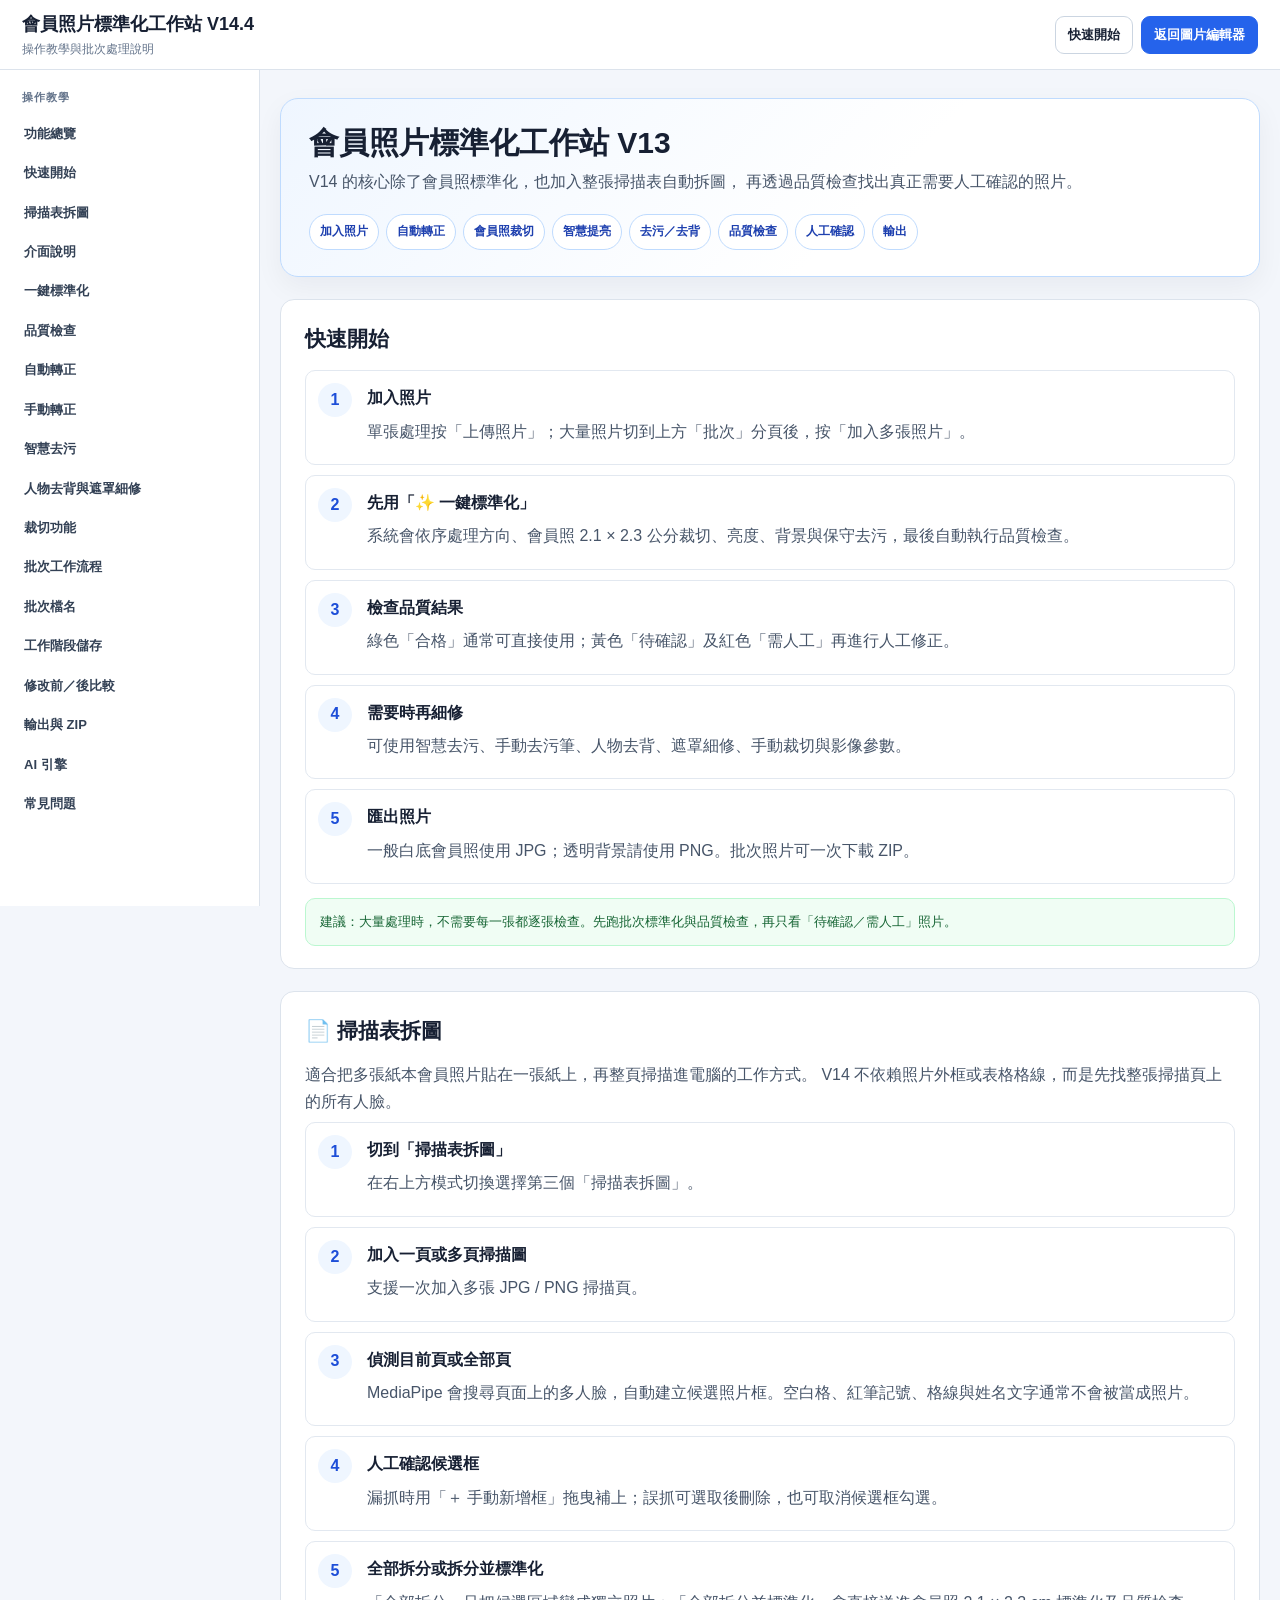
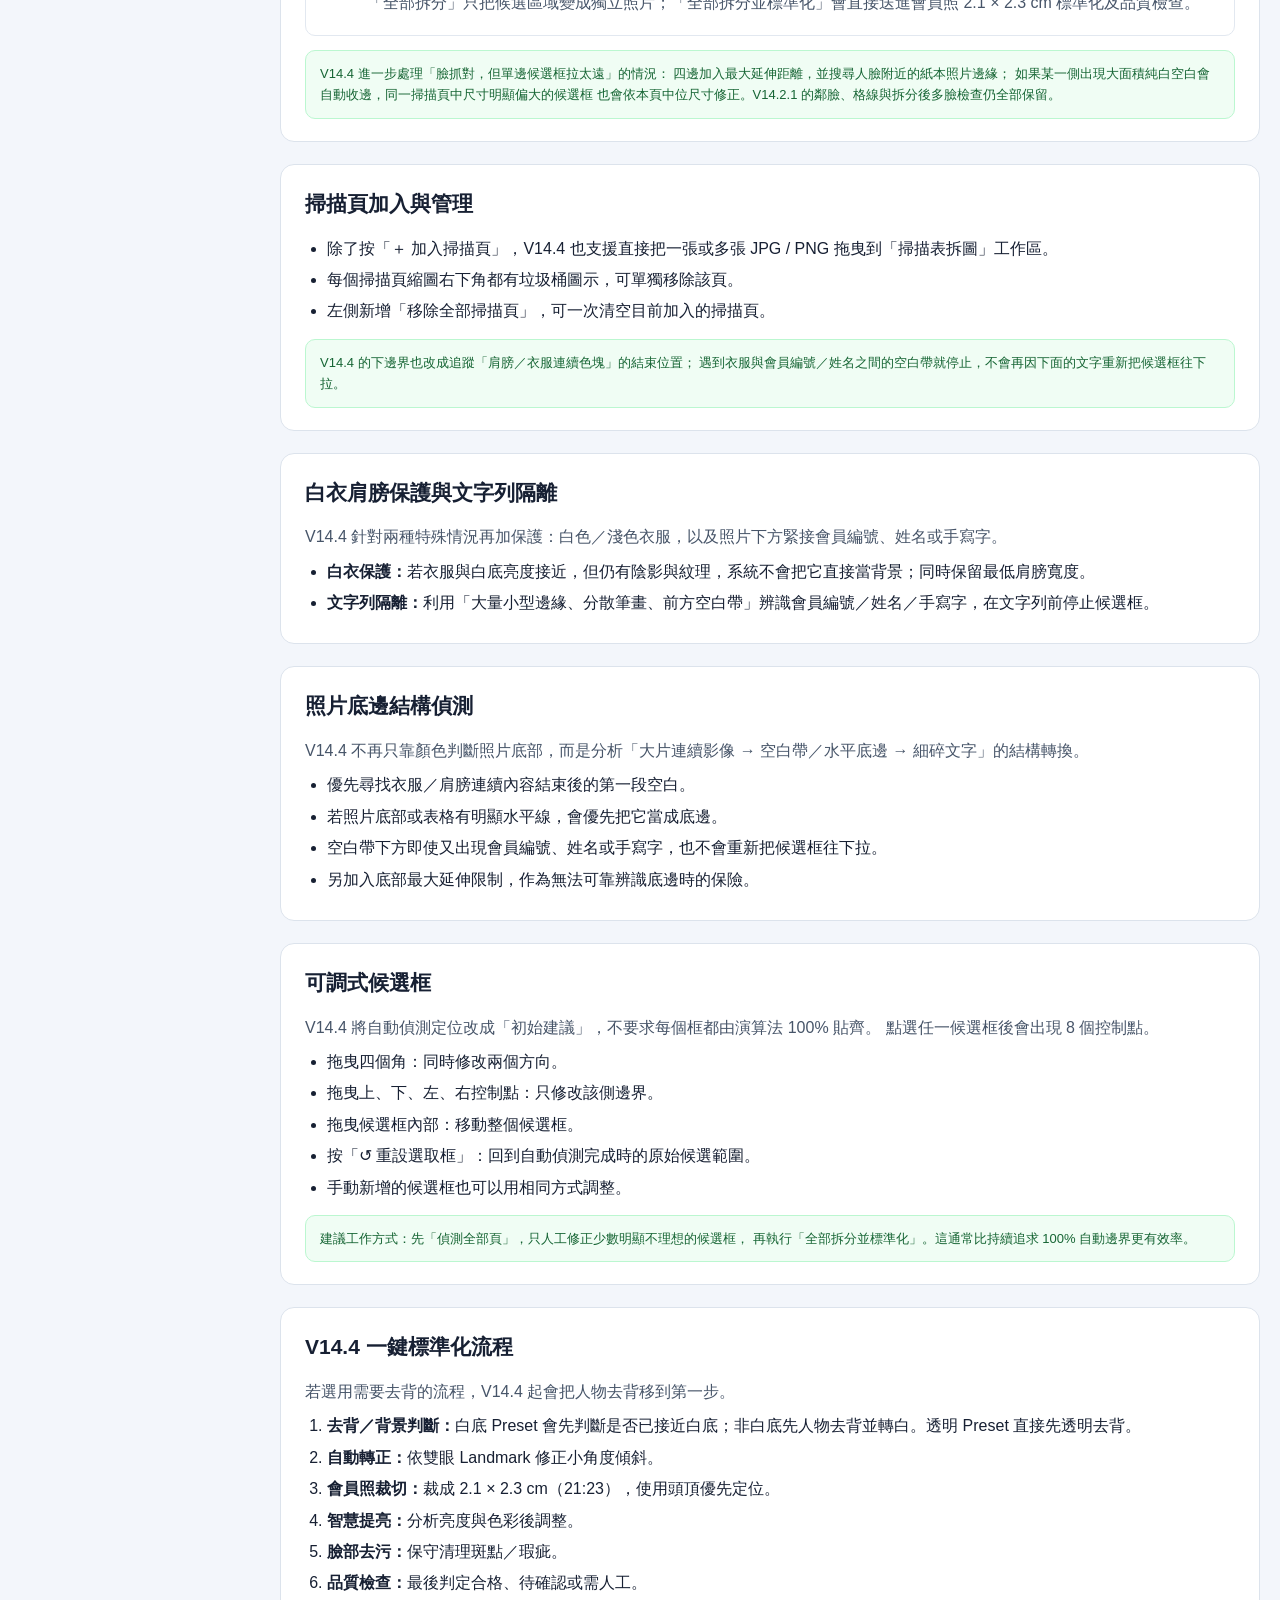
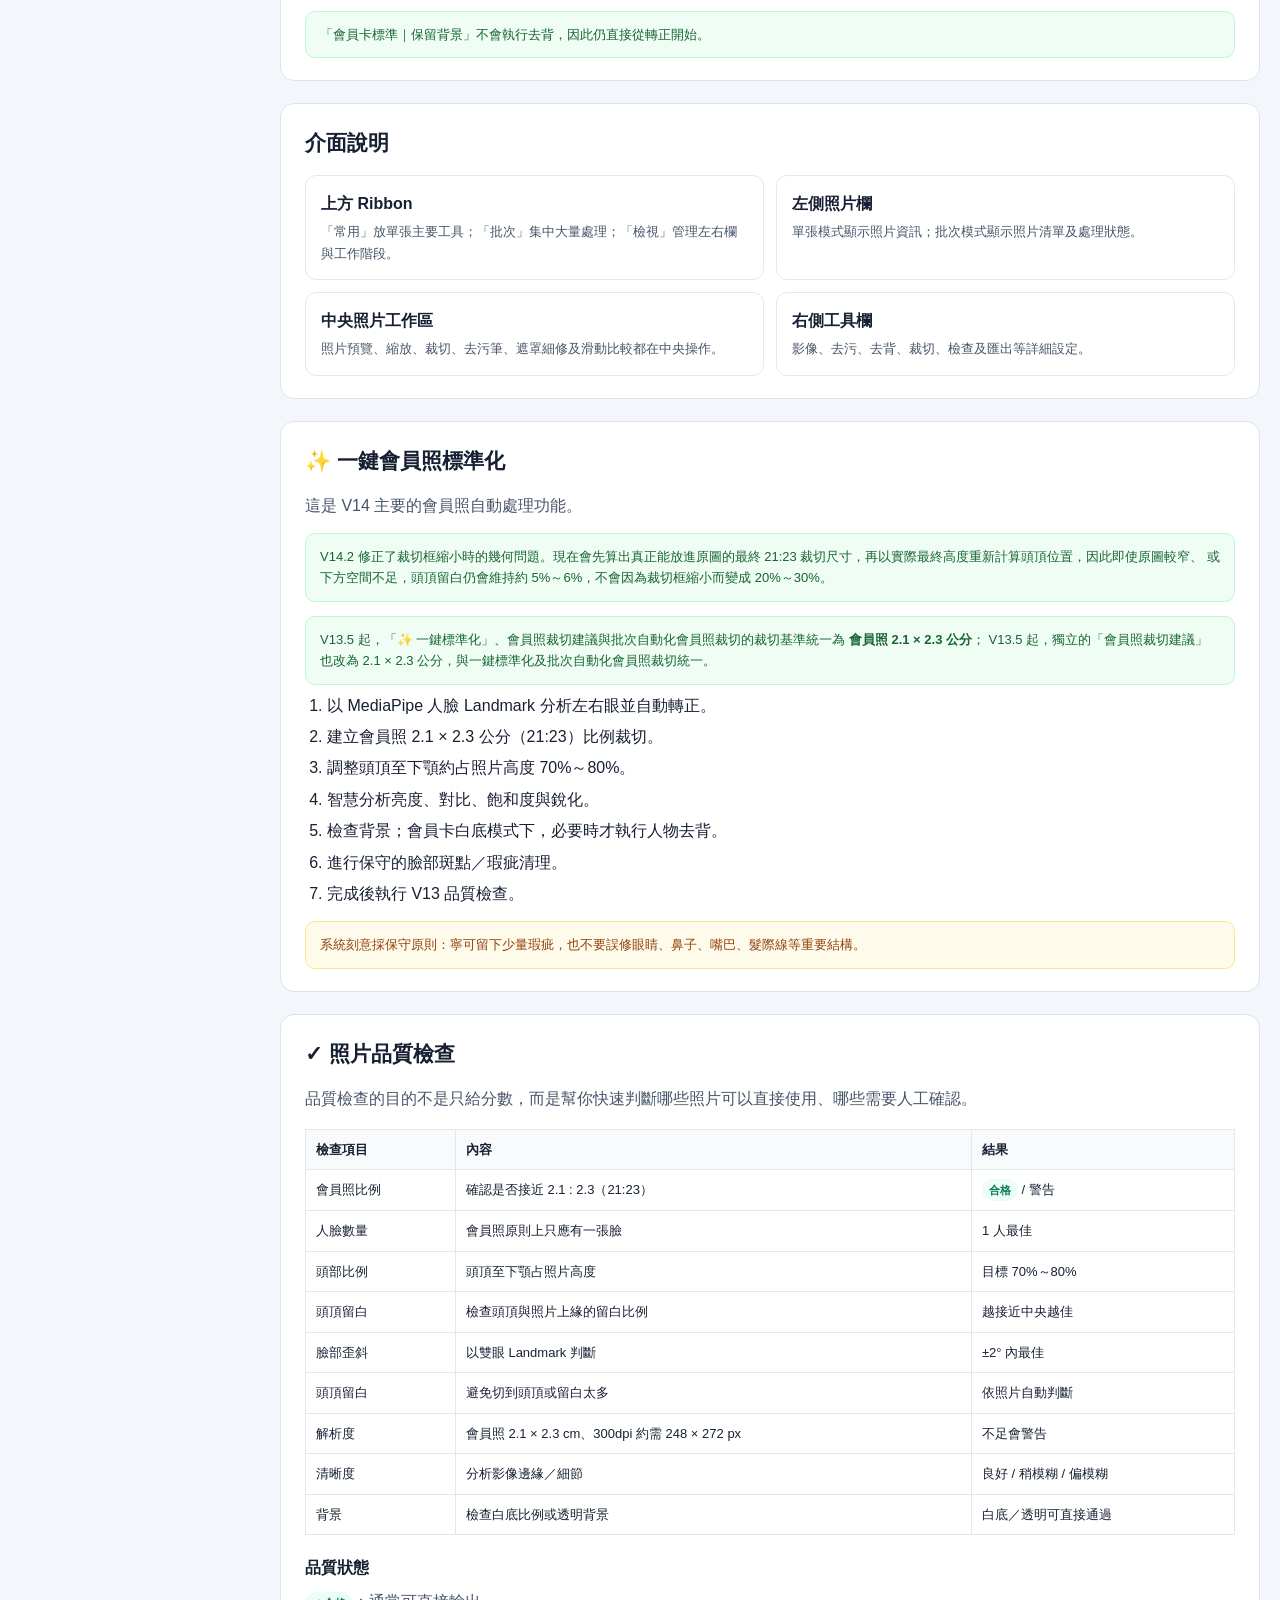
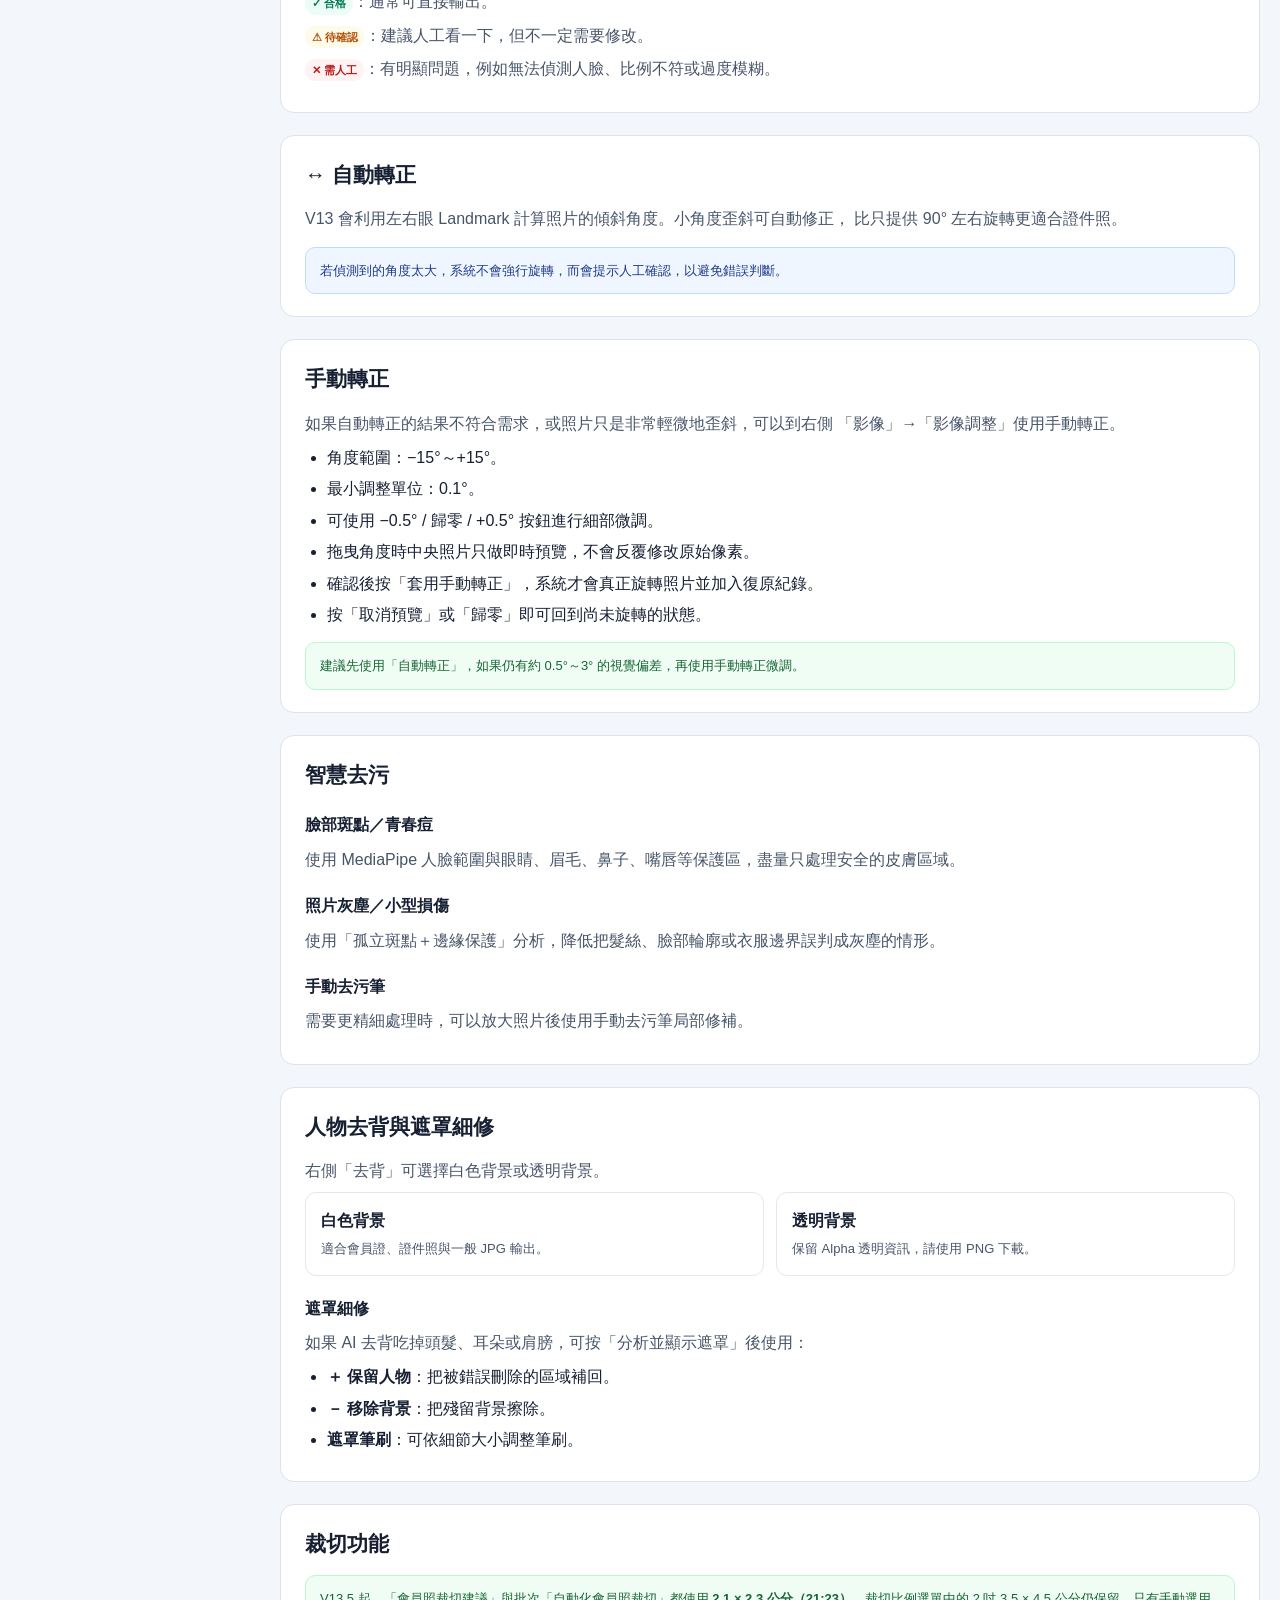
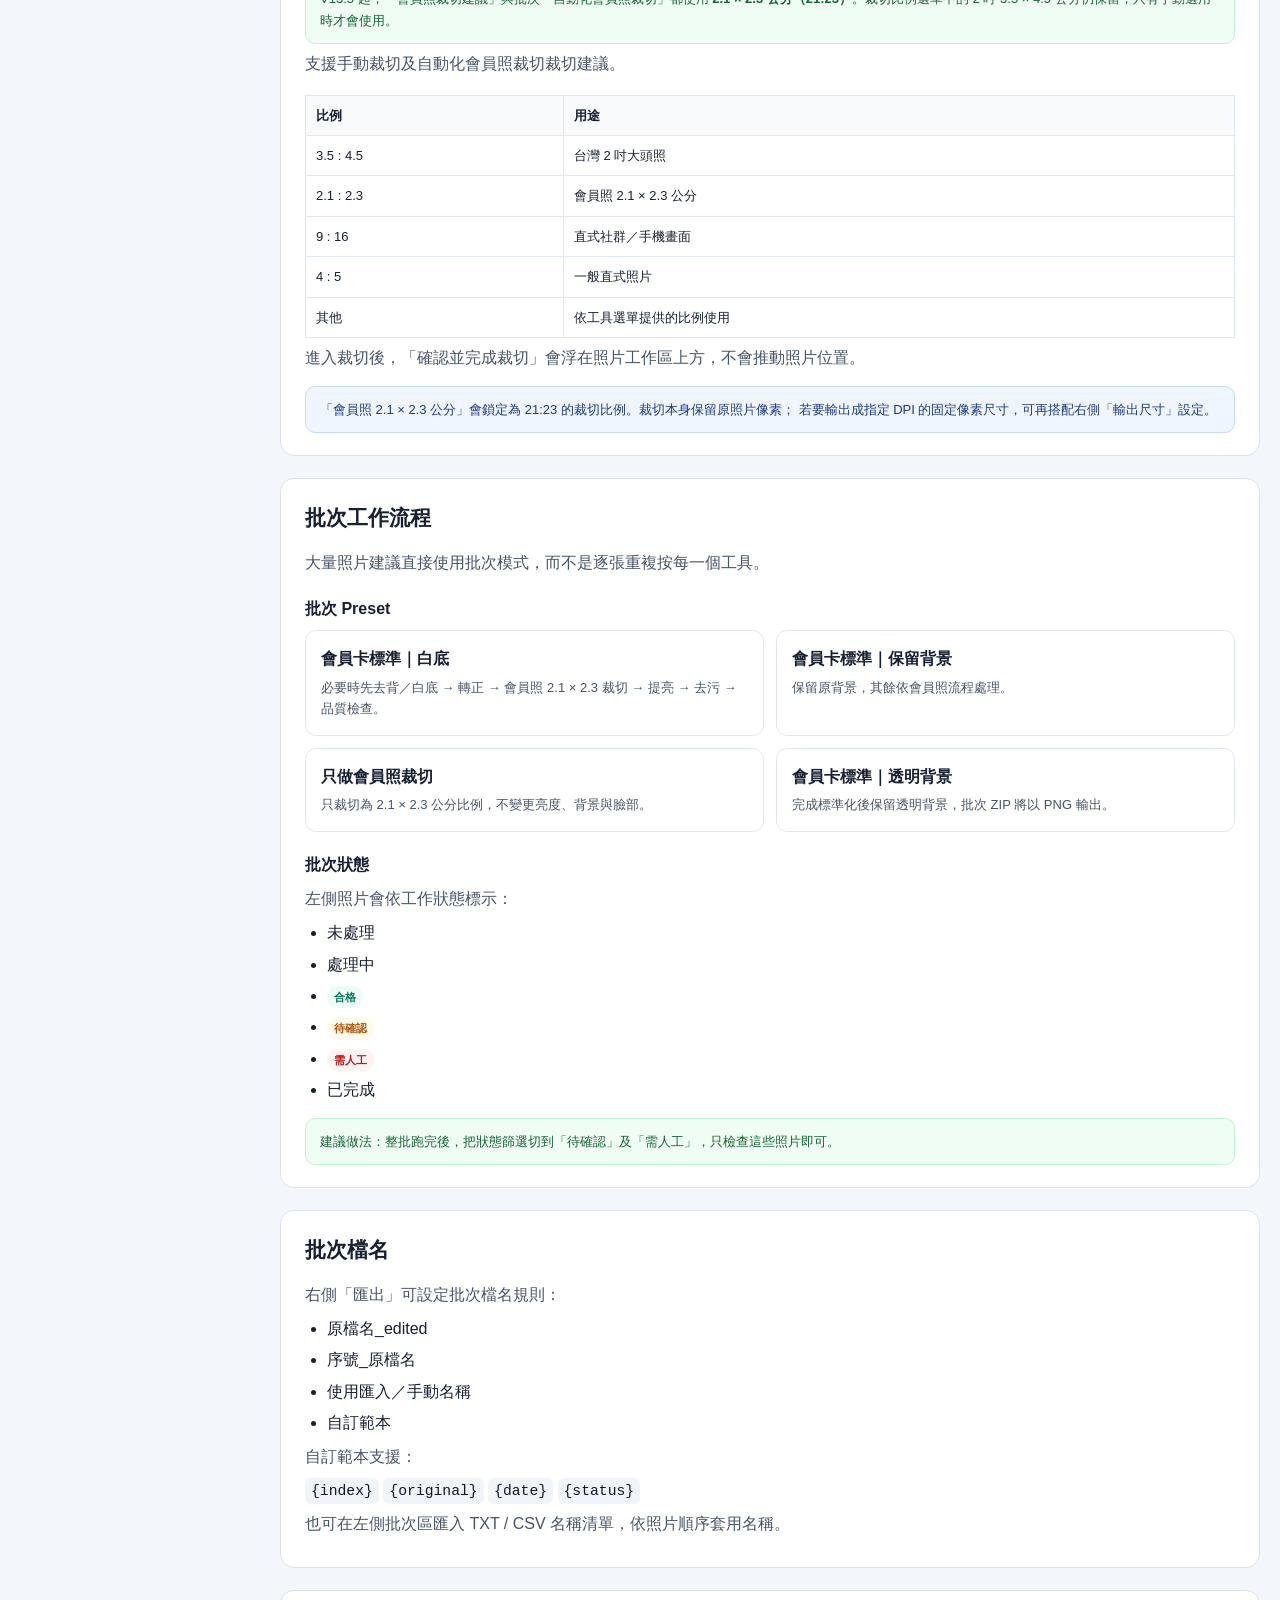
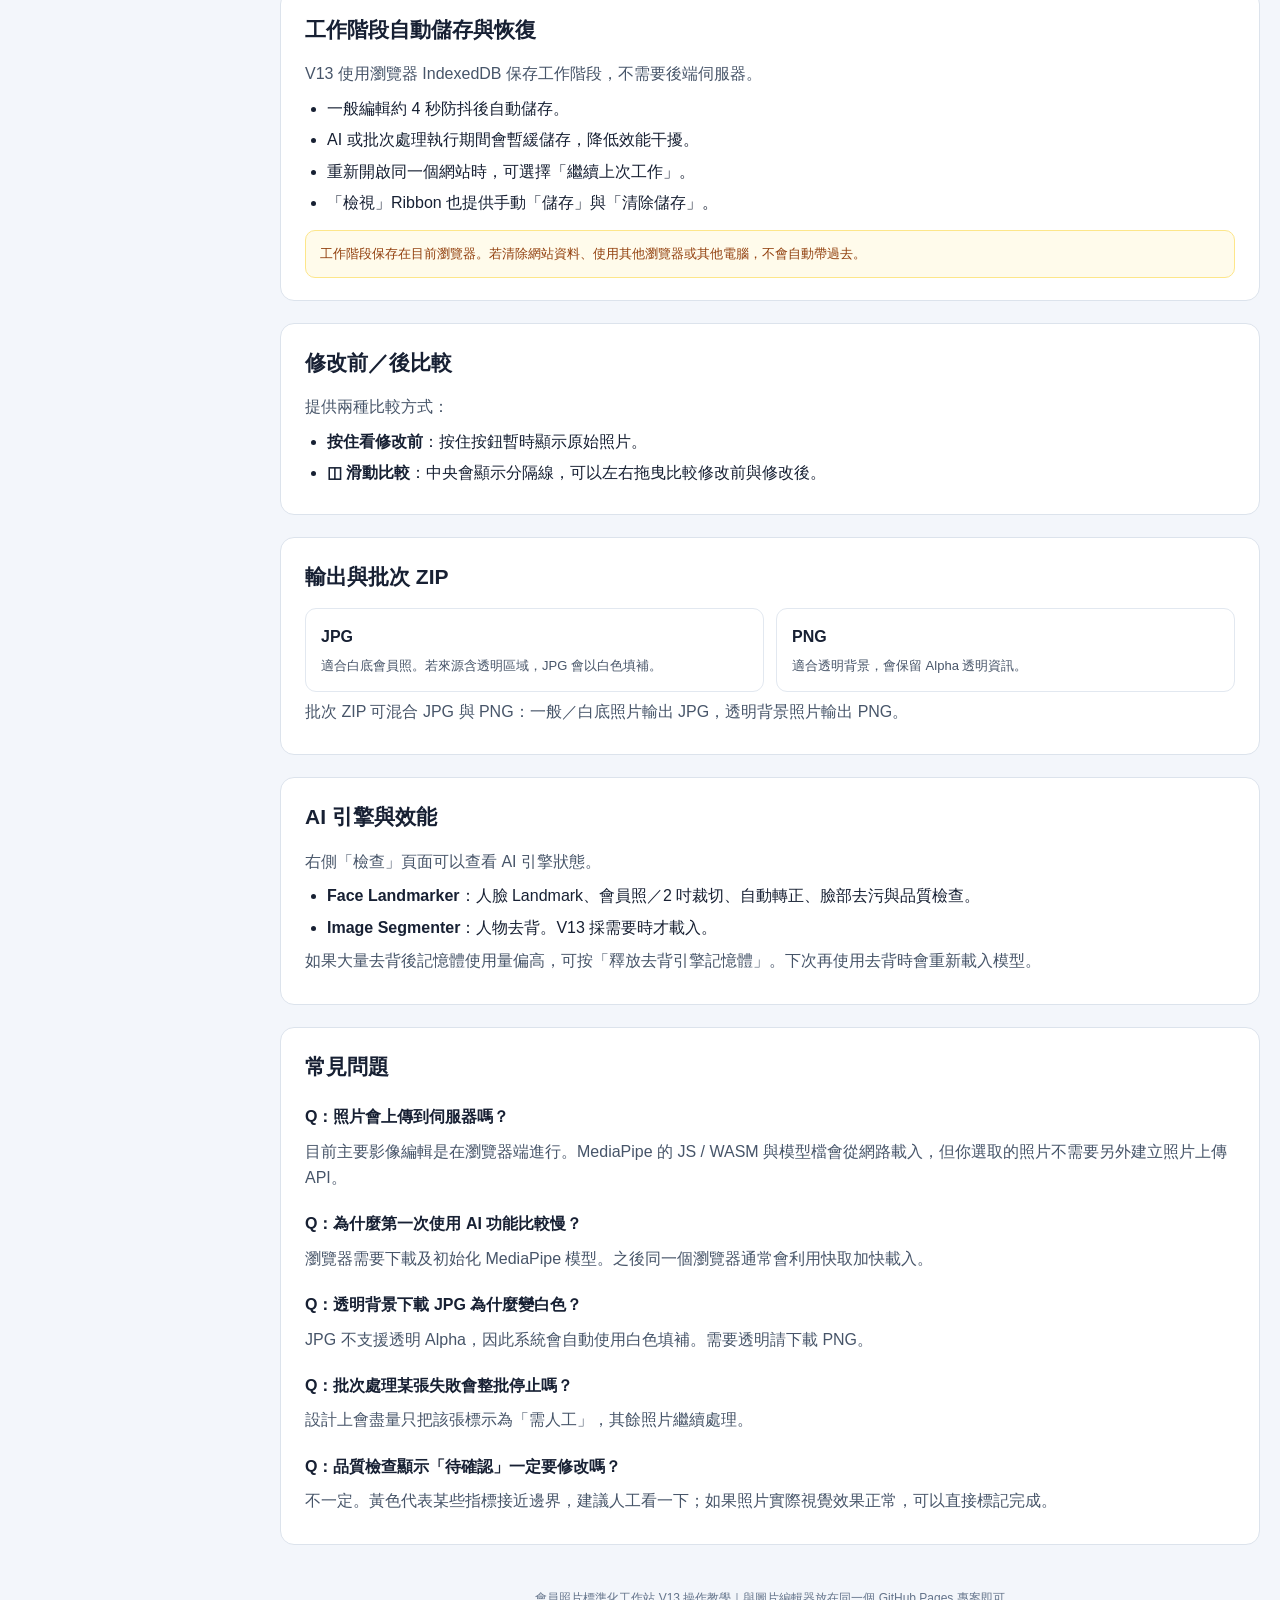
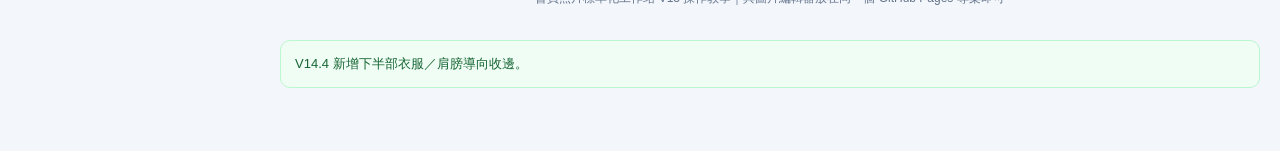
==== commit 2e2f2366: "Add files via upload" ====
--- a/help.html
+++ b/help.html
@@ -3,7 +3,7 @@
 <head>
 <meta charset="utf-8" />
 <meta name="viewport" content="width=device-width,initial-scale=1" />
-<title>會員照片標準化工作站 V14.3｜操作教學</title>
+<title>會員照片標準化工作站 V14.4｜操作教學</title>
 <style>
 :root{
   --bg:#f3f6fb;
@@ -256,7 +256,7 @@
 
 <header class="topbar">
   <div class="brand">
-    <strong>會員照片標準化工作站 V14.3</strong>
+    <strong>會員照片標準化工作站 V14.4</strong>
     <span>操作教學與批次處理說明</span>
   </div>
   <div class="top-actions">
@@ -358,7 +358,7 @@
       </div>
 
       <div class="callout green">
-        V14.3 進一步處理「臉抓對，但單邊候選框拉太遠」的情況：
+        V14.4 進一步處理「臉抓對，但單邊候選框拉太遠」的情況：
         四邊加入最大延伸距離，並搜尋人臉附近的紙本照片邊緣；
         如果某一側出現大面積純白空白會自動收邊，同一掃描頁中尺寸明顯偏大的候選框
         也會依本頁中位尺寸修正。V14.2.1 的鄰臉、格線與拆分後多臉檢查仍全部保留。
@@ -369,12 +369,12 @@
     <section class="section" id="scan-page-manage">
       <h2>掃描頁加入與管理</h2>
       <ul>
-        <li>除了按「＋ 加入掃描頁」，V14.3 也支援直接把一張或多張 JPG / PNG 拖曳到「掃描表拆圖」工作區。</li>
+        <li>除了按「＋ 加入掃描頁」，V14.4 也支援直接把一張或多張 JPG / PNG 拖曳到「掃描表拆圖」工作區。</li>
         <li>每個掃描頁縮圖右下角都有垃圾桶圖示，可單獨移除該頁。</li>
         <li>左側新增「移除全部掃描頁」，可一次清空目前加入的掃描頁。</li>
       </ul>
       <div class="callout green">
-        V14.3 的下邊界也改成追蹤「肩膀／衣服連續色塊」的結束位置；
+        V14.4 的下邊界也改成追蹤「肩膀／衣服連續色塊」的結束位置；
         遇到衣服與會員編號／姓名之間的空白帶就停止，不會再因下面的文字重新把候選框往下拉。
       </div>
     </section>
@@ -383,7 +383,7 @@
     <section class="section" id="scan-edge-special">
       <h2>白衣肩膀保護與文字列隔離</h2>
       <p>
-        V14.3 針對兩種特殊情況再加保護：白色／淺色衣服，以及照片下方緊接會員編號、姓名或手寫字。
+        V14.4 針對兩種特殊情況再加保護：白色／淺色衣服，以及照片下方緊接會員編號、姓名或手寫字。
       </p>
       <ul>
         <li><strong>白衣保護：</strong>若衣服與白底亮度接近，但仍有陰影與紋理，系統不會把它直接當背景；同時保留最低肩膀寬度。</li>
@@ -395,7 +395,7 @@
     <section class="section" id="scan-bottom-structure">
       <h2>照片底邊結構偵測</h2>
       <p>
-        V14.3 不再只靠顏色判斷照片底部，而是分析「大片連續影像 → 空白帶／水平底邊 → 細碎文字」的結構轉換。
+        V14.4 不再只靠顏色判斷照片底部，而是分析「大片連續影像 → 空白帶／水平底邊 → 細碎文字」的結構轉換。
       </p>
       <ul>
         <li>優先尋找衣服／肩膀連續內容結束後的第一段空白。</li>
@@ -409,7 +409,7 @@
     <section class="section" id="scan-adjustable-box">
       <h2>可調式候選框</h2>
       <p>
-        V14.3 將自動偵測定位改成「初始建議」，不要求每個框都由演算法 100% 貼齊。
+        V14.4 將自動偵測定位改成「初始建議」，不要求每個框都由演算法 100% 貼齊。
         點選任一候選框後會出現 8 個控制點。
       </p>
       <ul>
@@ -422,6 +422,23 @@
       <div class="callout green">
         建議工作方式：先「偵測全部頁」，只人工修正少數明顯不理想的候選框，
         再執行「全部拆分並標準化」。這通常比持續追求 100% 自動邊界更有效率。
+      </div>
+    </section>
+
+
+    <section class="section" id="workflow-v144">
+      <h2>V14.4 一鍵標準化流程</h2>
+      <p>若選用需要去背的流程，V14.4 起會把人物去背移到第一步。</p>
+      <ol>
+        <li><strong>去背／背景判斷：</strong>白底 Preset 會先判斷是否已接近白底；非白底先人物去背並轉白。透明 Preset 直接先透明去背。</li>
+        <li><strong>自動轉正：</strong>依雙眼 Landmark 修正小角度傾斜。</li>
+        <li><strong>會員照裁切：</strong>裁成 2.1 × 2.3 cm（21:23），使用頭頂優先定位。</li>
+        <li><strong>智慧提亮：</strong>分析亮度與色彩後調整。</li>
+        <li><strong>臉部去污：</strong>保守清理斑點／瑕疵。</li>
+        <li><strong>品質檢查：</strong>最後判定合格、待確認或需人工。</li>
+      </ol>
+      <div class="callout green">
+        「會員卡標準｜保留背景」不會執行去背，因此仍直接從轉正開始。
       </div>
     </section>
 
@@ -457,8 +474,8 @@
       </div>
 
       <div class="callout green">
-        V13.5 起，「✨ 一鍵標準化」、會員照裁切建議與批次自動會員照的裁切基準統一為 <strong>會員照 2.1 × 2.3 公分</strong>；
-        V13.5 起，獨立的「會員照裁切建議」也改為 2.1 × 2.3 公分，與一鍵標準化及批次自動會員照統一。
+        V13.5 起，「✨ 一鍵標準化」、會員照裁切建議與批次自動化會員照裁切的裁切基準統一為 <strong>會員照 2.1 × 2.3 公分</strong>；
+        V13.5 起，獨立的「會員照裁切建議」也改為 2.1 × 2.3 公分，與一鍵標準化及批次自動化會員照裁切統一。
       </div>
       <ol>
         <li>以 MediaPipe 人臉 Landmark 分析左右眼並自動轉正。</li>
@@ -565,11 +582,11 @@
     <section class="section" id="crop">
       <h2>裁切功能</h2>
       <div class="callout green">
-        V13.5 起，「會員照裁切建議」與批次「自動會員照」都使用
+        V13.5 起，「會員照裁切建議」與批次「自動化會員照裁切」都使用
         <strong>2.1 × 2.3 公分（21:23）</strong>。裁切比例選單中的
         2 吋 3.5 × 4.5 公分仍保留，只有手動選用時才會使用。
       </div>
-      <p>支援手動裁切及自動會員照裁切建議。</p>
+      <p>支援手動裁切及自動化會員照裁切裁切建議。</p>
       <div class="table-wrap">
         <table>
           <thead><tr><th>比例</th><th>用途</th></tr></thead>
@@ -594,7 +611,7 @@
       <p>大量照片建議直接使用批次模式，而不是逐張重複按每一個工具。</p>
       <h3>批次 Preset</h3>
       <div class="grid">
-        <div class="card"><strong>會員卡標準｜白底</strong><p>轉正 → 會員照 2.1 × 2.3 裁切 → 提亮 → 必要時白底 → 去污 → 品質檢查。</p></div>
+        <div class="card"><strong>會員卡標準｜白底</strong><p>必要時先去背／白底 → 轉正 → 會員照 2.1 × 2.3 裁切 → 提亮 → 去污 → 品質檢查。</p></div>
         <div class="card"><strong>會員卡標準｜保留背景</strong><p>保留原背景，其餘依會員照流程處理。</p></div>
         <div class="card"><strong>只做會員照裁切</strong><p>只裁切為 2.1 × 2.3 公分比例，不變更亮度、背景與臉部。</p></div>
         <div class="card"><strong>會員卡標準｜透明背景</strong><p>完成標準化後保留透明背景，批次 ZIP 將以 PNG 輸出。</p></div>
@@ -703,7 +720,7 @@
     <div class="footer">
       會員照片標準化工作站 V13 操作教學｜與圖片編輯器放在同一個 GitHub Pages 專案即可
     </div>
-        <div class="callout green">V14.3 新增下半部衣服／肩膀導向收邊。</div>
+        <div class="callout green">V14.4 新增下半部衣服／肩膀導向收邊。</div>
     </main>
 </div>
 </body>
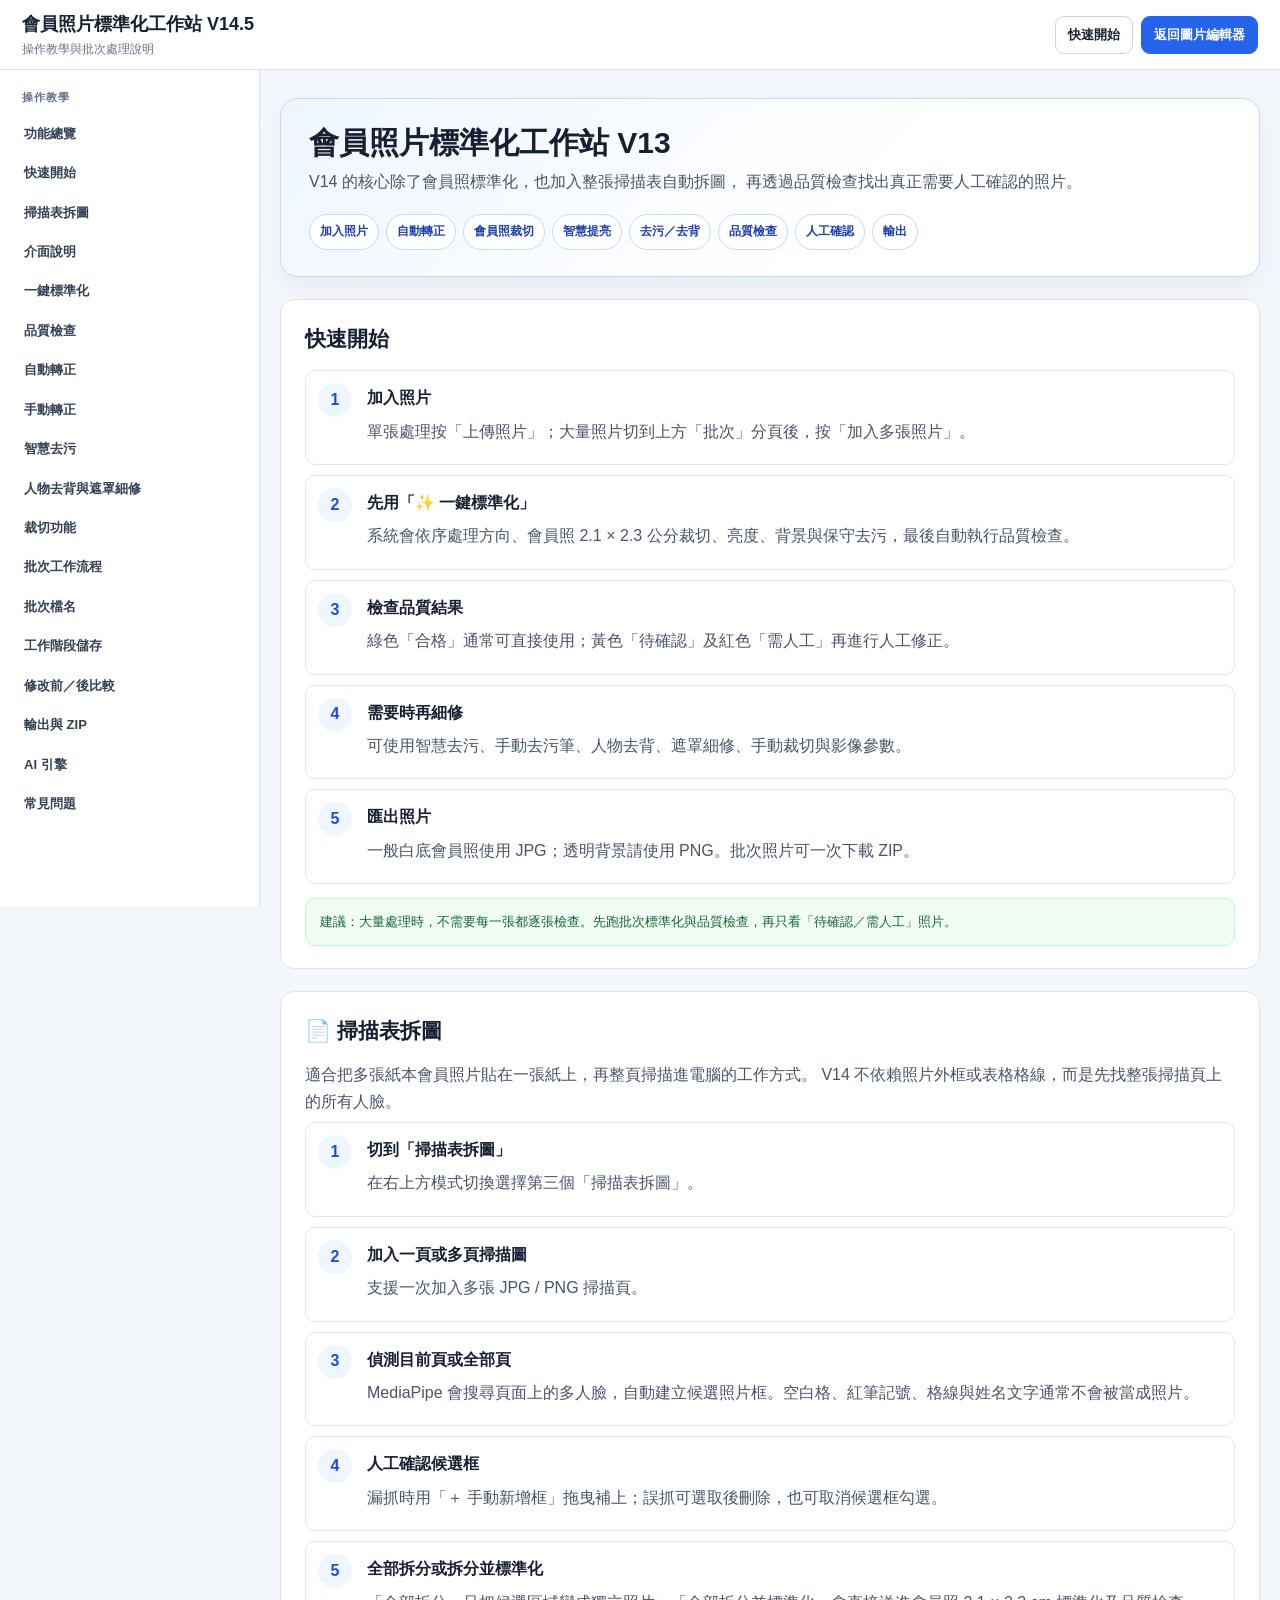
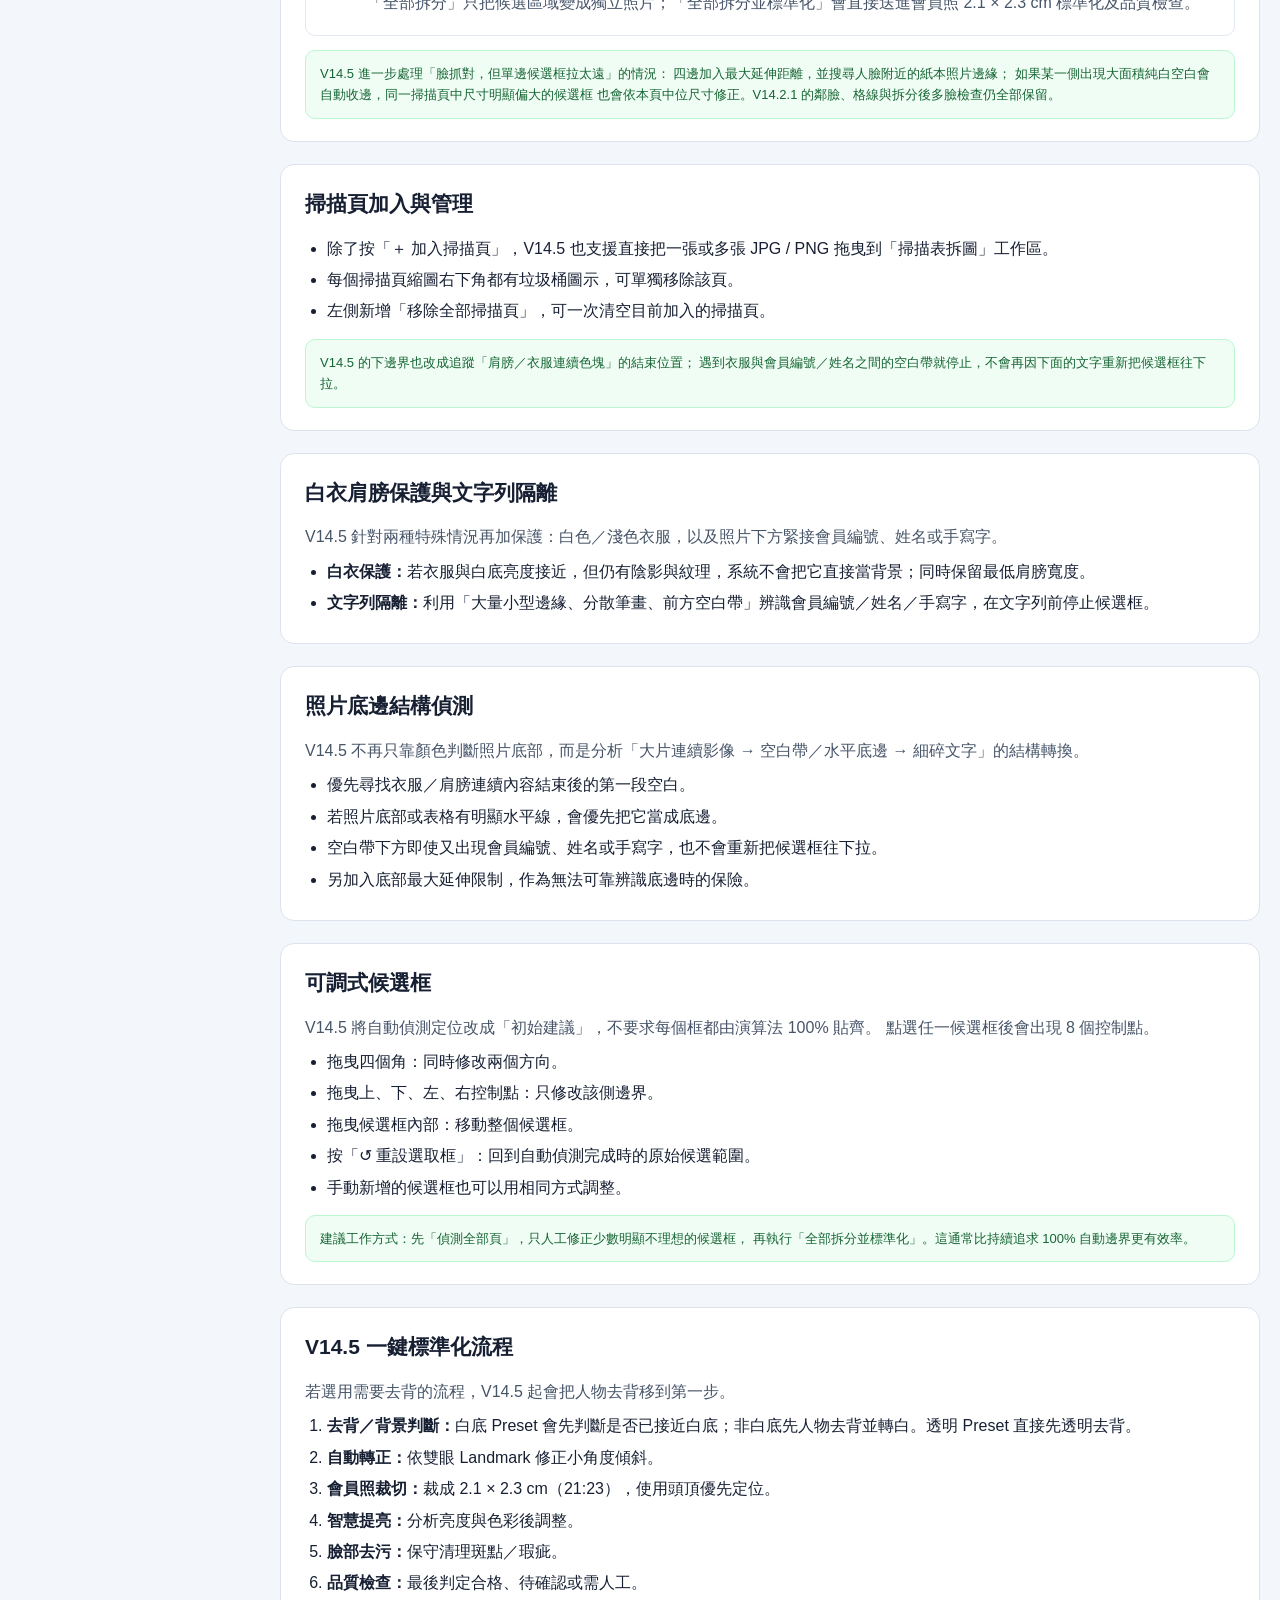
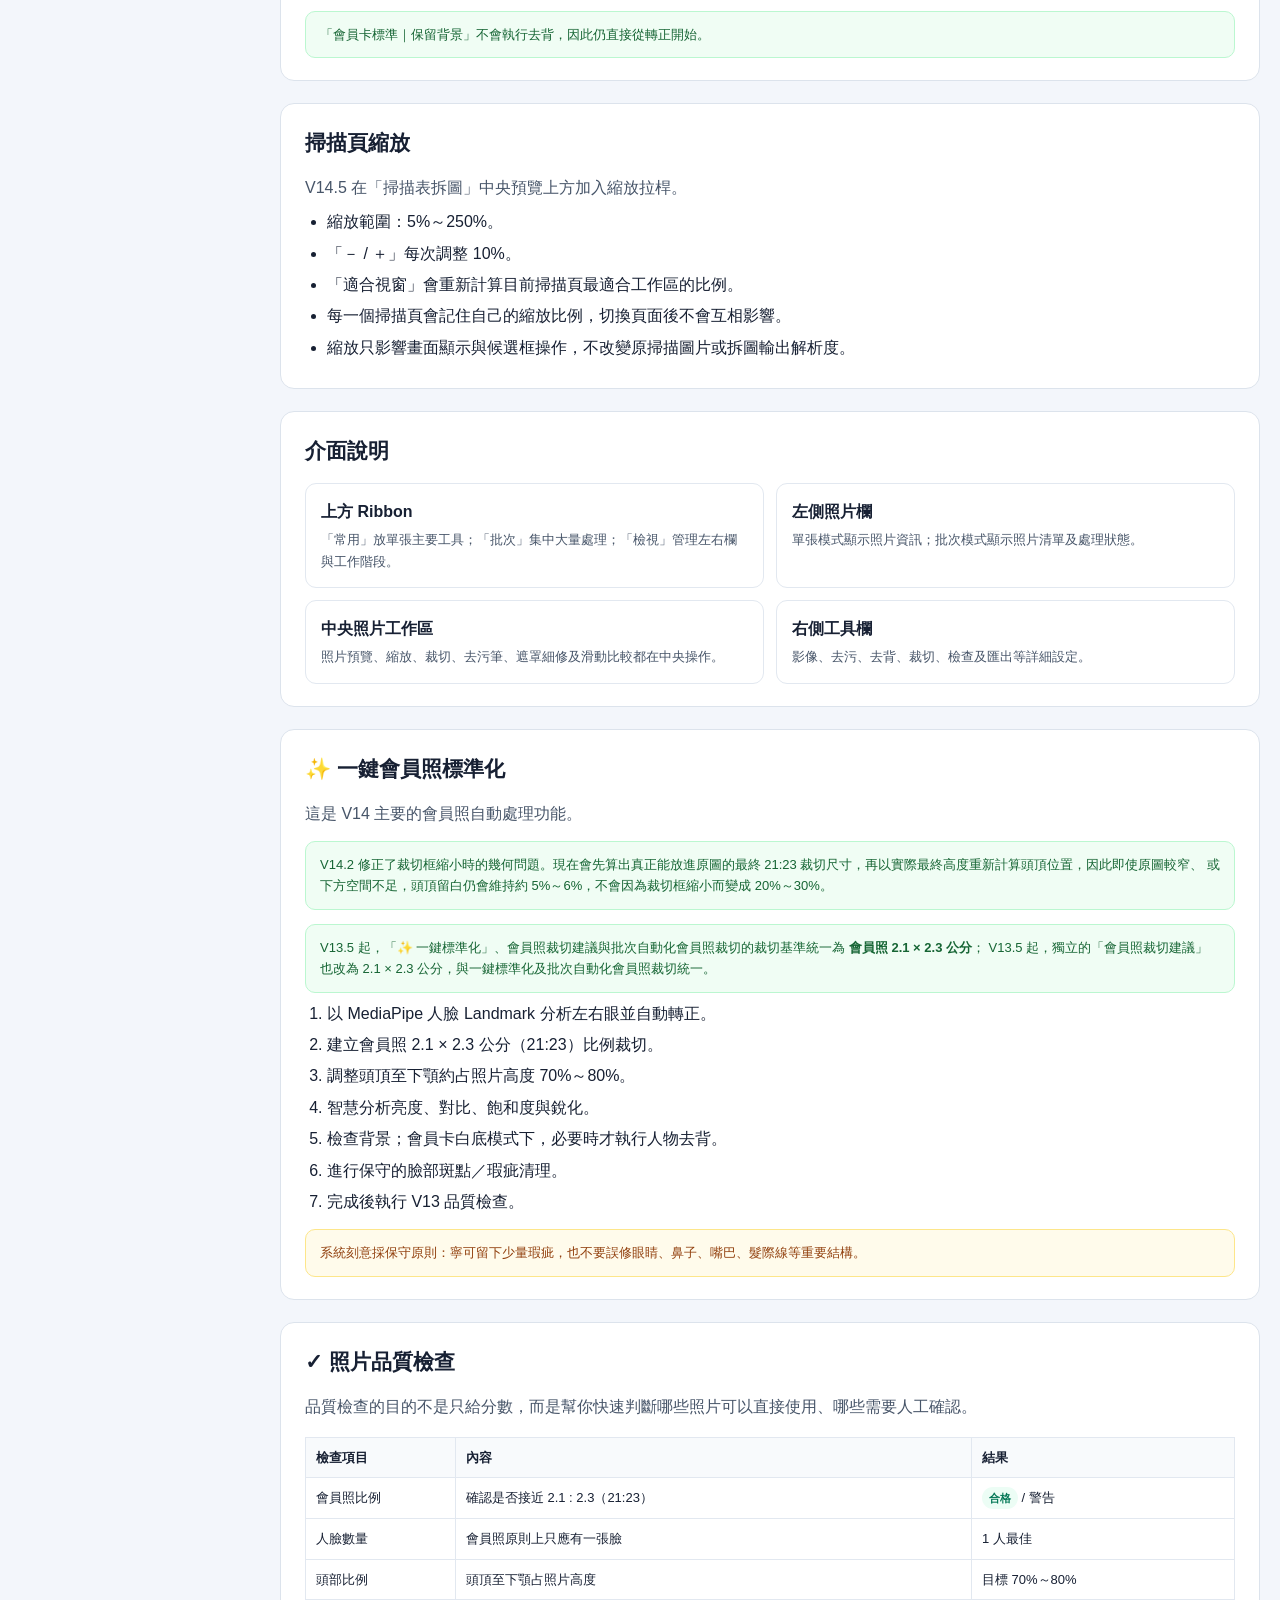
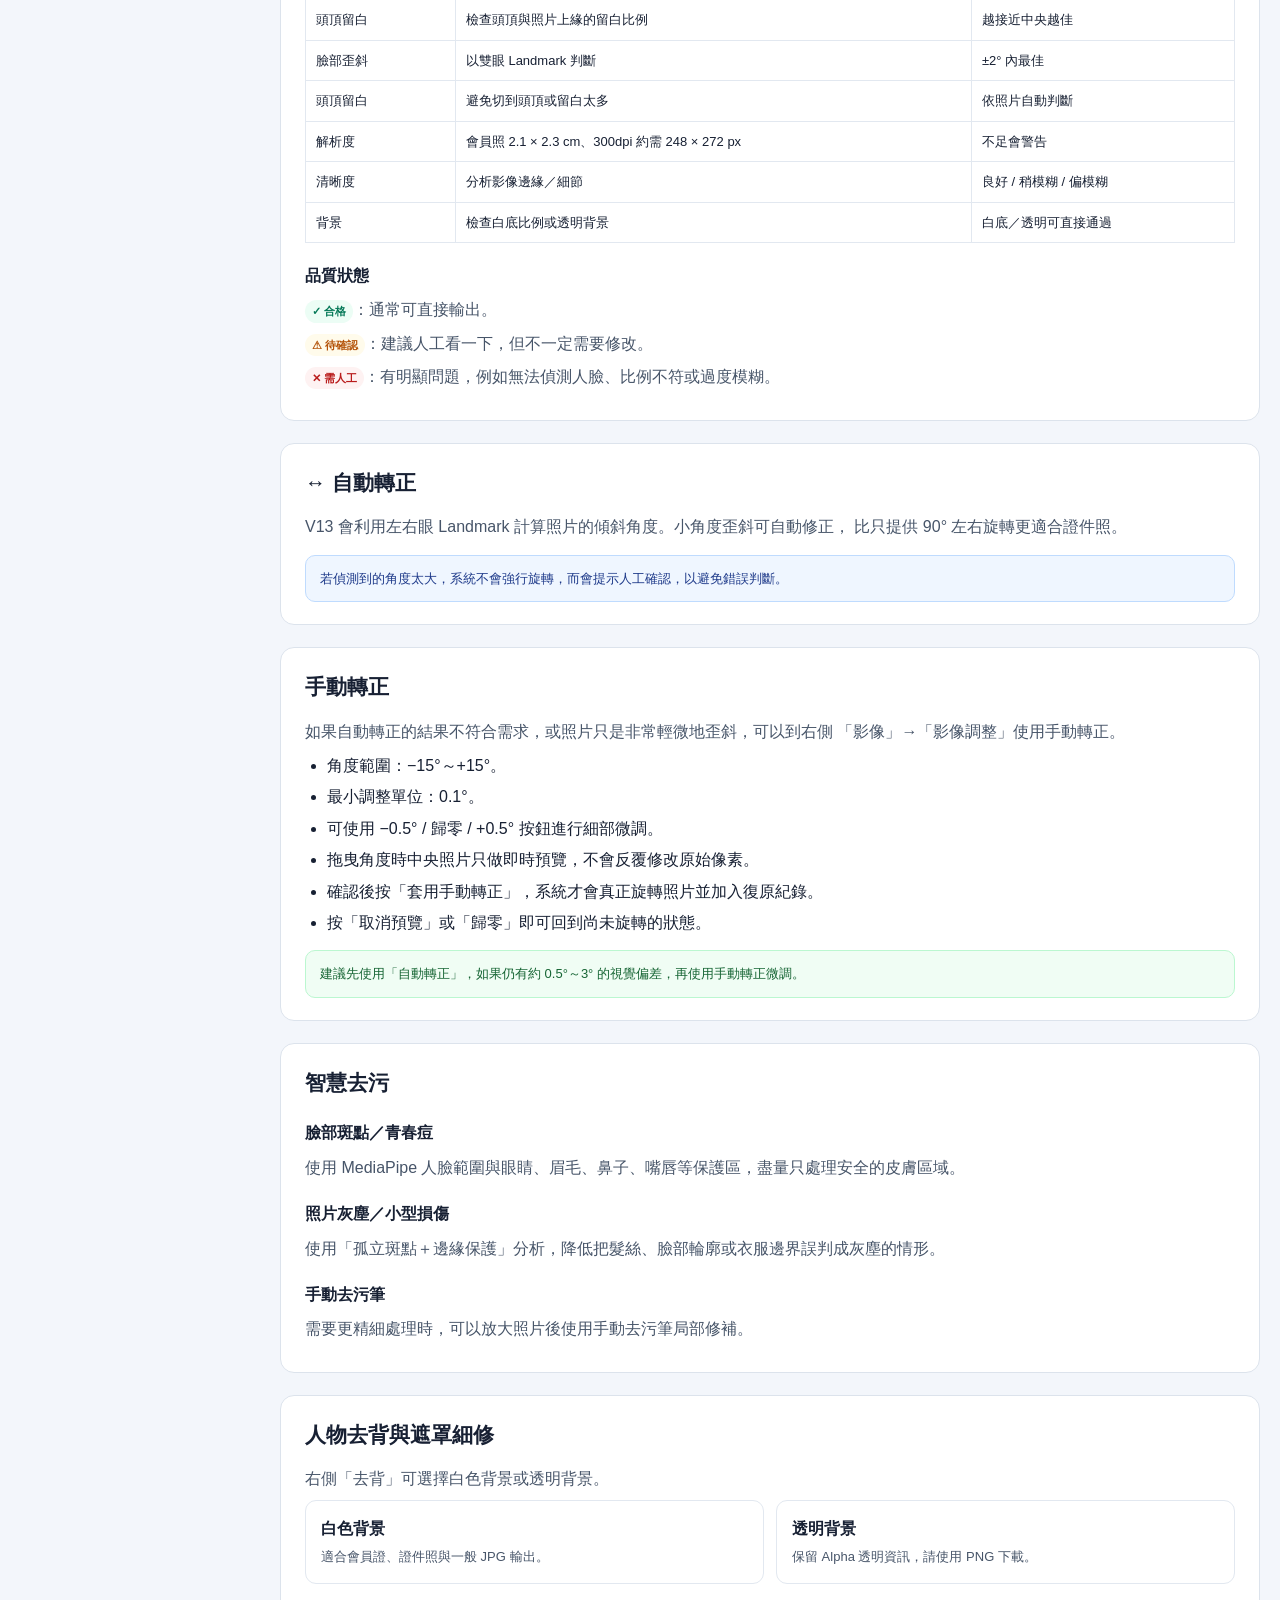
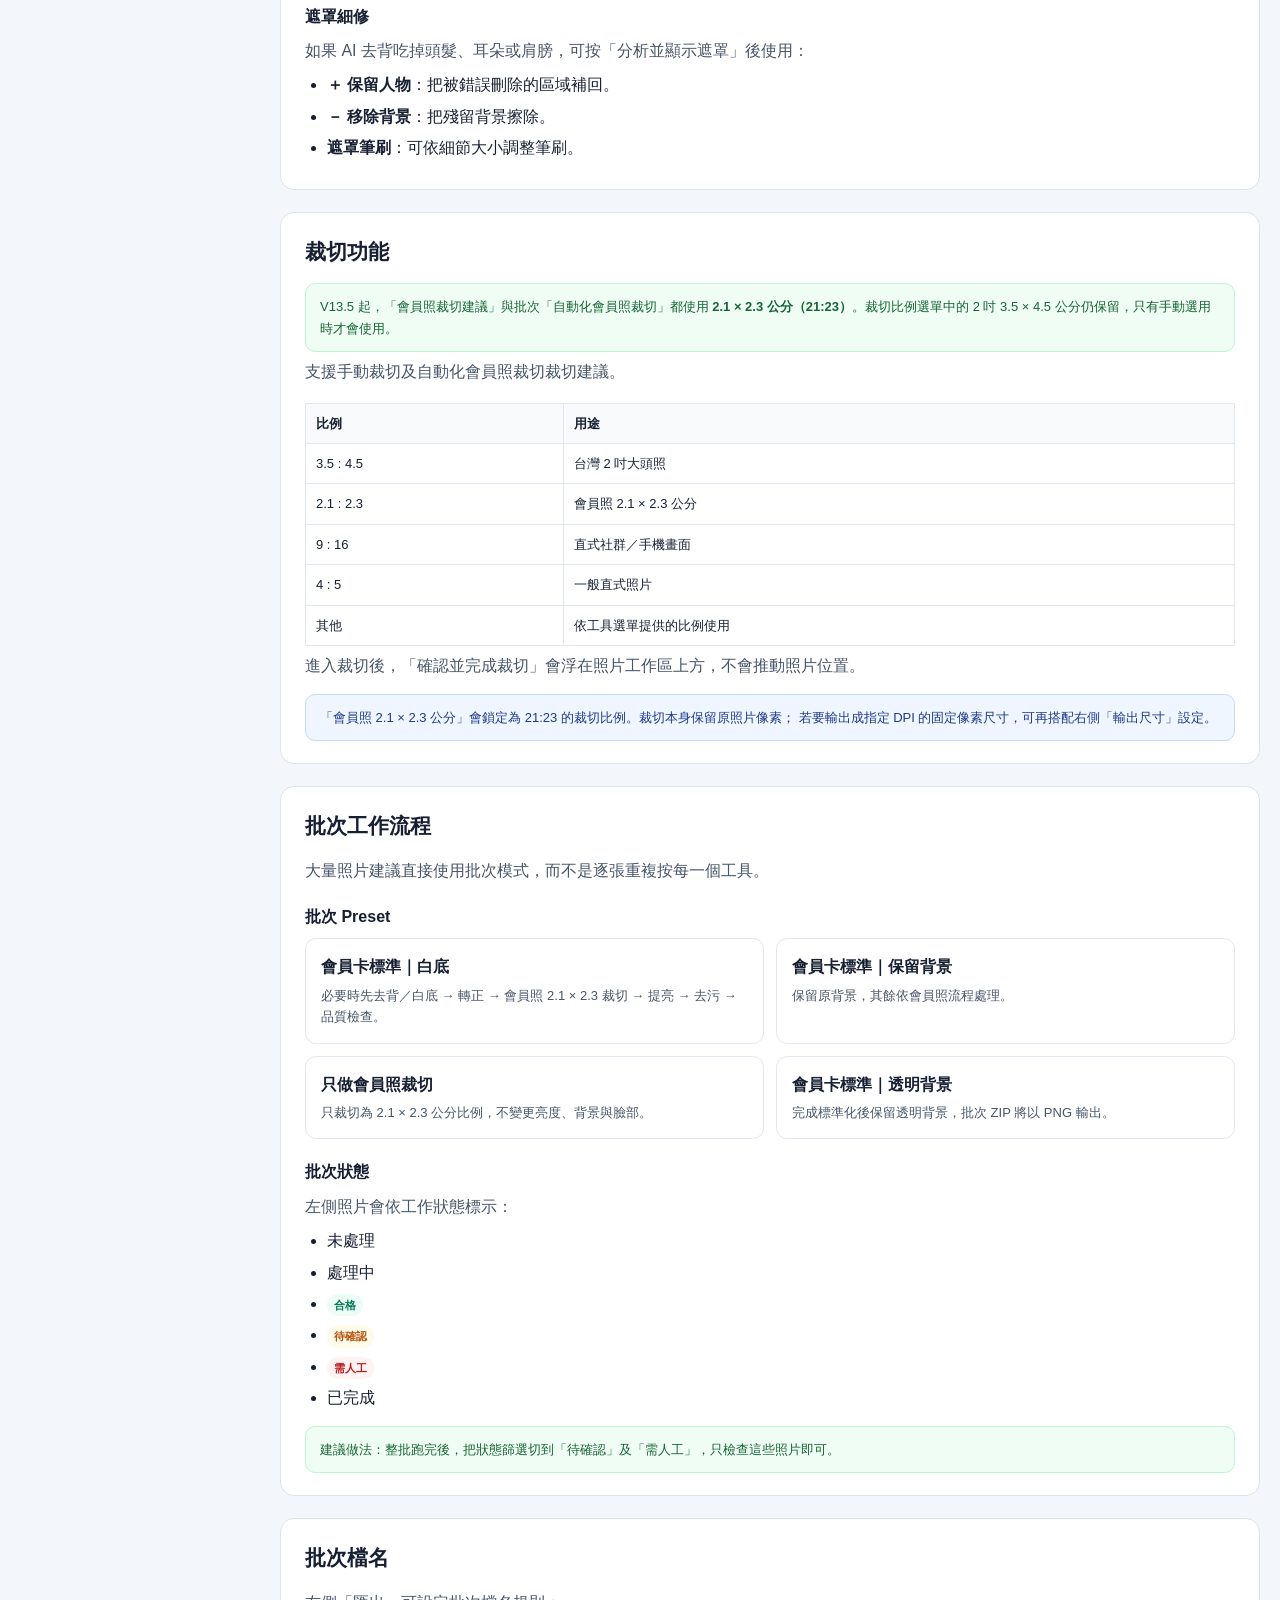
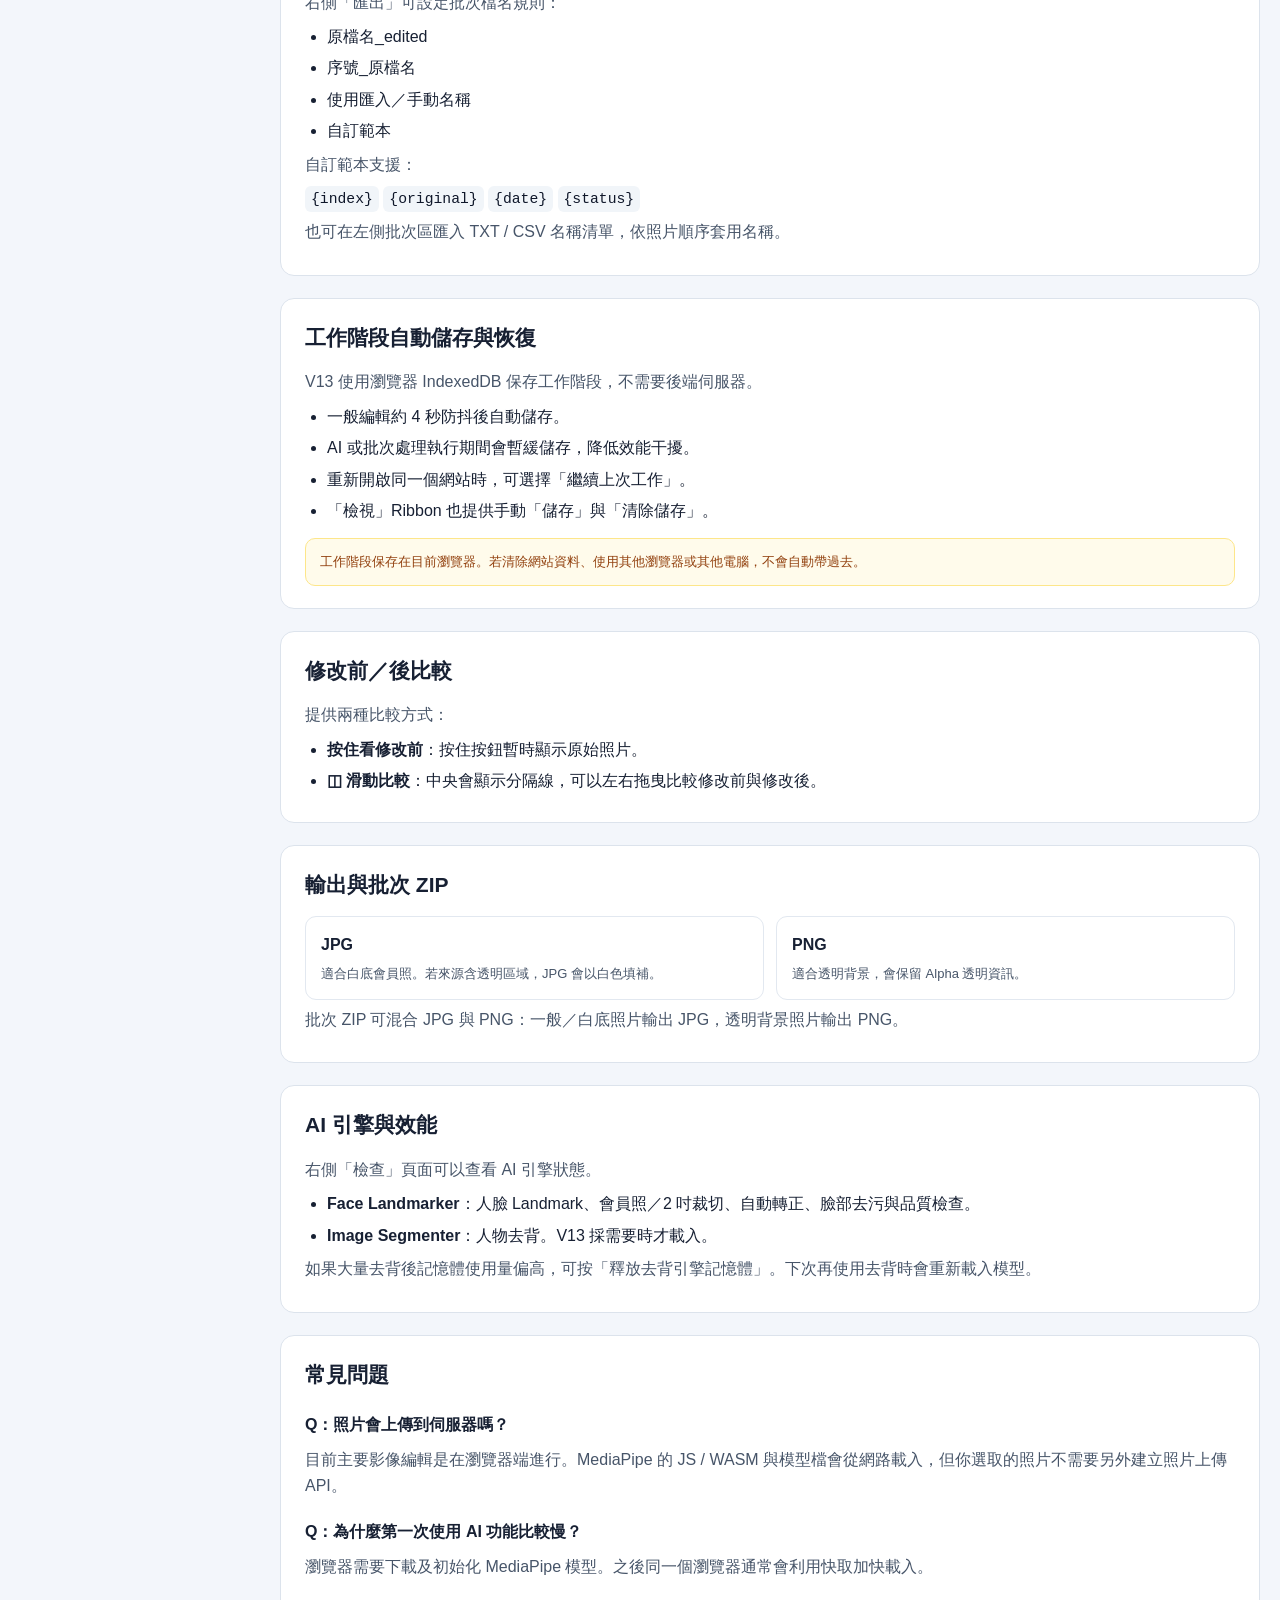
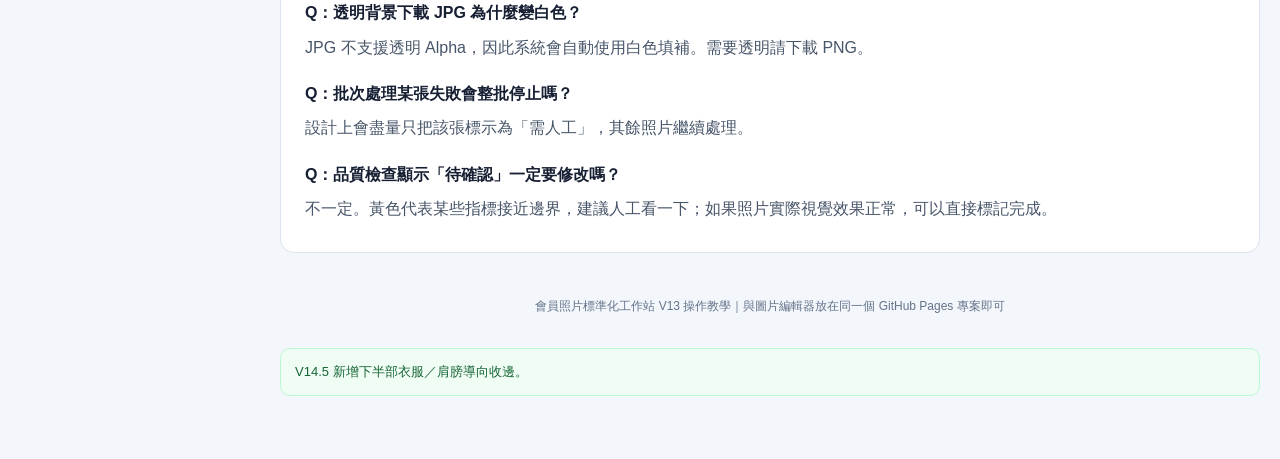
==== commit 7053acdf: "Add files via upload" ====
--- a/help.html
+++ b/help.html
@@ -3,7 +3,7 @@
 <head>
 <meta charset="utf-8" />
 <meta name="viewport" content="width=device-width,initial-scale=1" />
-<title>會員照片標準化工作站 V14.4｜操作教學</title>
+<title>會員照片標準化工作站 V14.5｜操作教學</title>
 <style>
 :root{
   --bg:#f3f6fb;
@@ -256,7 +256,7 @@
 
 <header class="topbar">
   <div class="brand">
-    <strong>會員照片標準化工作站 V14.4</strong>
+    <strong>會員照片標準化工作站 V14.5</strong>
     <span>操作教學與批次處理說明</span>
   </div>
   <div class="top-actions">
@@ -358,7 +358,7 @@
       </div>
 
       <div class="callout green">
-        V14.4 進一步處理「臉抓對，但單邊候選框拉太遠」的情況：
+        V14.5 進一步處理「臉抓對，但單邊候選框拉太遠」的情況：
         四邊加入最大延伸距離，並搜尋人臉附近的紙本照片邊緣；
         如果某一側出現大面積純白空白會自動收邊，同一掃描頁中尺寸明顯偏大的候選框
         也會依本頁中位尺寸修正。V14.2.1 的鄰臉、格線與拆分後多臉檢查仍全部保留。
@@ -369,12 +369,12 @@
     <section class="section" id="scan-page-manage">
       <h2>掃描頁加入與管理</h2>
       <ul>
-        <li>除了按「＋ 加入掃描頁」，V14.4 也支援直接把一張或多張 JPG / PNG 拖曳到「掃描表拆圖」工作區。</li>
+        <li>除了按「＋ 加入掃描頁」，V14.5 也支援直接把一張或多張 JPG / PNG 拖曳到「掃描表拆圖」工作區。</li>
         <li>每個掃描頁縮圖右下角都有垃圾桶圖示，可單獨移除該頁。</li>
         <li>左側新增「移除全部掃描頁」，可一次清空目前加入的掃描頁。</li>
       </ul>
       <div class="callout green">
-        V14.4 的下邊界也改成追蹤「肩膀／衣服連續色塊」的結束位置；
+        V14.5 的下邊界也改成追蹤「肩膀／衣服連續色塊」的結束位置；
         遇到衣服與會員編號／姓名之間的空白帶就停止，不會再因下面的文字重新把候選框往下拉。
       </div>
     </section>
@@ -383,7 +383,7 @@
     <section class="section" id="scan-edge-special">
       <h2>白衣肩膀保護與文字列隔離</h2>
       <p>
-        V14.4 針對兩種特殊情況再加保護：白色／淺色衣服，以及照片下方緊接會員編號、姓名或手寫字。
+        V14.5 針對兩種特殊情況再加保護：白色／淺色衣服，以及照片下方緊接會員編號、姓名或手寫字。
       </p>
       <ul>
         <li><strong>白衣保護：</strong>若衣服與白底亮度接近，但仍有陰影與紋理，系統不會把它直接當背景；同時保留最低肩膀寬度。</li>
@@ -395,7 +395,7 @@
     <section class="section" id="scan-bottom-structure">
       <h2>照片底邊結構偵測</h2>
       <p>
-        V14.4 不再只靠顏色判斷照片底部，而是分析「大片連續影像 → 空白帶／水平底邊 → 細碎文字」的結構轉換。
+        V14.5 不再只靠顏色判斷照片底部，而是分析「大片連續影像 → 空白帶／水平底邊 → 細碎文字」的結構轉換。
       </p>
       <ul>
         <li>優先尋找衣服／肩膀連續內容結束後的第一段空白。</li>
@@ -409,7 +409,7 @@
     <section class="section" id="scan-adjustable-box">
       <h2>可調式候選框</h2>
       <p>
-        V14.4 將自動偵測定位改成「初始建議」，不要求每個框都由演算法 100% 貼齊。
+        V14.5 將自動偵測定位改成「初始建議」，不要求每個框都由演算法 100% 貼齊。
         點選任一候選框後會出現 8 個控制點。
       </p>
       <ul>
@@ -427,8 +427,8 @@
 
 
     <section class="section" id="workflow-v144">
-      <h2>V14.4 一鍵標準化流程</h2>
-      <p>若選用需要去背的流程，V14.4 起會把人物去背移到第一步。</p>
+      <h2>V14.5 一鍵標準化流程</h2>
+      <p>若選用需要去背的流程，V14.5 起會把人物去背移到第一步。</p>
       <ol>
         <li><strong>去背／背景判斷：</strong>白底 Preset 會先判斷是否已接近白底；非白底先人物去背並轉白。透明 Preset 直接先透明去背。</li>
         <li><strong>自動轉正：</strong>依雙眼 Landmark 修正小角度傾斜。</li>
@@ -440,6 +440,19 @@
       <div class="callout green">
         「會員卡標準｜保留背景」不會執行去背，因此仍直接從轉正開始。
       </div>
+    </section>
+
+
+    <section class="section" id="scan-zoom">
+      <h2>掃描頁縮放</h2>
+      <p>V14.5 在「掃描表拆圖」中央預覽上方加入縮放拉桿。</p>
+      <ul>
+        <li>縮放範圍：5%～250%。</li>
+        <li>「－ / ＋」每次調整 10%。</li>
+        <li>「適合視窗」會重新計算目前掃描頁最適合工作區的比例。</li>
+        <li>每一個掃描頁會記住自己的縮放比例，切換頁面後不會互相影響。</li>
+        <li>縮放只影響畫面顯示與候選框操作，不改變原掃描圖片或拆圖輸出解析度。</li>
+      </ul>
     </section>
 
     <section class="section" id="interface">
@@ -720,7 +733,7 @@
     <div class="footer">
       會員照片標準化工作站 V13 操作教學｜與圖片編輯器放在同一個 GitHub Pages 專案即可
     </div>
-        <div class="callout green">V14.4 新增下半部衣服／肩膀導向收邊。</div>
+        <div class="callout green">V14.5 新增下半部衣服／肩膀導向收邊。</div>
     </main>
 </div>
 </body>
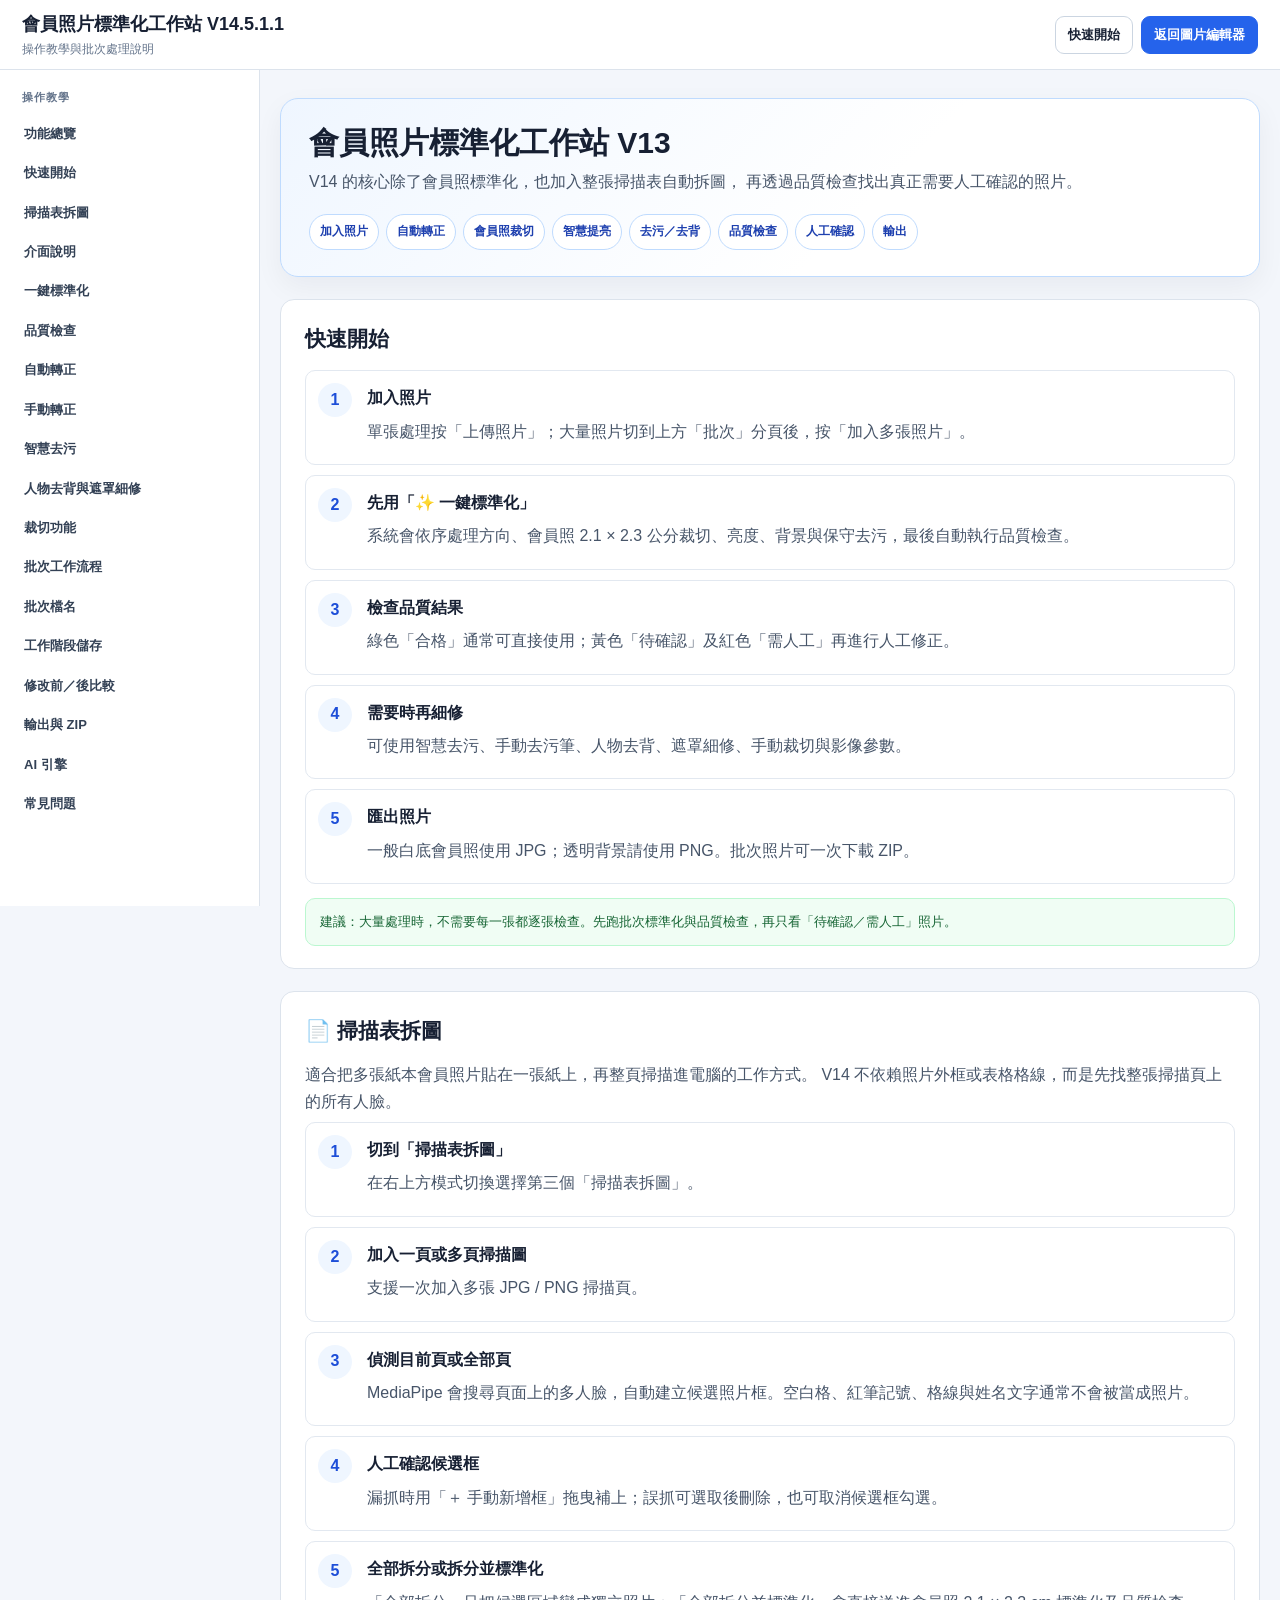
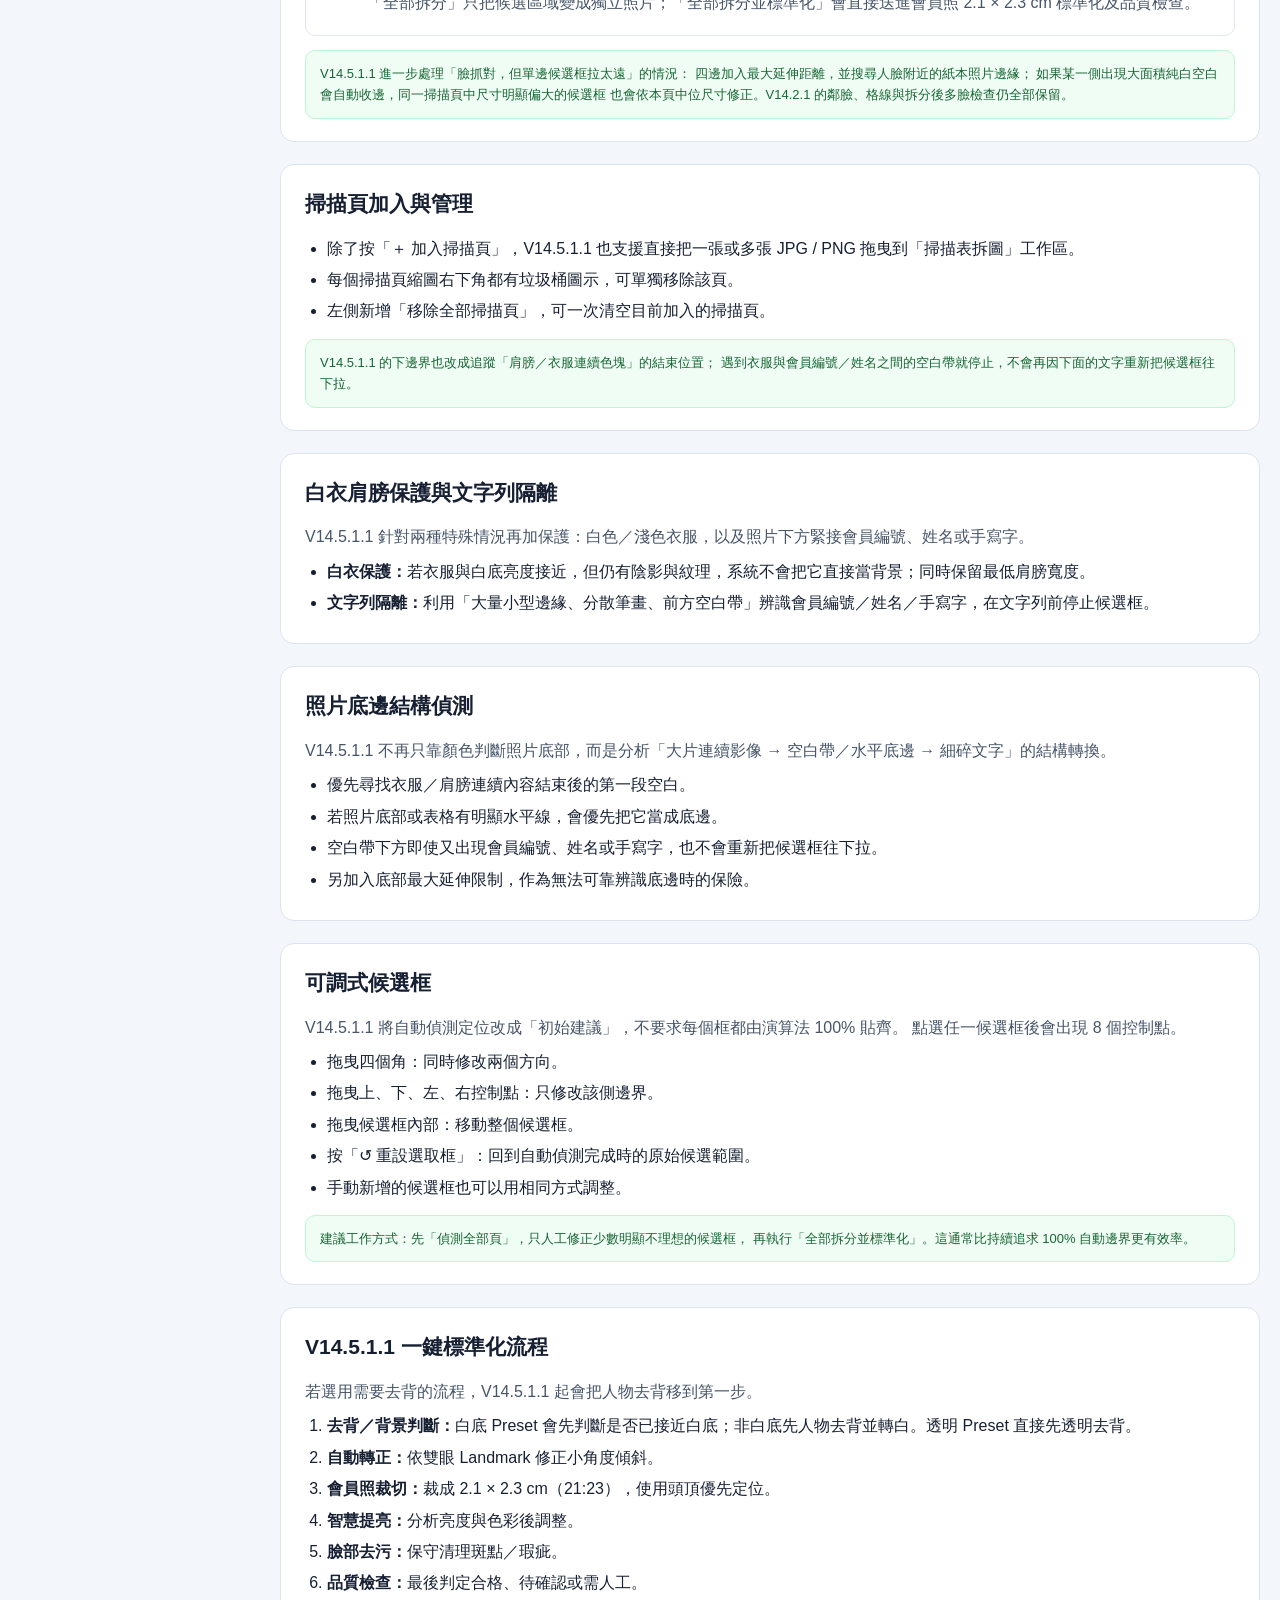
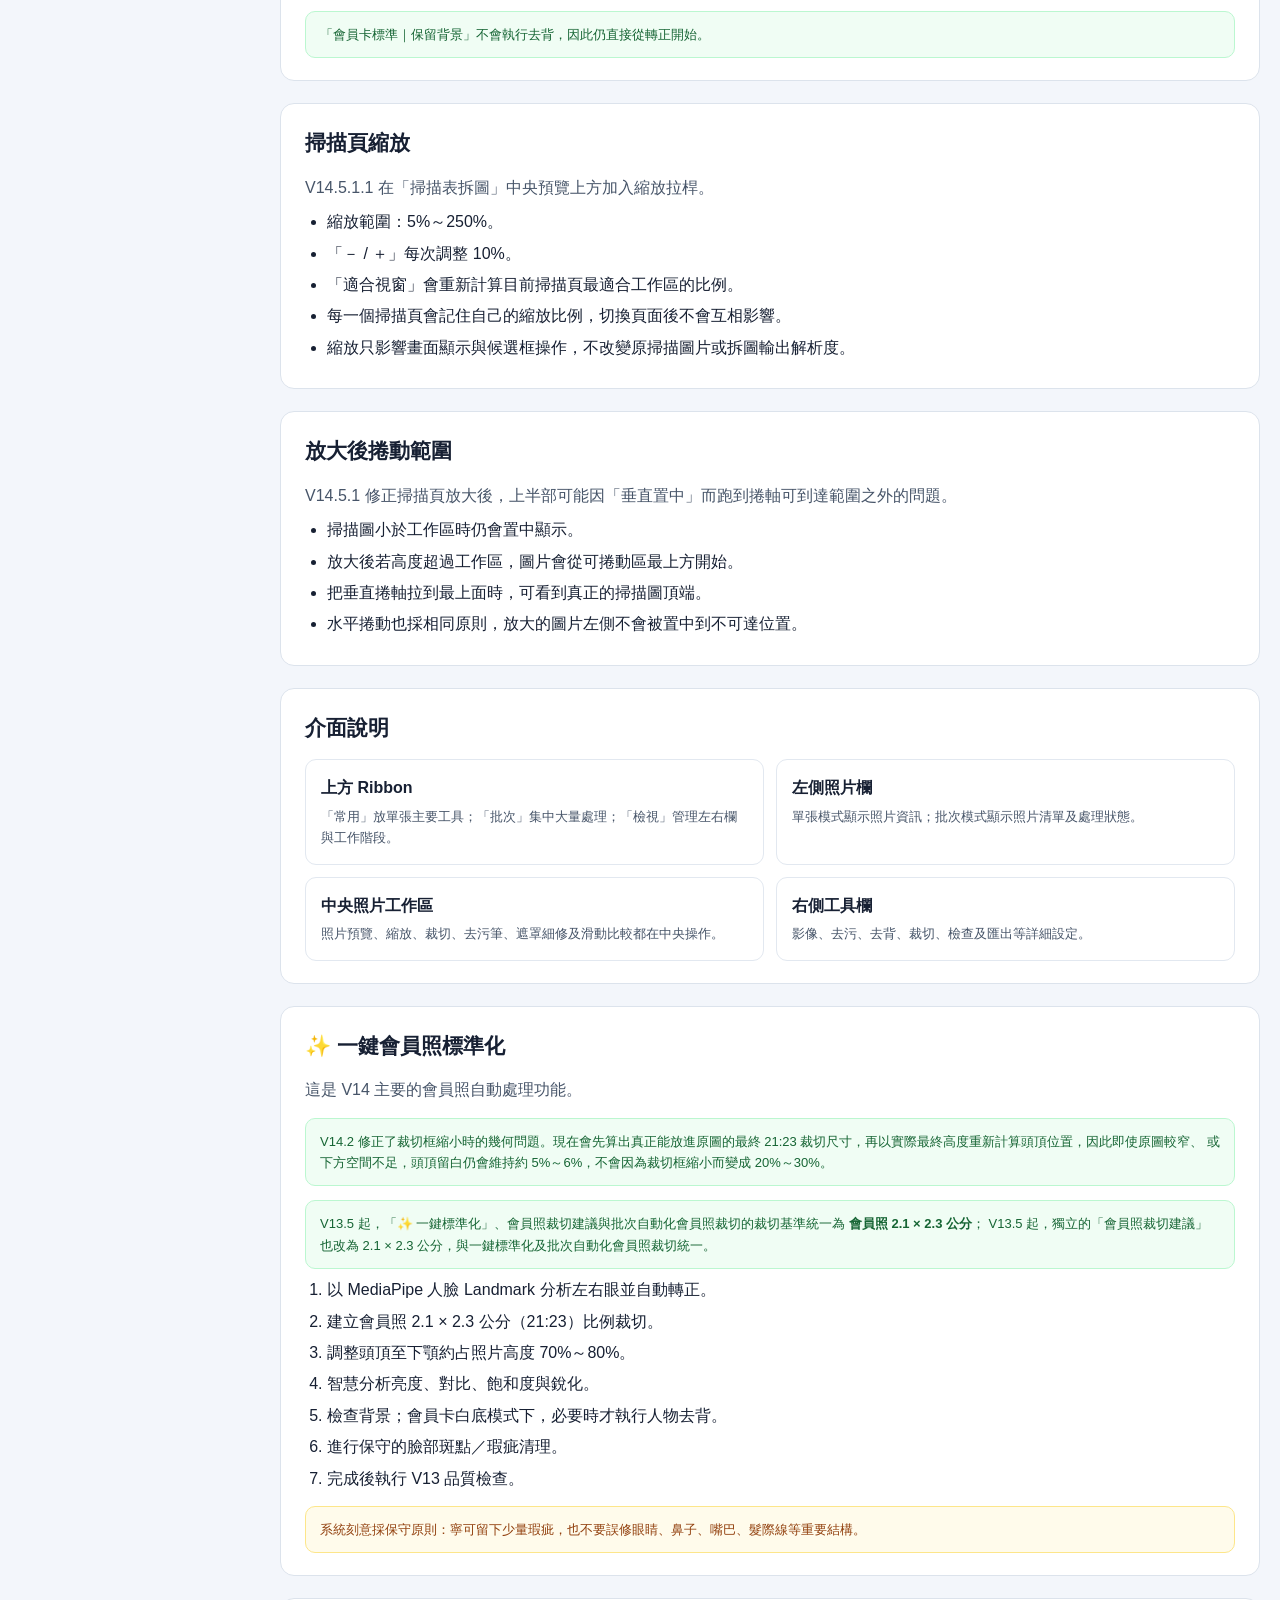
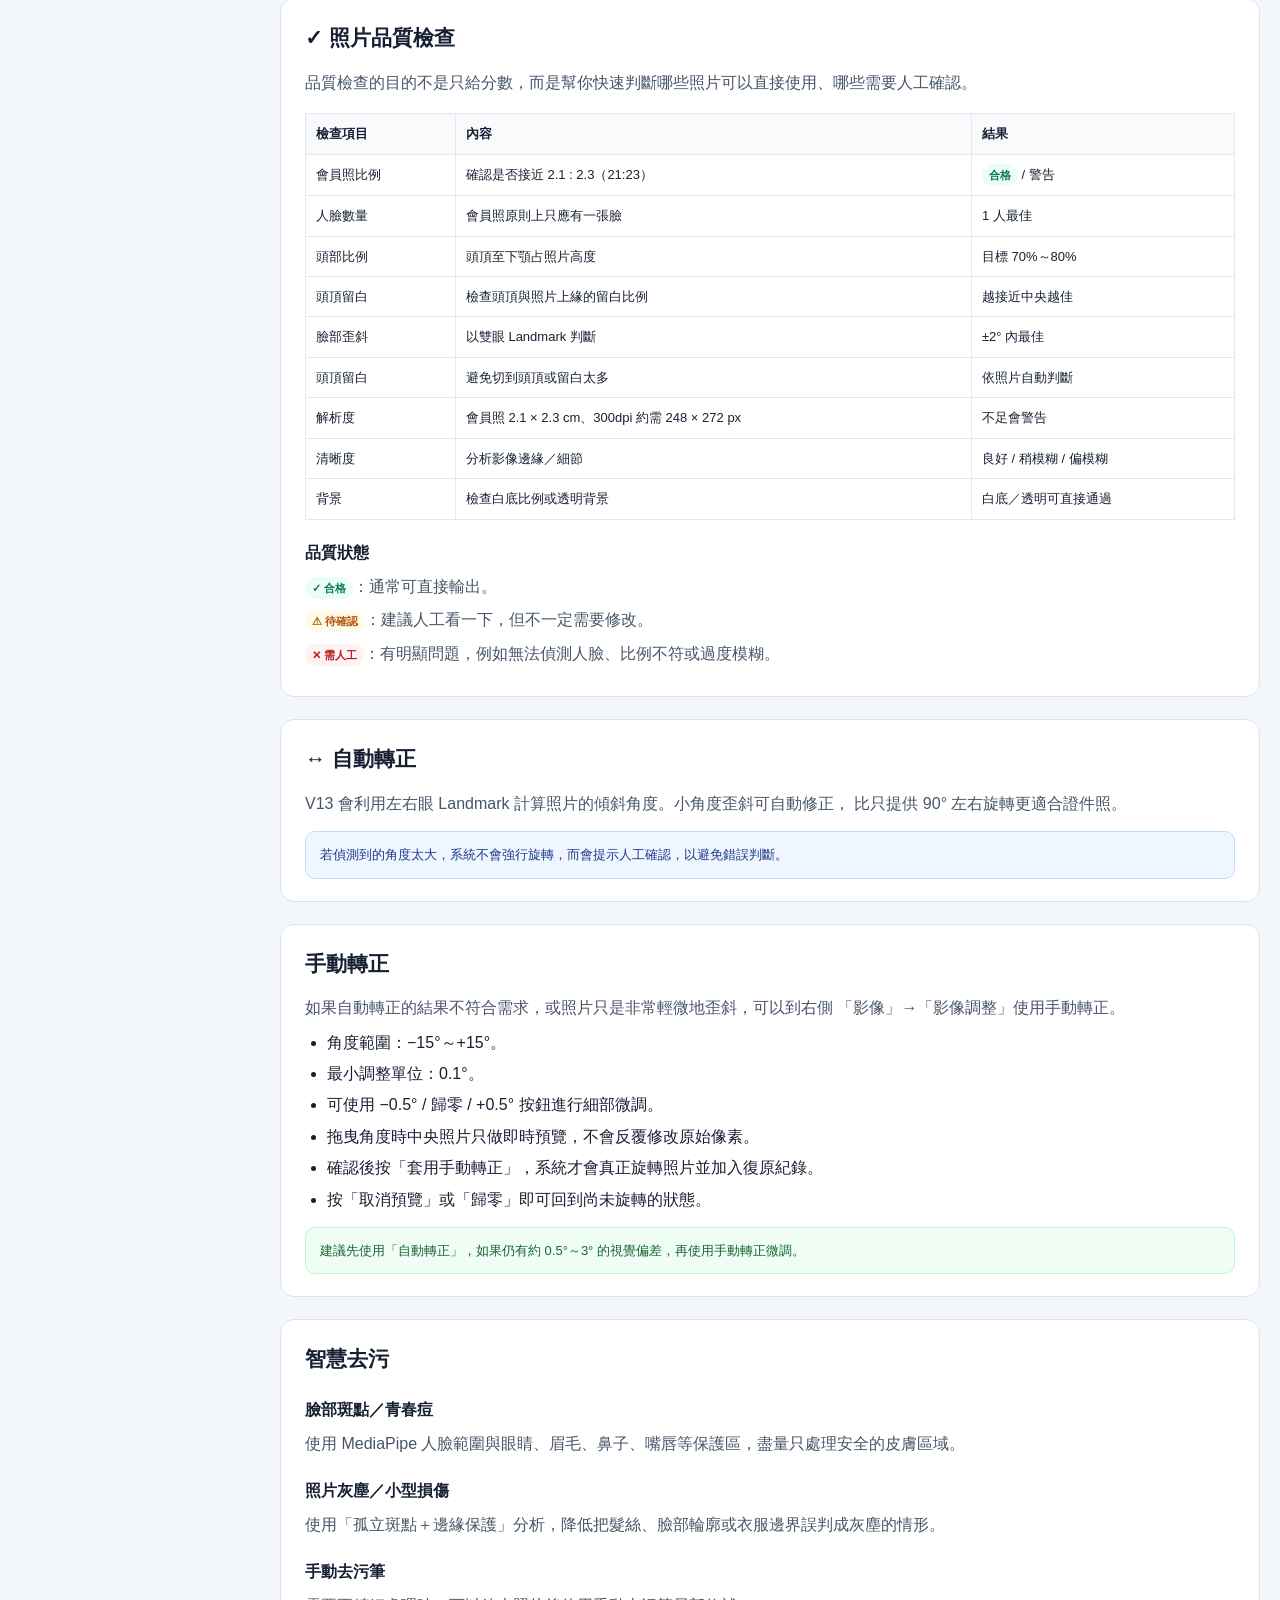
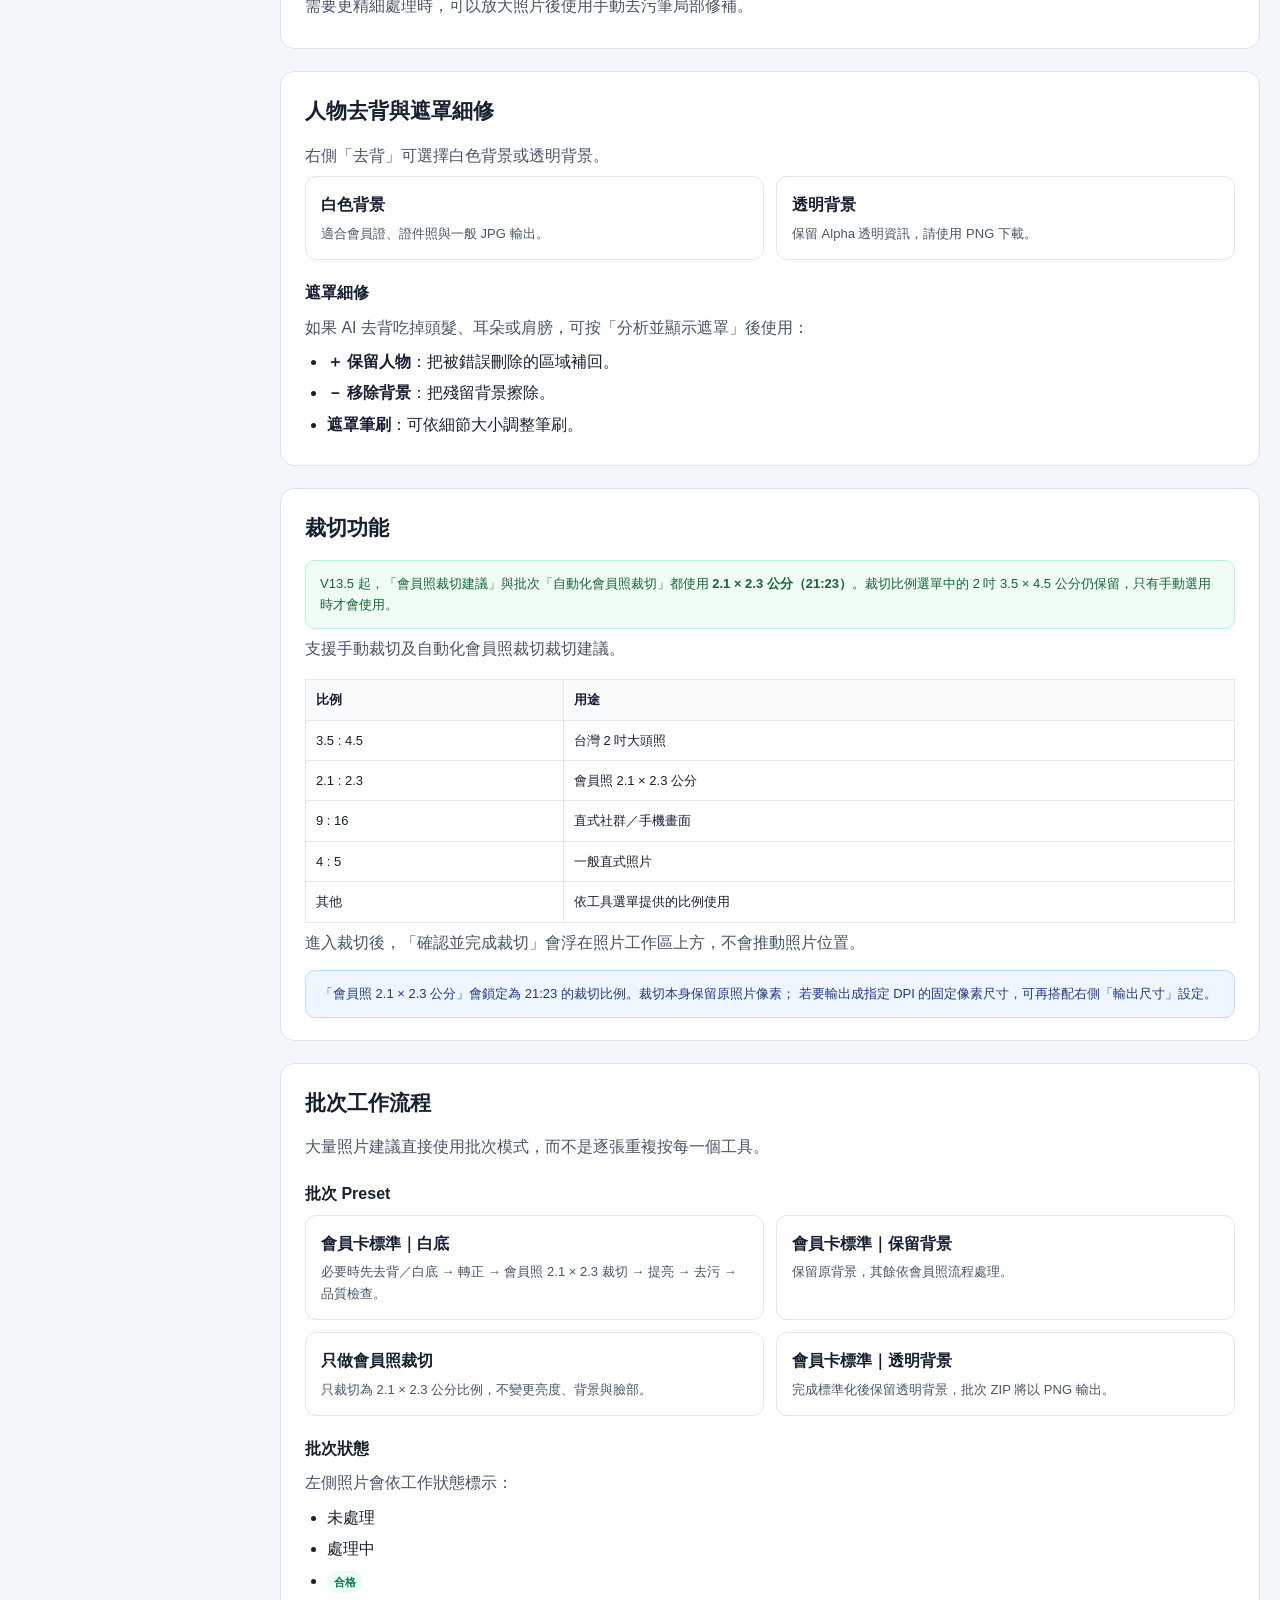
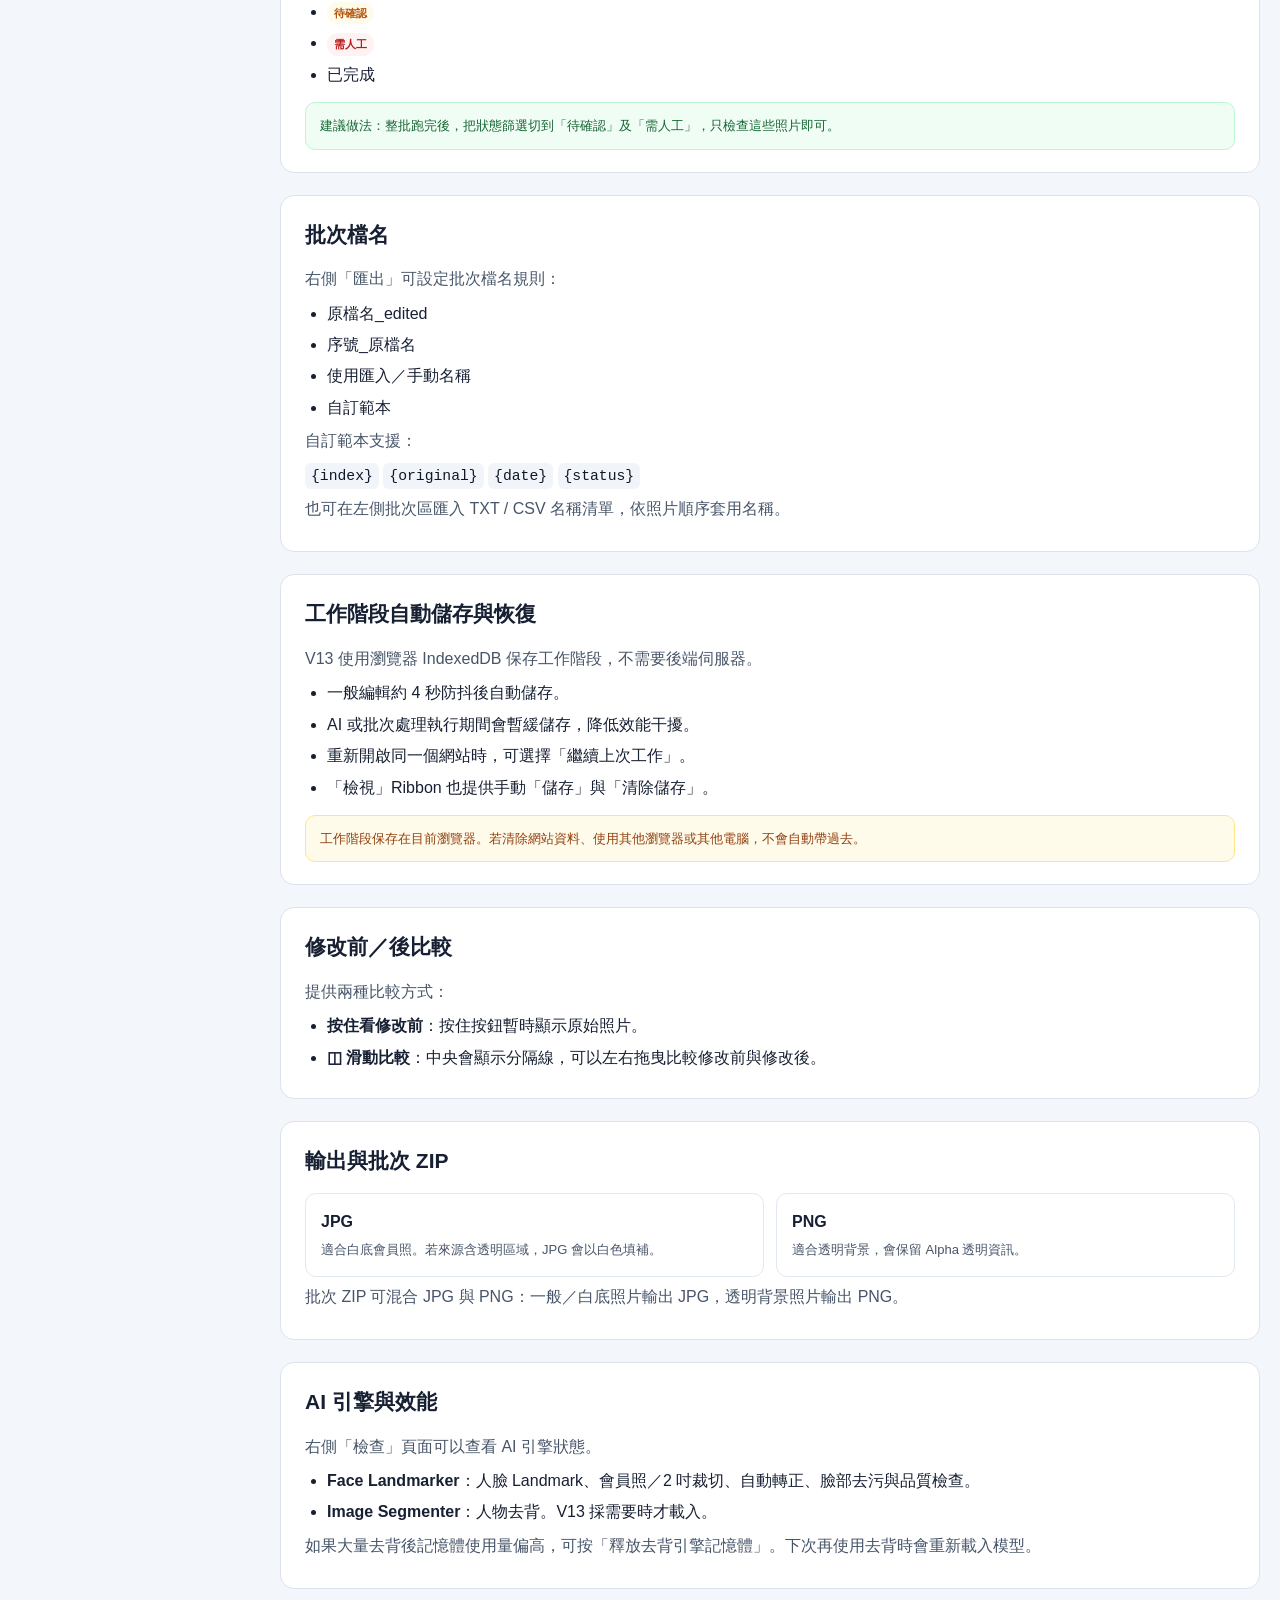
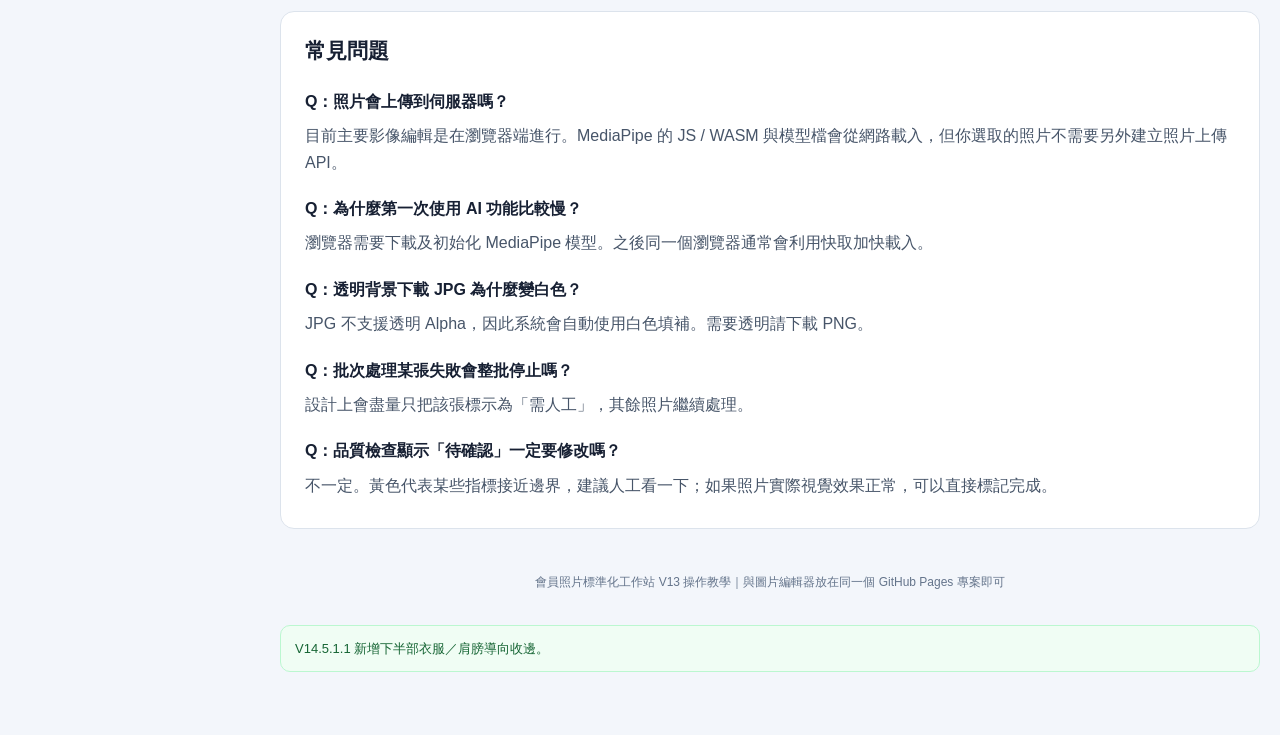
==== commit ca8aa3d6: "Add files via upload" ====
--- a/help.html
+++ b/help.html
@@ -3,7 +3,7 @@
 <head>
 <meta charset="utf-8" />
 <meta name="viewport" content="width=device-width,initial-scale=1" />
-<title>會員照片標準化工作站 V14.5｜操作教學</title>
+<title>會員照片標準化工作站 V14.5.1.1｜操作教學</title>
 <style>
 :root{
   --bg:#f3f6fb;
@@ -256,7 +256,7 @@
 
 <header class="topbar">
   <div class="brand">
-    <strong>會員照片標準化工作站 V14.5</strong>
+    <strong>會員照片標準化工作站 V14.5.1.1</strong>
     <span>操作教學與批次處理說明</span>
   </div>
   <div class="top-actions">
@@ -358,7 +358,7 @@
       </div>
 
       <div class="callout green">
-        V14.5 進一步處理「臉抓對，但單邊候選框拉太遠」的情況：
+        V14.5.1.1 進一步處理「臉抓對，但單邊候選框拉太遠」的情況：
         四邊加入最大延伸距離，並搜尋人臉附近的紙本照片邊緣；
         如果某一側出現大面積純白空白會自動收邊，同一掃描頁中尺寸明顯偏大的候選框
         也會依本頁中位尺寸修正。V14.2.1 的鄰臉、格線與拆分後多臉檢查仍全部保留。
@@ -369,12 +369,12 @@
     <section class="section" id="scan-page-manage">
       <h2>掃描頁加入與管理</h2>
       <ul>
-        <li>除了按「＋ 加入掃描頁」，V14.5 也支援直接把一張或多張 JPG / PNG 拖曳到「掃描表拆圖」工作區。</li>
+        <li>除了按「＋ 加入掃描頁」，V14.5.1.1 也支援直接把一張或多張 JPG / PNG 拖曳到「掃描表拆圖」工作區。</li>
         <li>每個掃描頁縮圖右下角都有垃圾桶圖示，可單獨移除該頁。</li>
         <li>左側新增「移除全部掃描頁」，可一次清空目前加入的掃描頁。</li>
       </ul>
       <div class="callout green">
-        V14.5 的下邊界也改成追蹤「肩膀／衣服連續色塊」的結束位置；
+        V14.5.1.1 的下邊界也改成追蹤「肩膀／衣服連續色塊」的結束位置；
         遇到衣服與會員編號／姓名之間的空白帶就停止，不會再因下面的文字重新把候選框往下拉。
       </div>
     </section>
@@ -383,7 +383,7 @@
     <section class="section" id="scan-edge-special">
       <h2>白衣肩膀保護與文字列隔離</h2>
       <p>
-        V14.5 針對兩種特殊情況再加保護：白色／淺色衣服，以及照片下方緊接會員編號、姓名或手寫字。
+        V14.5.1.1 針對兩種特殊情況再加保護：白色／淺色衣服，以及照片下方緊接會員編號、姓名或手寫字。
       </p>
       <ul>
         <li><strong>白衣保護：</strong>若衣服與白底亮度接近，但仍有陰影與紋理，系統不會把它直接當背景；同時保留最低肩膀寬度。</li>
@@ -395,7 +395,7 @@
     <section class="section" id="scan-bottom-structure">
       <h2>照片底邊結構偵測</h2>
       <p>
-        V14.5 不再只靠顏色判斷照片底部，而是分析「大片連續影像 → 空白帶／水平底邊 → 細碎文字」的結構轉換。
+        V14.5.1.1 不再只靠顏色判斷照片底部，而是分析「大片連續影像 → 空白帶／水平底邊 → 細碎文字」的結構轉換。
       </p>
       <ul>
         <li>優先尋找衣服／肩膀連續內容結束後的第一段空白。</li>
@@ -409,7 +409,7 @@
     <section class="section" id="scan-adjustable-box">
       <h2>可調式候選框</h2>
       <p>
-        V14.5 將自動偵測定位改成「初始建議」，不要求每個框都由演算法 100% 貼齊。
+        V14.5.1.1 將自動偵測定位改成「初始建議」，不要求每個框都由演算法 100% 貼齊。
         點選任一候選框後會出現 8 個控制點。
       </p>
       <ul>
@@ -427,8 +427,8 @@
 
 
     <section class="section" id="workflow-v144">
-      <h2>V14.5 一鍵標準化流程</h2>
-      <p>若選用需要去背的流程，V14.5 起會把人物去背移到第一步。</p>
+      <h2>V14.5.1.1 一鍵標準化流程</h2>
+      <p>若選用需要去背的流程，V14.5.1.1 起會把人物去背移到第一步。</p>
       <ol>
         <li><strong>去背／背景判斷：</strong>白底 Preset 會先判斷是否已接近白底；非白底先人物去背並轉白。透明 Preset 直接先透明去背。</li>
         <li><strong>自動轉正：</strong>依雙眼 Landmark 修正小角度傾斜。</li>
@@ -445,13 +445,27 @@
 
     <section class="section" id="scan-zoom">
       <h2>掃描頁縮放</h2>
-      <p>V14.5 在「掃描表拆圖」中央預覽上方加入縮放拉桿。</p>
+      <p>V14.5.1.1 在「掃描表拆圖」中央預覽上方加入縮放拉桿。</p>
       <ul>
         <li>縮放範圍：5%～250%。</li>
         <li>「－ / ＋」每次調整 10%。</li>
         <li>「適合視窗」會重新計算目前掃描頁最適合工作區的比例。</li>
         <li>每一個掃描頁會記住自己的縮放比例，切換頁面後不會互相影響。</li>
         <li>縮放只影響畫面顯示與候選框操作，不改變原掃描圖片或拆圖輸出解析度。</li>
+      </ul>
+    </section>
+
+
+    <section class="section" id="scan-zoom-overflow-fix">
+      <h2>放大後捲動範圍</h2>
+      <p>
+        V14.5.1 修正掃描頁放大後，上半部可能因「垂直置中」而跑到捲軸可到達範圍之外的問題。
+      </p>
+      <ul>
+        <li>掃描圖小於工作區時仍會置中顯示。</li>
+        <li>放大後若高度超過工作區，圖片會從可捲動區最上方開始。</li>
+        <li>把垂直捲軸拉到最上面時，可看到真正的掃描圖頂端。</li>
+        <li>水平捲動也採相同原則，放大的圖片左側不會被置中到不可達位置。</li>
       </ul>
     </section>
 
@@ -733,7 +747,7 @@
     <div class="footer">
       會員照片標準化工作站 V13 操作教學｜與圖片編輯器放在同一個 GitHub Pages 專案即可
     </div>
-        <div class="callout green">V14.5 新增下半部衣服／肩膀導向收邊。</div>
+        <div class="callout green">V14.5.1.1 新增下半部衣服／肩膀導向收邊。</div>
     </main>
 </div>
 </body>
